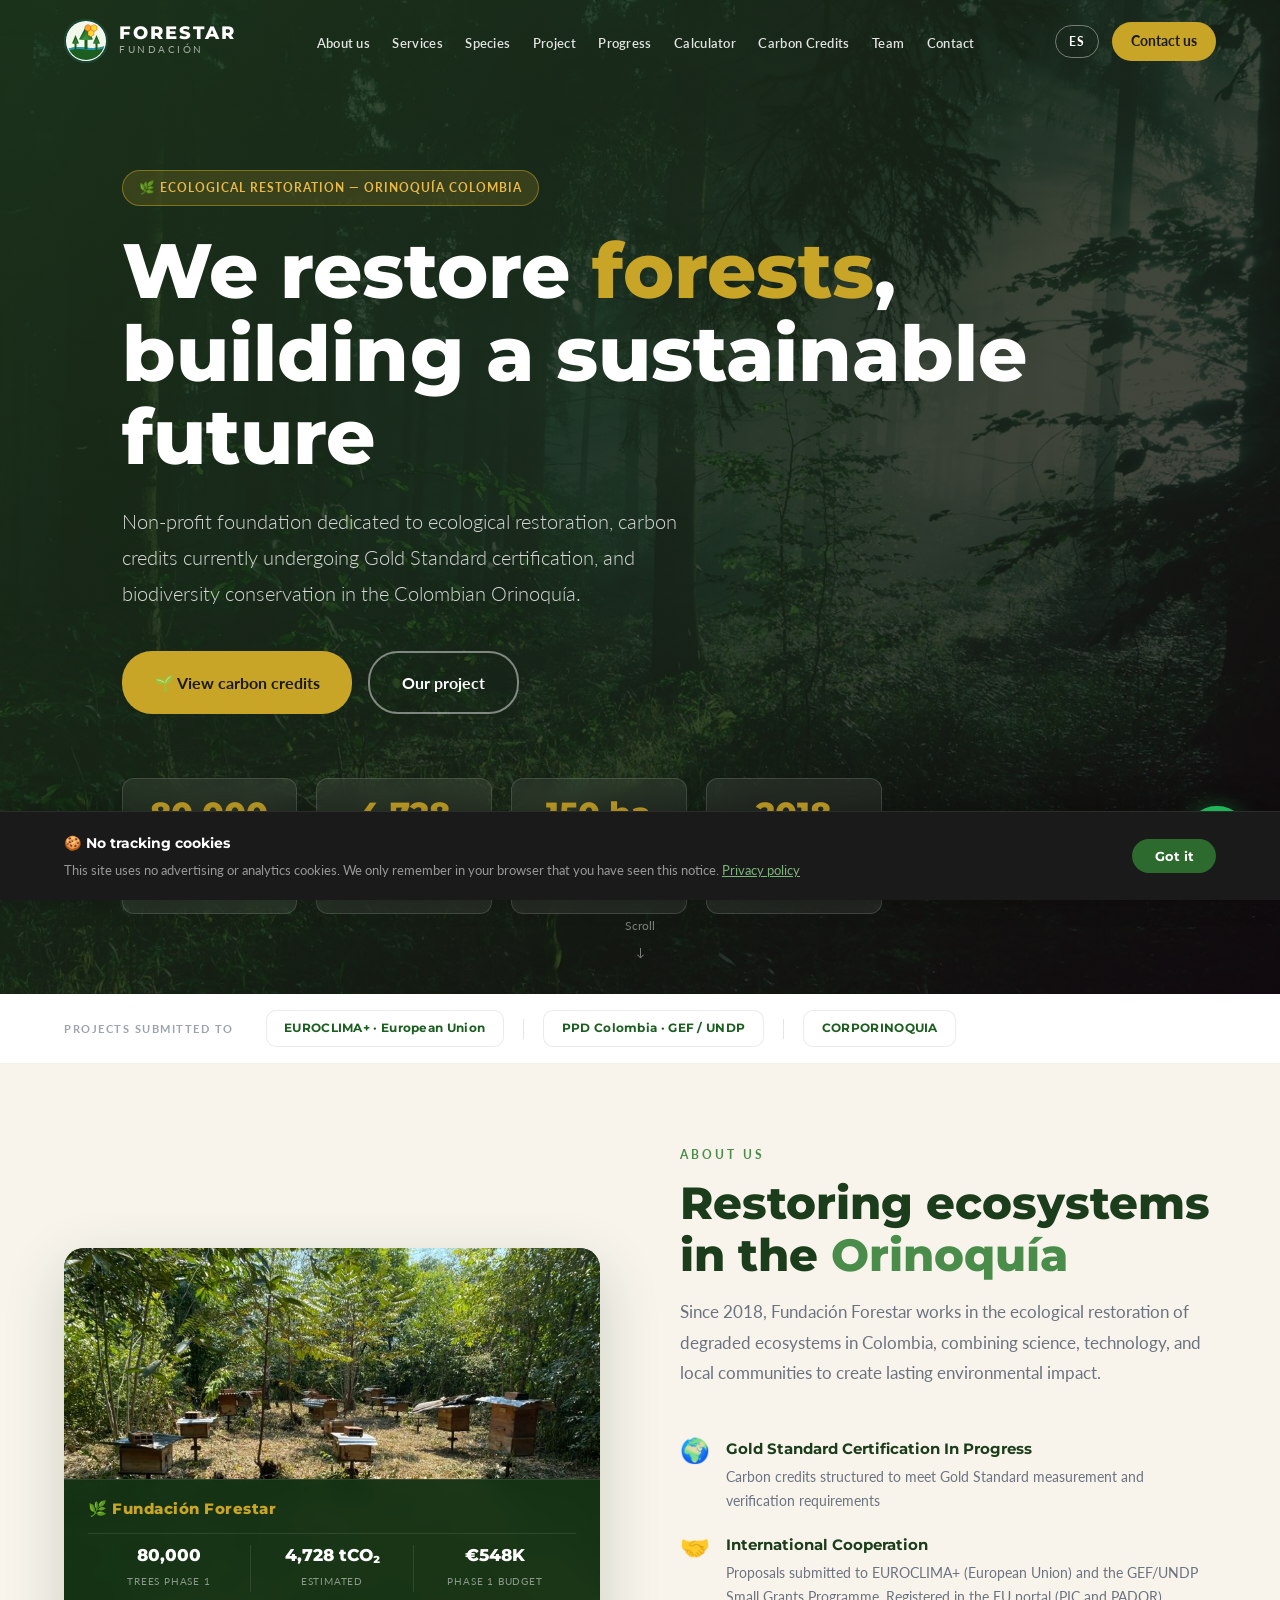
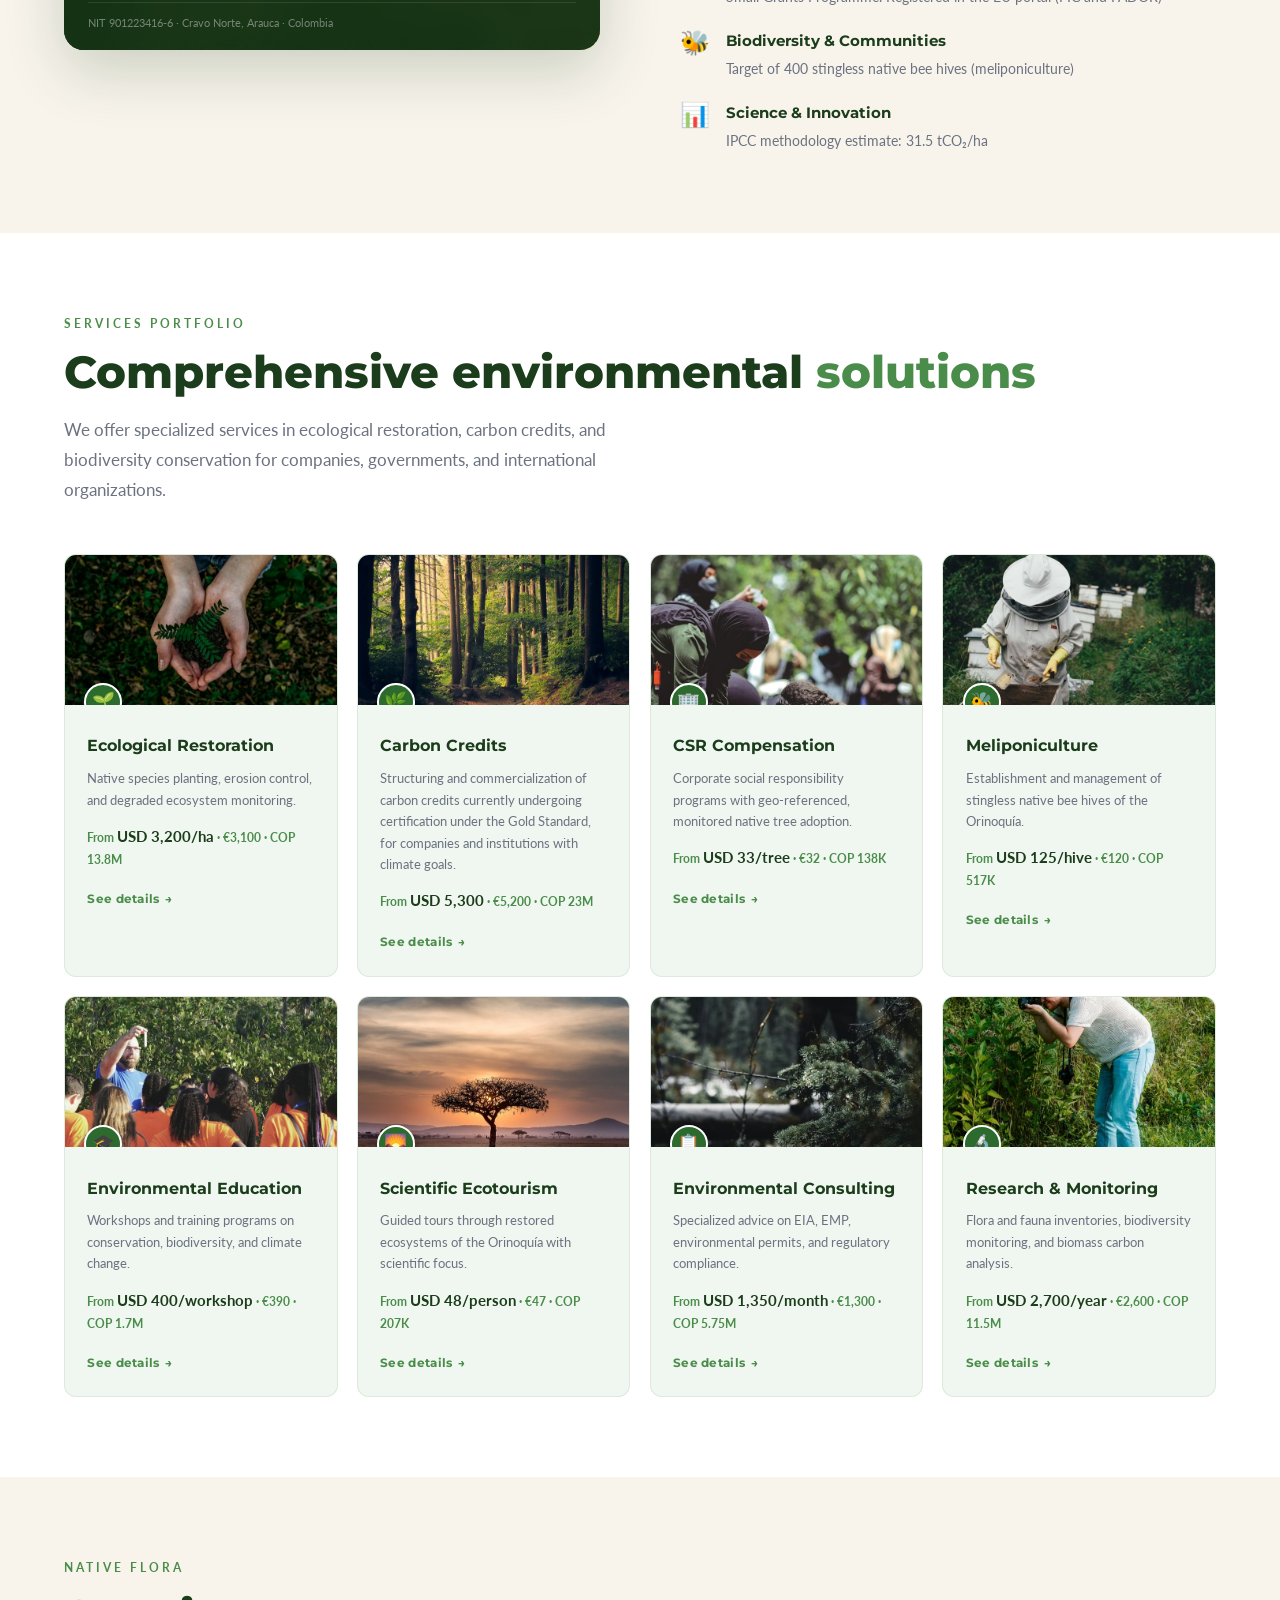
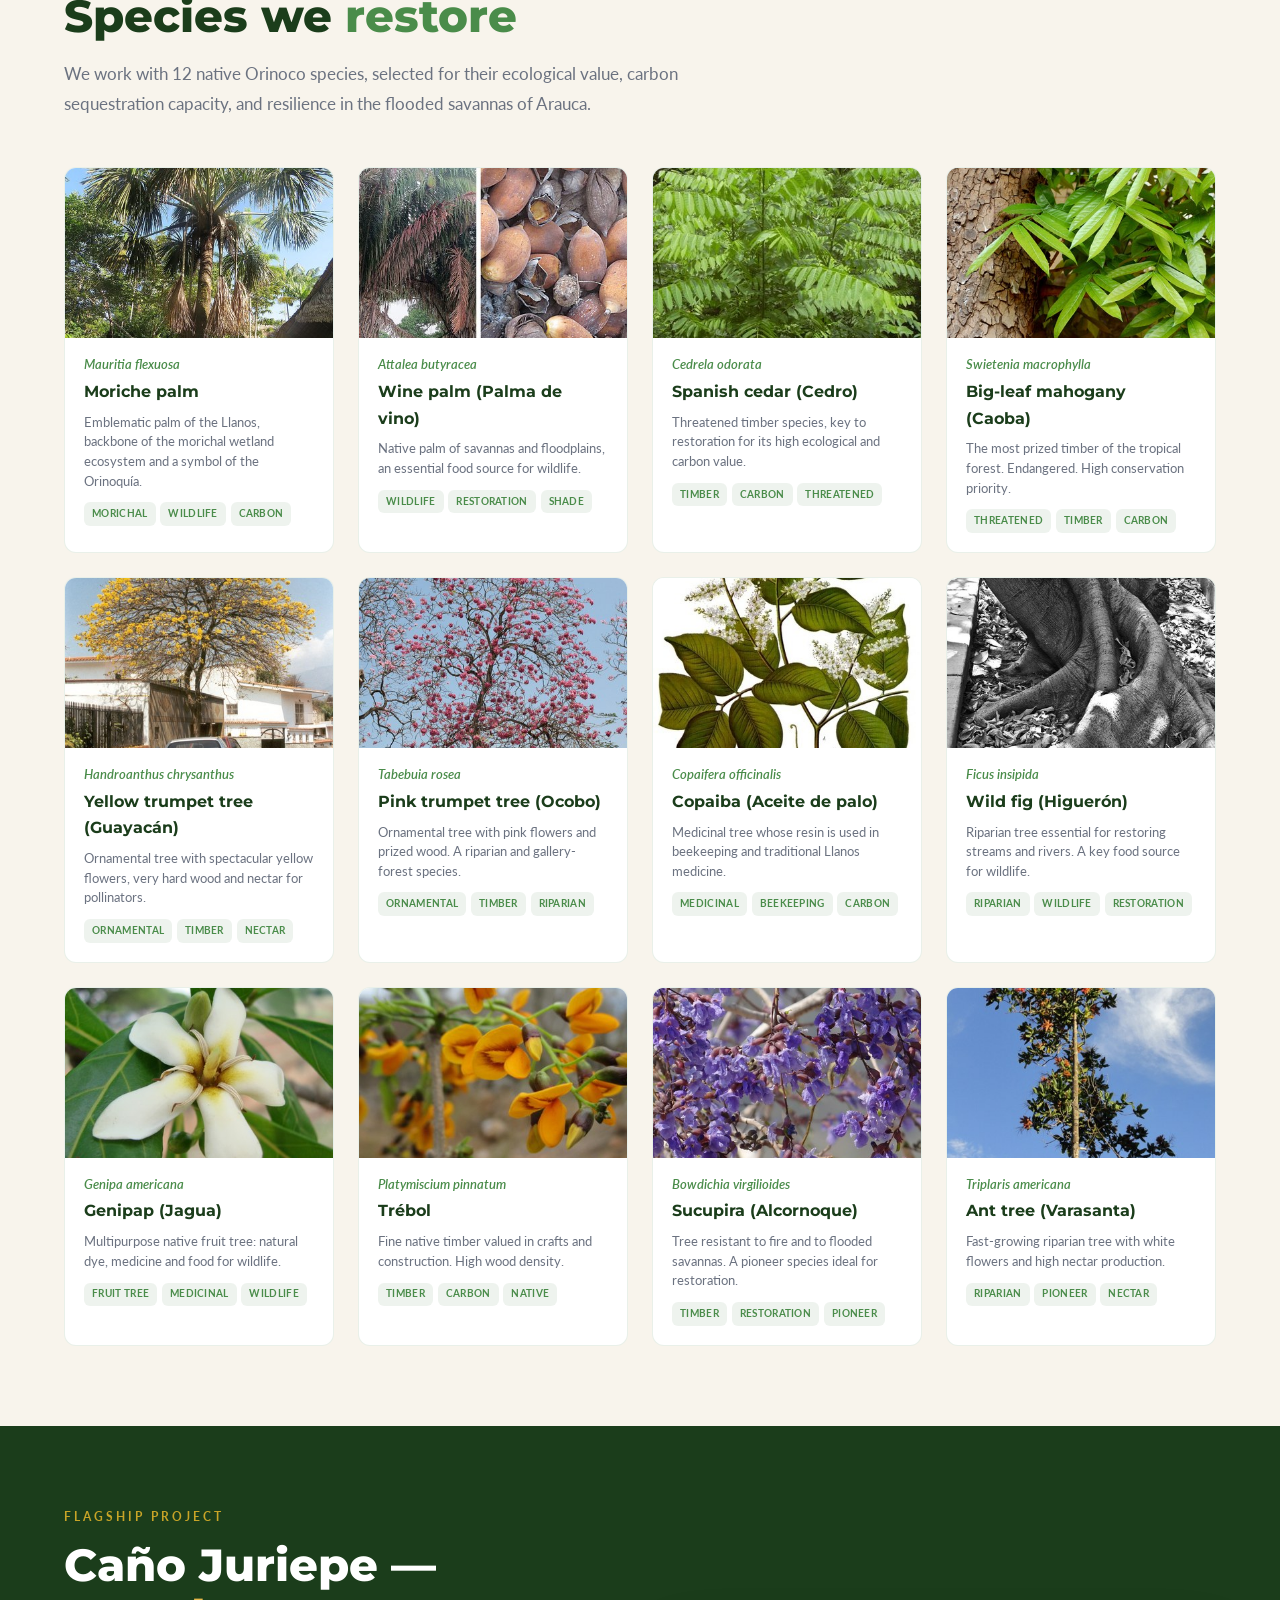
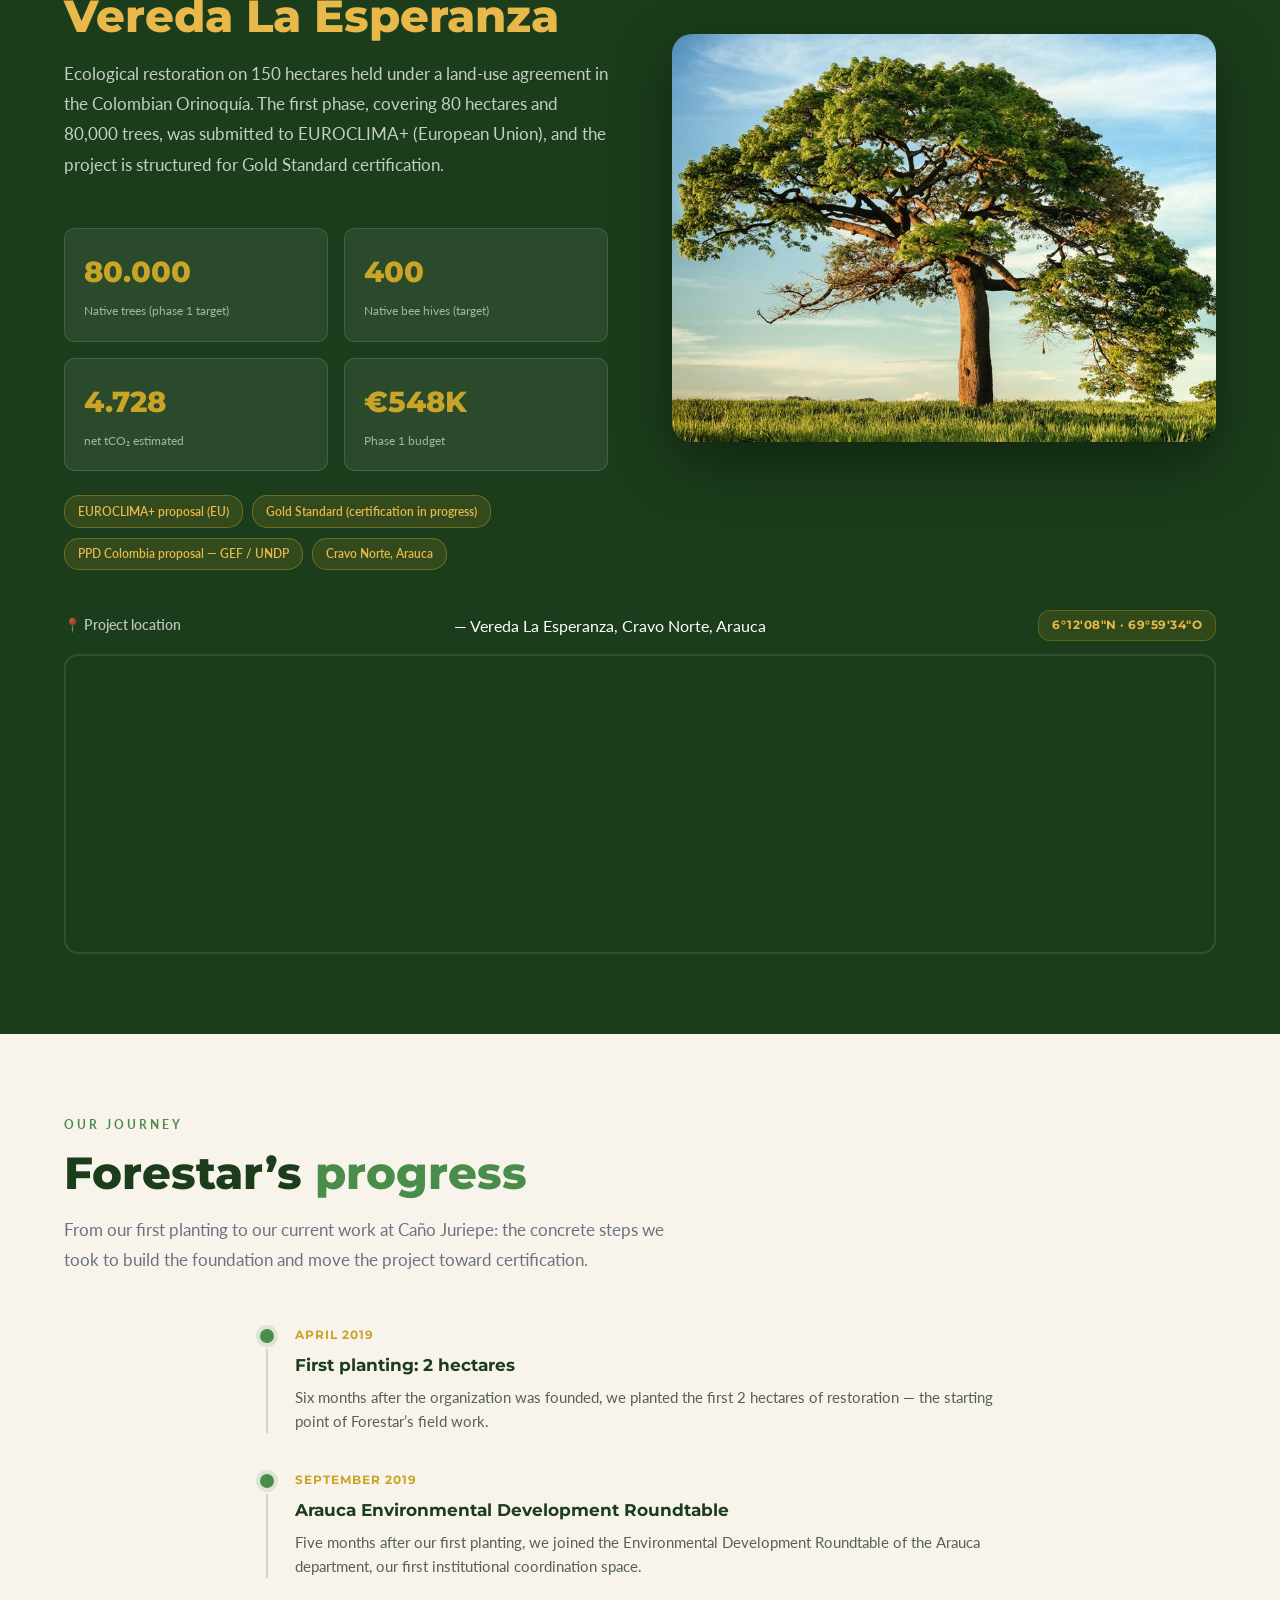
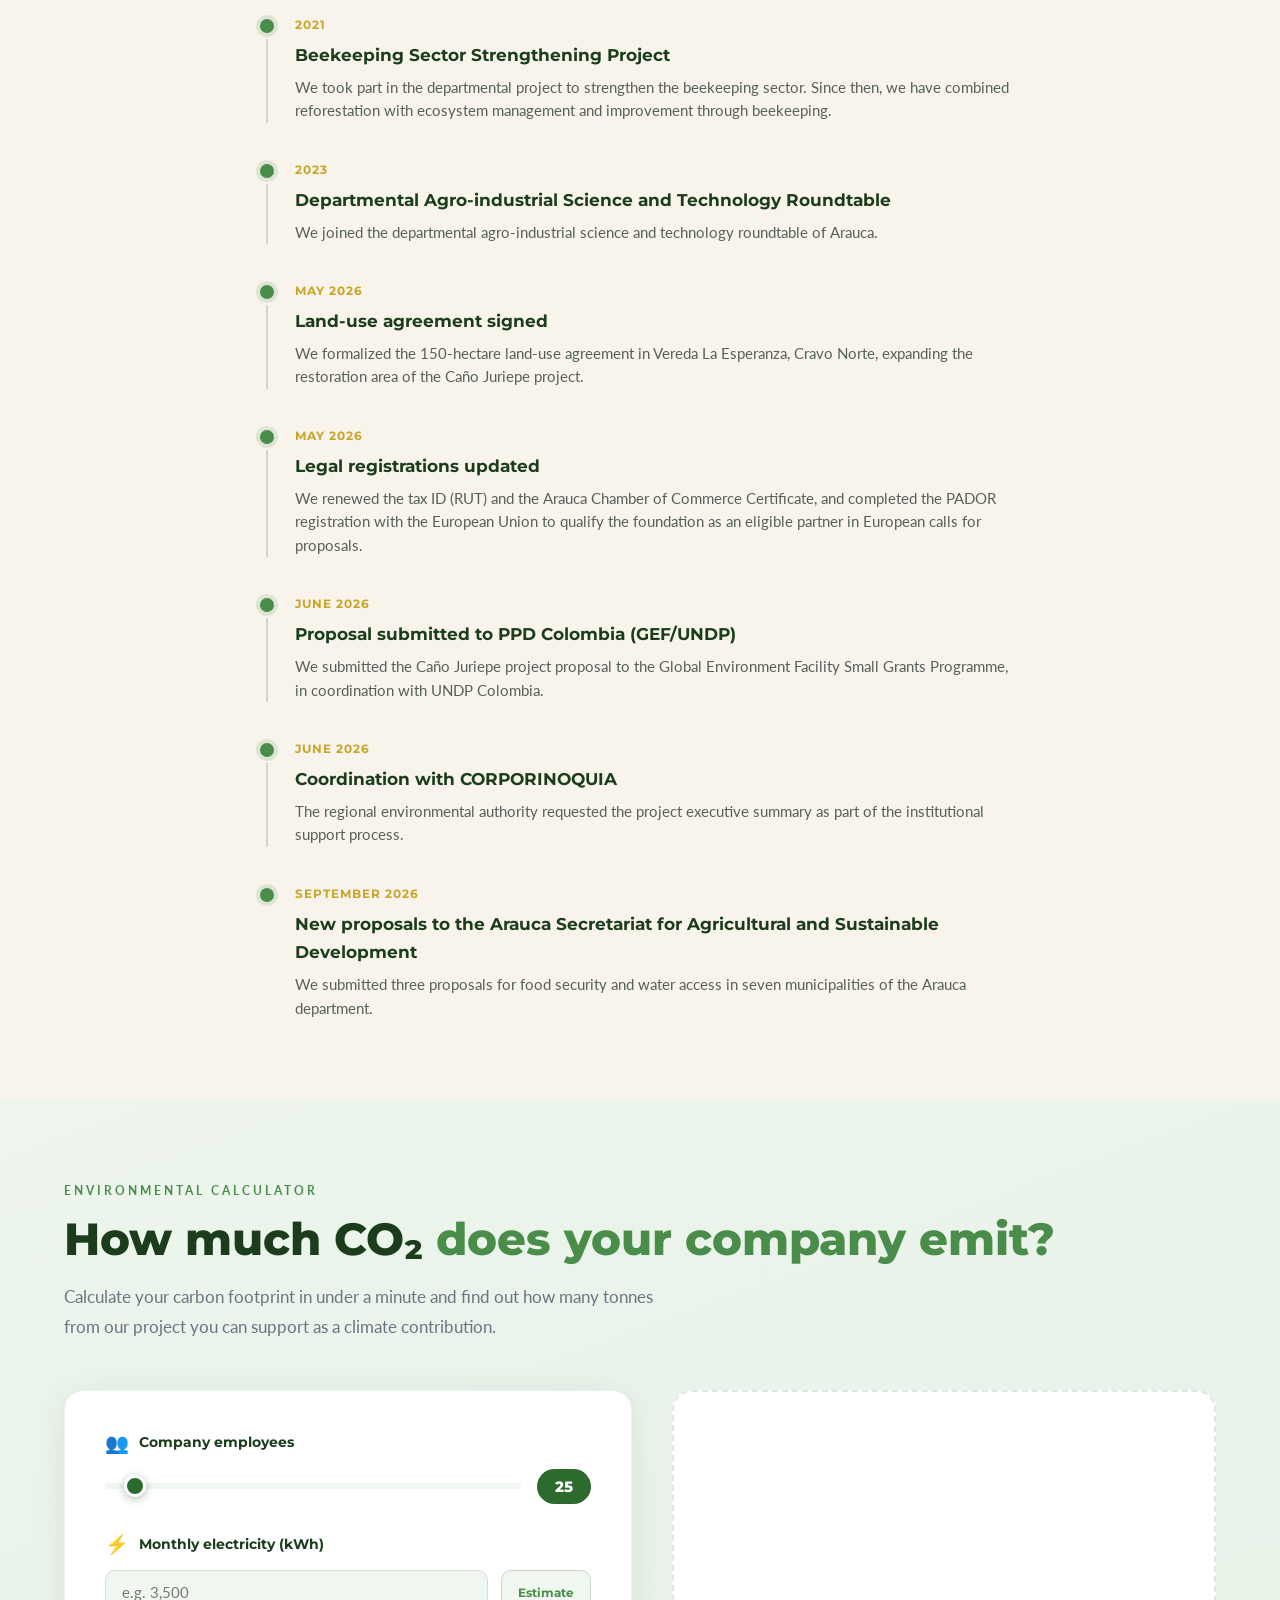
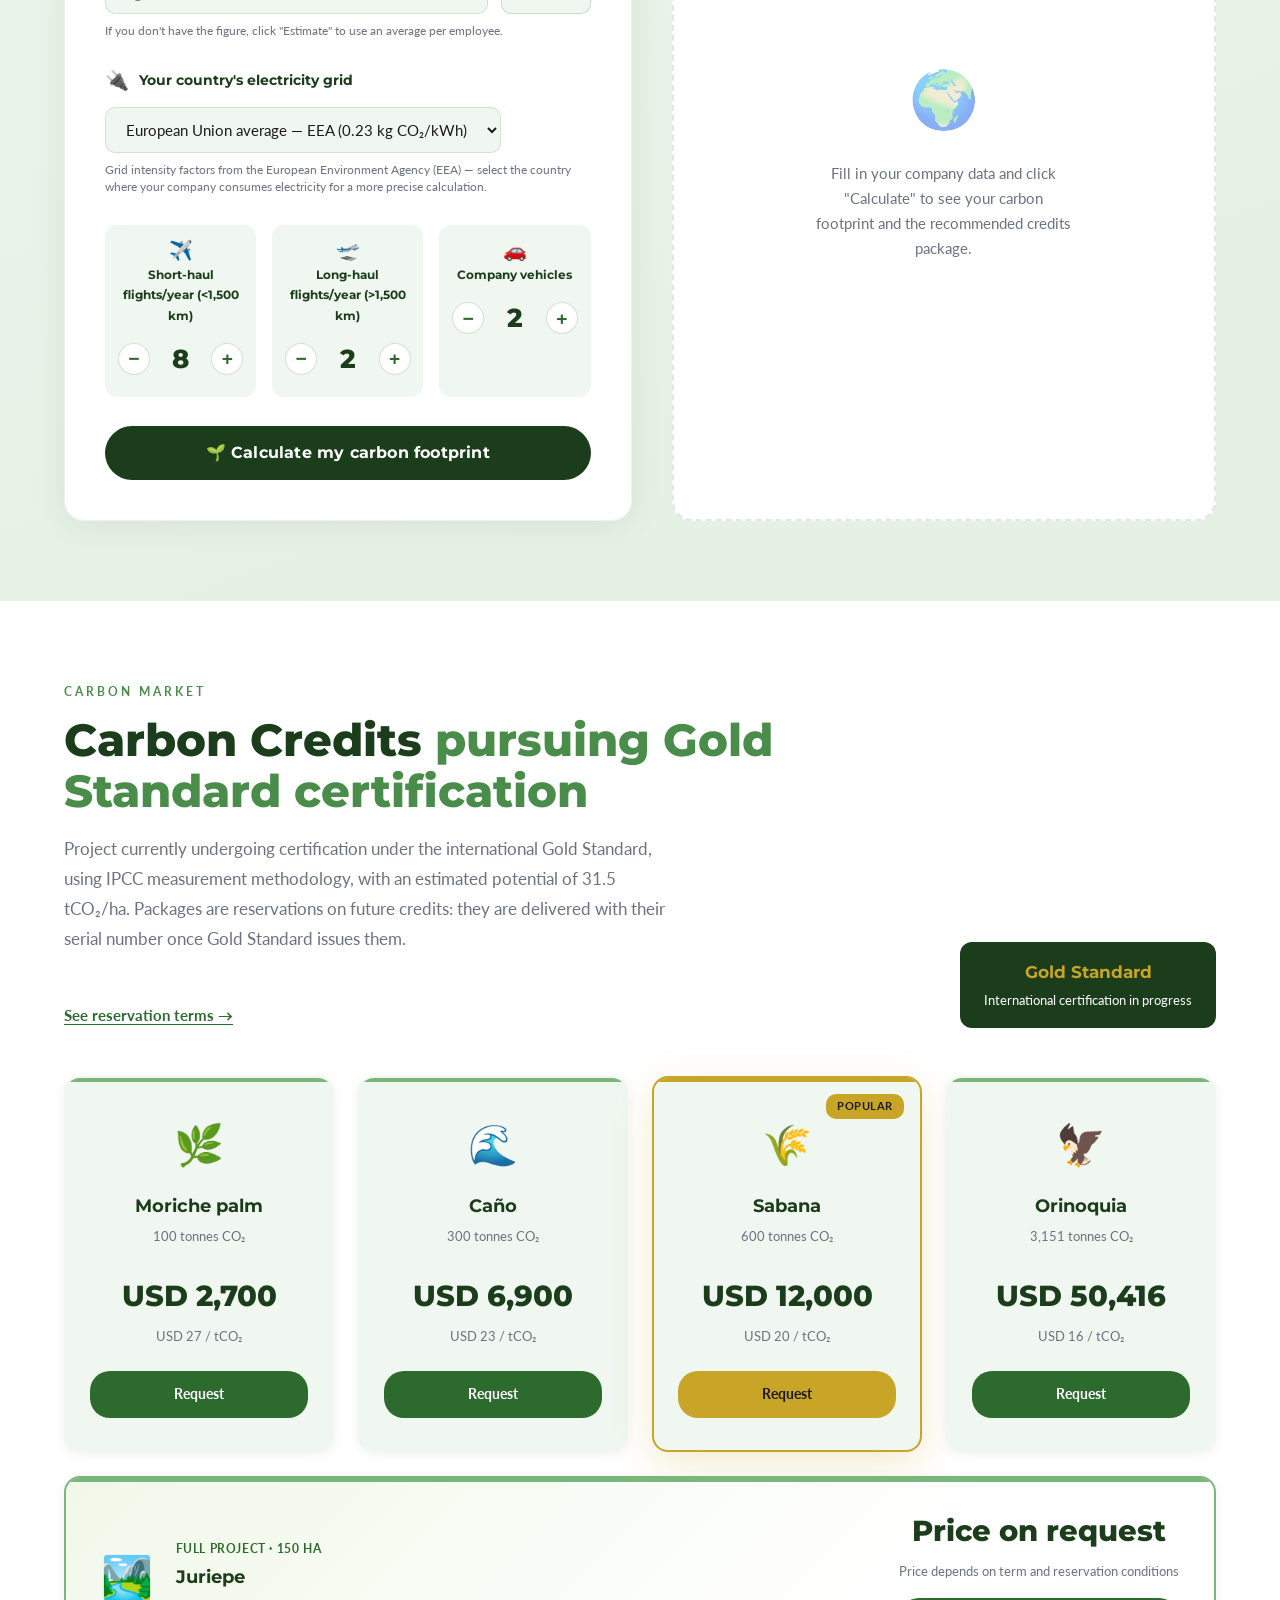
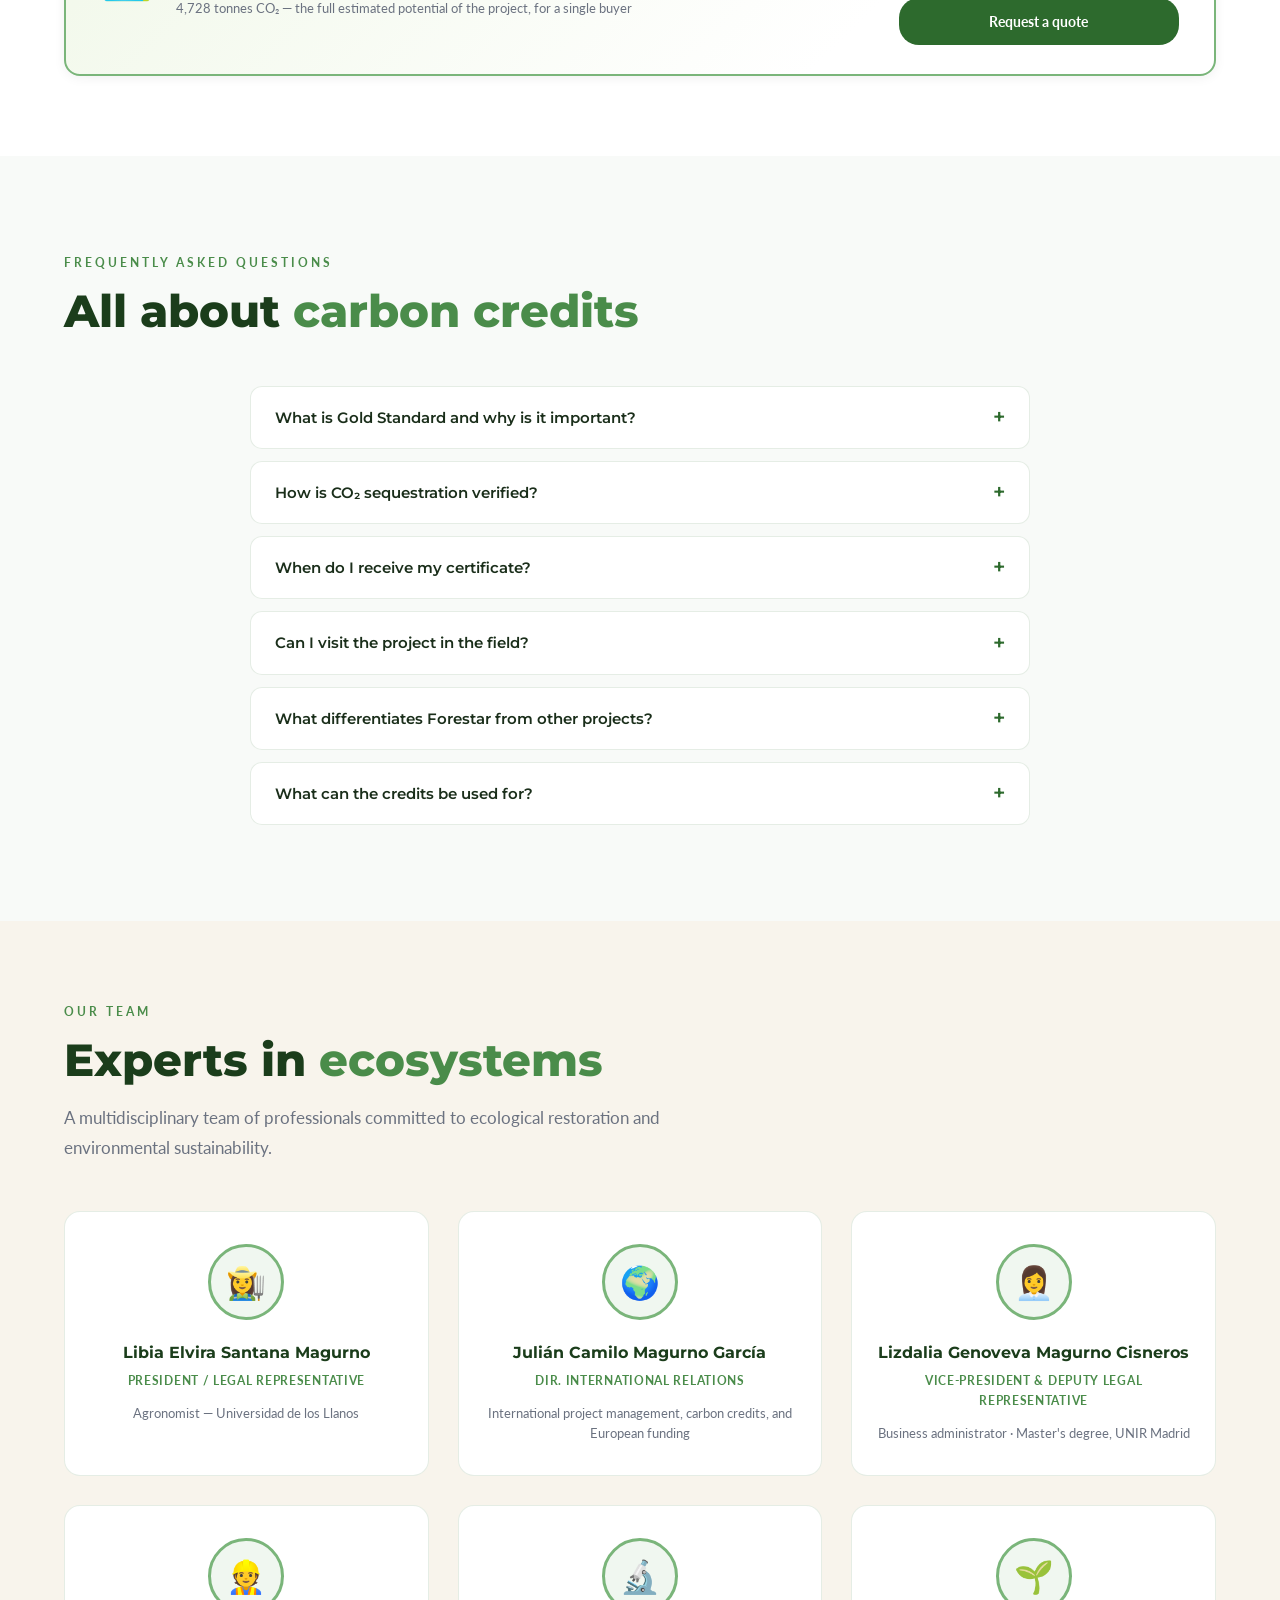
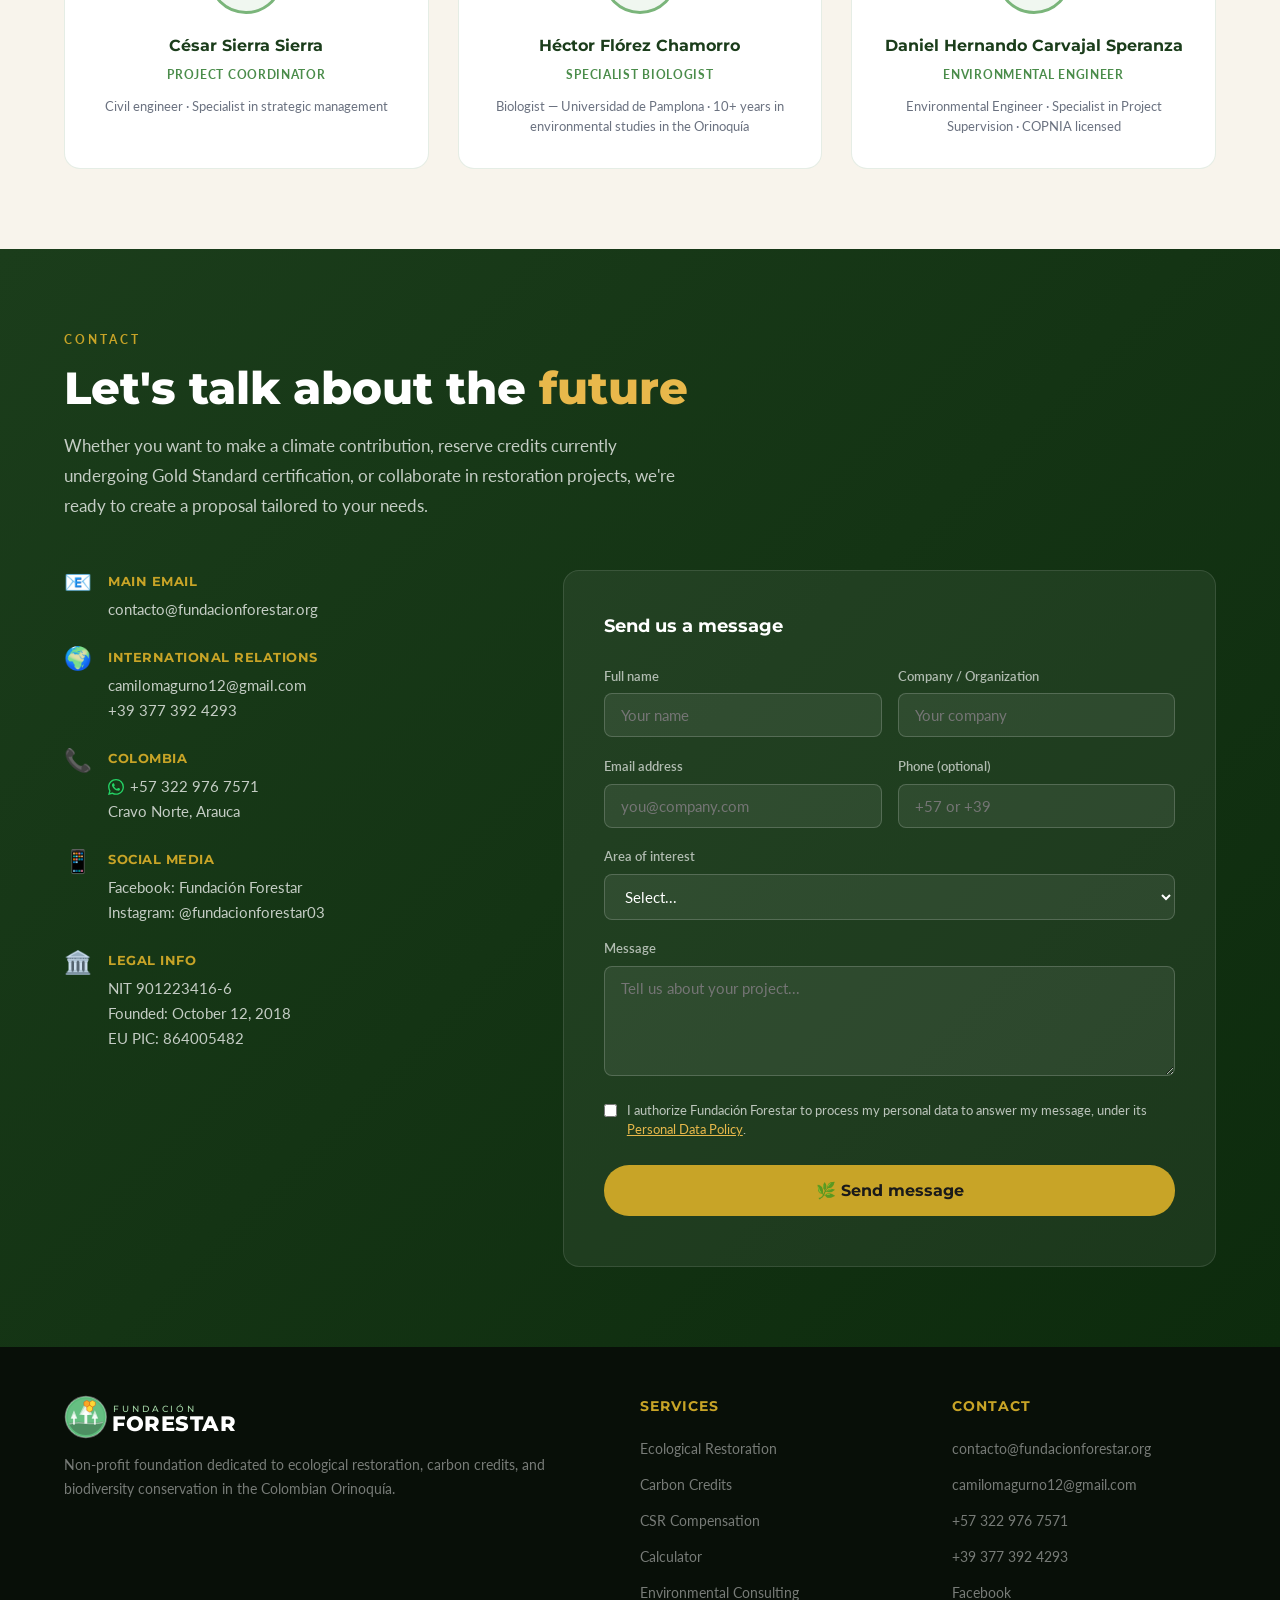
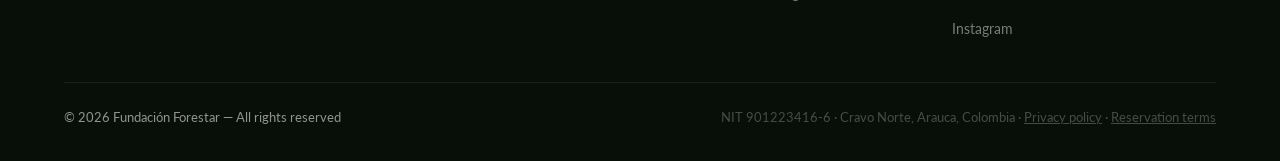
==== en/index.html @ fca59a65 "Versión en inglés indexable (/en/), condiciones de reserva, imágenes propias y asunto [BONOS] en el " ====
<!DOCTYPE html>
<html lang="en">
<head>
    <meta charset="UTF-8">
    <meta name="viewport" content="width=device-width, initial-scale=1.0">
    <title>Fundación Forestar — Ecological Restoration & Carbon Credits pursuing Gold Standard | Colombia</title>
    <meta name="description" content="Fundación Forestar: ecological restoration and carbon credits pursuing Gold Standard certification, biodiversity conservation in the Colombian Orinoquía. 150 hectares under a loan-for-use agreement for restoration and 4,728 tCO₂ estimated.">
    <meta name="keywords" content="carbon credits Colombia, ecological restoration Orinoquia, Gold Standard carbon credits, nature-based carbon removal, SBTi BVCM, biodiversity conservation Colombia">
    <meta name="robots" content="index, follow">
    <link rel="canonical" href="https://fundacionforestar.org/en/">
    <link rel="alternate" hreflang="es" href="https://fundacionforestar.org/">
    <link rel="alternate" hreflang="en" href="https://fundacionforestar.org/en/">
    <link rel="alternate" hreflang="x-default" href="https://fundacionforestar.org/">
    <!-- Open Graph -->
    <meta property="og:type" content="website">
    <meta property="og:url" content="https://fundacionforestar.org/en/">
    <meta property="og:title" content="Fundación Forestar — Ecological Restoration &amp; Carbon Credits | Colombia">
    <meta property="og:description" content="150 hectares under restoration and 4,728 tCO₂ estimated — project pursuing Gold Standard certification. Colombian Orinoquía. Climate action with real nature.">
    <meta property="og:image" content="https://fundacionforestar.org/img/og-forestar.jpg">
    <meta property="og:image:width" content="1200">
    <meta property="og:image:height" content="630">
    <meta property="og:image:alt" content="Fundación Forestar apiary in the Colombian Orinoquía">
    <meta property="og:locale" content="en_US">
    <meta property="og:locale:alternate" content="es_CO">
    <!-- Twitter Card -->
    <meta name="twitter:card" content="summary_large_image">
    <meta name="twitter:title" content="Fundación Forestar — Carbon Credits pursuing Gold Standard, Colombia">
    <meta name="twitter:description" content="150 ha under restoration · 4,728 tCO₂ estimated · Colombian Orinoquía">
    <meta name="twitter:image" content="https://fundacionforestar.org/img/og-forestar.jpg">
    <!-- Structured Data -->
    <script type="application/ld+json">
    {
      "@context": "https://schema.org",
      "@type": "NGO",
      "name": "Fundación Forestar",
      "alternateName": "Forestar Foundation",
      "url": "https://fundacionforestar.org/en/",
      "description": "Non-profit foundation dedicated to ecological restoration, carbon credits pursuing Gold Standard certification and biodiversity conservation in the Colombian Orinoquía since 2018.",
      "foundingDate": "2018-10-12",
      "taxID": "901223416-6",
      "address": {
        "@type": "PostalAddress",
        "addressLocality": "Cravo Norte",
        "addressRegion": "Arauca",
        "addressCountry": "CO"
      },
      "contactPoint": [
        {
          "@type": "ContactPoint",
          "telephone": "+57-322-976-7571",
          "contactType": "customer service",
          "email": "contacto@fundacionforestar.org",
          "areaServed": "CO"
        },
        {
          "@type": "ContactPoint",
          "telephone": "+39-377-392-4293",
          "contactType": "international relations",
          "email": "camilomagurno12@gmail.com",
          "areaServed": ["EU","IT","ES","DE","FR"]
        }
      ],
      "sameAs": ["https://www.facebook.com/148164515286642", "https://www.instagram.com/fundacionforestar03/"]
    }
    </script>
    <link rel="preconnect" href="https://fonts.googleapis.com">
    <link rel="preconnect" href="https://fonts.gstatic.com" crossorigin>
    <link href="https://fonts.googleapis.com/css2?family=Montserrat:wght@300;400;600;700;800&family=Lato:wght@300;400;700&display=swap" rel="stylesheet">
    <link rel="stylesheet" href="/css/style.css">
    <link rel="stylesheet" href="/css/extra.css">
    <link rel="icon" href="/favicon.svg" type="image/svg+xml">
</head>
<body>

<nav class="navbar" id="navbar">
    <a href="#inicio" class="navbar-brand">
    <svg xmlns="http://www.w3.org/2000/svg" viewBox="0 0 44 44" width="44" height="44" style="flex-shrink:0" aria-label="Fundación Forestar">
      <defs><clipPath id="ni"><circle cx="22" cy="22" r="19"/></clipPath></defs>
      <circle cx="22" cy="22" r="21.5" fill="#1A4731"/>
      <circle cx="22" cy="22" r="20" fill="white"/>
      <circle cx="22" cy="22" r="19" fill="#EEF7EE"/>
      <g clip-path="url(#ni)">
        <rect x="3" y="3" width="38" height="27" fill="#F1F8E9"/>
        <path d="M3,30 Q11,27 22,28.5 Q33,30 41,27 L41,44 L3,44Z" fill="#1B5E20"/>
        <path d="M3,31 Q11,28 22,29.5 Q33,31 41,28" stroke="#29B6F6" stroke-width="1.8" fill="none" opacity="0.65" stroke-linecap="round"/>
        <rect x="10.5" y="24" width="2" height="7" fill="#1B5E20"/>
        <polygon points="11.5,16 15,24.5 8,24.5" fill="#1B5E20"/>
        <polygon points="11.5,19.5 14,24.5 9,24.5" fill="#2E7D32"/>
        <rect x="20.5" y="20" width="3" height="10" fill="#1B5E20"/>
        <polygon points="22,7 29,20.5 15,20.5" fill="#1B5E20"/>
        <polygon points="22,11 28,20.5 16,20.5" fill="#2E7D32"/>
        <polygon points="22,15.5 26,20.5 18,20.5" fill="#388E3C"/>
        <polygon points="22,19.5 25,20.5 19,20.5" fill="#43A047"/>
        <rect x="31.5" y="24" width="2" height="7" fill="#1B5E20"/>
        <polygon points="32.5,16 36,24.5 29,24.5" fill="#1B5E20"/>
        <polygon points="32.5,19.5 35.5,24.5 29.5,24.5" fill="#2E7D32"/>
        <g transform="translate(24,9)">
          <polygon points="0,-3.5 3,-1.75 3,1.75 0,3.5 -3,1.75 -3,-1.75" fill="#F9A825" stroke="#E65100" stroke-width="0.5"/>
          <polygon points="6,-3.5 9,-1.75 9,1.75 6,3.5 3,1.75 3,-1.75" fill="#FDD835" stroke="#E65100" stroke-width="0.5"/>
          <polygon points="3,1.75 6,3.5 6,7 3,8.75 0,7 0,3.5" fill="#FDD835" stroke="#E65100" stroke-width="0.5"/>
        </g>
      </g>
      <circle cx="22" cy="22" r="21.5" fill="none" stroke="#1A4731" stroke-width="1.5"/>
    </svg>
    <div class="brand-text">
        <span class="brand-name">FORESTAR</span>
        <span class="brand-tagline">Fundación</span>
    </div>
</a>
    <ul class="nav-menu" id="navMenu">
        <li><a href="#nosotros" data-i18n="nav-about">About us</a></li>
        <li><a href="#servicios" data-i18n="nav-services">Services</a></li>
        <li><a href="#especies" data-i18n="nav-species">Species</a></li>
        <li><a href="#proyecto" data-i18n="nav-project">Project</a></li>
        <li><a href="#avances" data-i18n="nav-progress">Progress</a></li>
        <li><a href="#calculadora" data-i18n="nav-calc">Calculator</a></li>
        <li><a href="#carbono" data-i18n="nav-carbon">Carbon Credits</a></li>
        <li><a href="#equipo" data-i18n="nav-team">Team</a></li>
        <li><a href="#contacto" data-i18n="nav-contact">Contact</a></li>
    </ul>
    <div class="nav-actions">
        <a class="btn-lang" id="langBtn" href="/" hreflang="es" lang="es" title="Ver en español">ES</a>
        <a href="#contacto" class="btn-contact-nav" data-i18n="nav-cta">Contact us</a>
        <div class="hamburger" id="hamburger" role="button" tabindex="0" aria-label="Open menu" aria-controls="navMenu" aria-expanded="false"><span></span><span></span><span></span></div>
    </div>
</nav>

<section class="hero" id="inicio">
    <div class="hero-bg"></div>
    <div class="hero-overlay"></div>
    <div class="hero-content">
        <div class="hero-badge" data-i18n="hero-badge">🌿 Ecological Restoration — Orinoquía Colombia</div>
        <h1 class="hero-title">
            <span data-i18n="hero-title-1">We restore</span> <span class="highlight" data-i18n="hero-title-2">forests</span>,<br>
            <span data-i18n="hero-title-3">building a sustainable future</span>
        </h1>
        <p class="hero-subtitle" data-i18n="hero-subtitle">Non-profit foundation dedicated to ecological restoration, carbon credits currently undergoing Gold Standard certification, and biodiversity conservation in the Colombian Orinoquía.</p>
        <div class="hero-actions">
            <a href="#carbono" class="btn-primary" data-i18n="hero-btn1">🌱 View carbon credits</a>
            <a href="#proyecto" class="btn-secondary" data-i18n="hero-btn2">Our project</a>
        </div>
        <div class="hero-stats">
            <div class="stat-card"><div class="stat-number" data-i18n="stat1-num">80,000</div><div class="stat-label" data-i18n="stat1-label">Native trees (phase 1)</div></div>
            <div class="stat-card"><div class="stat-number" data-i18n="stat2-num">4,728</div><div class="stat-label" data-i18n="stat2-label">tCO₂ estimated</div></div>
            <div class="stat-card"><div class="stat-number" data-i18n="stat3-num">150 ha</div><div class="stat-label" data-i18n="stat3-label">Under land-use agreement for restoration</div></div>
            <div class="stat-card"><div class="stat-number" data-i18n="stat4-num">2018</div><div class="stat-label" data-i18n="stat4-label">Founded</div></div>
        </div>
    </div>
    <div class="scroll-indicator"><span>Scroll</span><span>↓</span></div>
</section>

<!-- FRANJA DE GESTIONES INSTITUCIONALES (sin logos: no hay aval formal) -->
<div class="partners-strip">
    <div class="partners-inner">
        <span class="partners-lbl" data-i18n="partners-lbl">Projects submitted to</span>
        <div class="partners-logos">
            <div class="partner-logo"><span class="partner-logo-txt">EUROCLIMA+ · European Union</span></div>
            <div class="partner-divider"></div>
            <div class="partner-logo"><span class="partner-logo-txt">PPD Colombia · GEF / UNDP</span></div>
            <div class="partner-divider"></div>
            <div class="partner-logo"><span class="partner-logo-txt">CORPORINOQUIA</span></div>
        </div>
    </div>
</div>

<section class="about-section" id="nosotros">
    <div class="section-inner">
        <div class="about-grid">
            <div class="about-image fade-in">
                <img src="/img/apiario-forestar.jpg" alt="Fundación Forestar apiary in the Colombian Orinoquía" width="800" height="600" loading="lazy">
                <div class="about-image-badge">
                    <div class="badge-org">🌿 Fundación Forestar</div>
                    <div class="badge-stats">
                        <div class="badge-stat"><strong data-i18n="bstat1-num">80,000</strong><span data-i18n="bstat1-label">Trees phase 1</span></div>
                        <div class="badge-stat"><strong data-i18n="bstat2-num">4,728 tCO₂</strong><span data-i18n="bstat2-label">Estimated</span></div>
                        <div class="badge-stat"><strong data-i18n="bstat3-num">€548K</strong><span data-i18n="bstat3-label">Phase 1 budget</span></div>
                    </div>
                    <div class="badge-nit">NIT 901223416-6 · Cravo Norte, Arauca · Colombia</div>
                </div>
            </div>
            <div class="fade-in">
                <div class="section-label" data-i18n="about-label">About us</div>
                <h2 class="section-title"><span data-i18n="about-title-1">Restoring ecosystems in the</span> <span class="section-title-accent" data-i18n="about-title-2">Orinoquía</span></h2>
                <p class="section-desc" data-i18n="about-desc">Since 2018, Fundación Forestar works in the ecological restoration of degraded ecosystems in Colombia, combining science, technology, and local communities to create lasting environmental impact.</p>
                <div class="about-features">
                    <div class="about-feature"><span class="feature-icon">🌍</span><div class="feature-text"><h4 data-i18n="feat1-title">Gold Standard Certification In Progress</h4><p data-i18n="feat1-desc">Carbon credits structured to meet Gold Standard measurement and verification requirements</p></div></div>
                    <div class="about-feature"><span class="feature-icon">🤝</span><div class="feature-text"><h4 data-i18n="feat2-title">International Cooperation</h4><p data-i18n="feat2-desc">Proposals submitted to EUROCLIMA+ (European Union) and the GEF/UNDP Small Grants Programme. Registered in the EU portal (PIC and PADOR)</p></div></div>
                    <div class="about-feature"><span class="feature-icon">🐝</span><div class="feature-text"><h4 data-i18n="feat3-title">Biodiversity &amp; Communities</h4><p data-i18n="feat3-desc">Target of 400 stingless native bee hives (meliponiculture)</p></div></div>
                    <div class="about-feature"><span class="feature-icon">📊</span><div class="feature-text"><h4 data-i18n="feat4-title">Science &amp; Innovation</h4><p data-i18n="feat4-desc">IPCC methodology estimate: 31.5 tCO₂/ha</p></div></div>
                </div>
            </div>
        </div>
    </div>
</section>

<section class="services-section" id="servicios">
    <div class="section-inner">
        <div class="section-label" data-i18n="services-label">Services Portfolio</div>
        <h2 class="section-title"><span data-i18n="services-title-1">Comprehensive environmental</span> <span class="section-title-accent" data-i18n="services-title-2">solutions</span></h2>
        <p class="section-desc" data-i18n="services-desc">We offer specialized services in ecological restoration, carbon credits, and biodiversity conservation for companies, governments, and international organizations.</p>
        <div class="services-grid">
            <div class="service-card fade-in"><div class="service-img"><img src="/img/fotos/servicio-restauracion.jpg" alt="Ecological restoration"><div class="service-icon">🌱</div></div><div class="service-body"><div class="service-name" data-i18n="svc1-name">Ecological Restoration</div><p class="service-desc" data-i18n="svc1-desc">Native species planting, erosion control, and degraded ecosystem monitoring.</p><div class="service-price">From <span class="price-usd">USD 3,200/ha</span> · €3,100 · COP 13.8M</div><button class="service-more-btn">See details <span class="arr">→</span></button></div></div>
            <div class="service-card fade-in"><div class="service-img"><img src="/img/fotos/servicio-bonos.jpg" alt="Carbon credits"><div class="service-icon">🌿</div></div><div class="service-body"><div class="service-name" data-i18n="svc2-name">Carbon Credits</div><p class="service-desc" data-i18n="svc2-desc">Structuring and commercialization of carbon credits currently undergoing certification under the Gold Standard, for companies and institutions with climate goals.</p><div class="service-price">From <span class="price-usd">USD 5,300</span> · €5,200 · COP 23M</div><button class="service-more-btn">See details <span class="arr">→</span></button></div></div>
            <div class="service-card fade-in"><div class="service-img"><img src="/img/fotos/servicio-rse.jpg" alt="CSR offsetting"><div class="service-icon">🏢</div></div><div class="service-body"><div class="service-name" data-i18n="svc3-name">CSR Compensation</div><p class="service-desc" data-i18n="svc3-desc">Corporate social responsibility programs with geo-referenced, monitored native tree adoption.</p><div class="service-price">From <span class="price-usd">USD 33/tree</span> · €32 · COP 138K</div><button class="service-more-btn">See details <span class="arr">→</span></button></div></div>
            <div class="service-card fade-in"><div class="service-img"><img src="/img/fotos/servicio-meliponicultura.jpg" alt="Meliponiculture"><div class="service-icon">🐝</div></div><div class="service-body"><div class="service-name" data-i18n="svc4-name">Meliponiculture</div><p class="service-desc" data-i18n="svc4-desc">Establishment and management of stingless native bee hives of the Orinoquía.</p><div class="service-price">From <span class="price-usd">USD 125/hive</span> · €120 · COP 517K</div><button class="service-more-btn">See details <span class="arr">→</span></button></div></div>
            <div class="service-card fade-in"><div class="service-img"><img src="/img/fotos/servicio-educacion.jpg" alt="Environmental education"><div class="service-icon">🎓</div></div><div class="service-body"><div class="service-name" data-i18n="svc5-name">Environmental Education</div><p class="service-desc" data-i18n="svc5-desc">Workshops and training programs on conservation, biodiversity, and climate change.</p><div class="service-price">From <span class="price-usd">USD 400/workshop</span> · €390 · COP 1.7M</div><button class="service-more-btn">See details <span class="arr">→</span></button></div></div>
            <div class="service-card fade-in"><div class="service-img"><img src="/img/fotos/servicio-ecoturismo.jpg" alt="Scientific ecotourism"><div class="service-icon">🌄</div></div><div class="service-body"><div class="service-name" data-i18n="svc6-name">Scientific Ecotourism</div><p class="service-desc" data-i18n="svc6-desc">Guided tours through restored ecosystems of the Orinoquía with scientific focus.</p><div class="service-price">From <span class="price-usd">USD 48/person</span> · €47 · COP 207K</div><button class="service-more-btn">See details <span class="arr">→</span></button></div></div>
            <div class="service-card fade-in"><div class="service-img"><img src="/img/fotos/servicio-consultoria.jpg" alt="Environmental consulting"><div class="service-icon">📋</div></div><div class="service-body"><div class="service-name" data-i18n="svc7-name">Environmental Consulting</div><p class="service-desc" data-i18n="svc7-desc">Specialized advice on EIA, EMP, environmental permits, and regulatory compliance.</p><div class="service-price">From <span class="price-usd">USD 1,350/month</span> · €1,300 · COP 5.75M</div><button class="service-more-btn">See details <span class="arr">→</span></button></div></div>
            <div class="service-card fade-in"><div class="service-img"><img src="/img/fotos/servicio-investigacion.jpg" alt="Research and monitoring"><div class="service-icon">🔬</div></div><div class="service-body"><div class="service-name" data-i18n="svc8-name">Research &amp; Monitoring</div><p class="service-desc" data-i18n="svc8-desc">Flora and fauna inventories, biodiversity monitoring, and biomass carbon analysis.</p><div class="service-price">From <span class="price-usd">USD 2,700/year</span> · €2,600 · COP 11.5M</div><button class="service-more-btn">See details <span class="arr">→</span></button></div></div>
        </div>
    </div>
</section>

<section class="especies-section" id="especies">
    <div class="section-inner">
        <div class="section-label" data-i18n="especies-label">Native Flora</div>
        <h2 class="section-title"><span data-i18n="especies-title-1">Species we</span> <span class="section-title-accent" data-i18n="especies-title-2">restore</span></h2>
        <p class="section-desc" data-i18n="especies-desc">We work with 12 native Orinoco species, selected for their ecological value, carbon sequestration capacity, and resilience in the flooded savannas of Arauca.</p>
        <div class="especies-grid">
            <div class="especie-card fade-in"><div class="especie-img"><img src="/img/especies/Mauritia_flexuosa.jpg" alt="Mauritia flexuosa — Moriche" loading="lazy"></div><div class="especie-info"><div class="especie-cientifico">Mauritia flexuosa</div><div class="especie-comun">Moriche palm</div><p class="especie-desc">Emblematic palm of the Llanos, backbone of the morichal wetland ecosystem and a symbol of the Orinoquía.</p><div class="especie-tags"><span class="etag">Morichal</span><span class="etag">Wildlife</span><span class="etag">Carbon</span></div></div></div>
            <div class="especie-card fade-in"><div class="especie-img"><img src="/img/especies/Attalea_butyracea.jpg" alt="Attalea butyracea — Palma de vino" loading="lazy"></div><div class="especie-info"><div class="especie-cientifico">Attalea butyracea</div><div class="especie-comun">Wine palm (Palma de vino)</div><p class="especie-desc">Native palm of savannas and floodplains, an essential food source for wildlife.</p><div class="especie-tags"><span class="etag">Wildlife</span><span class="etag">Restoration</span><span class="etag">Shade</span></div></div></div>
            <div class="especie-card fade-in"><div class="especie-img"><img src="/img/especies/Cedrela_odorata.jpg" alt="Cedrela odorata — Cedro rosado" loading="lazy"></div><div class="especie-info"><div class="especie-cientifico">Cedrela odorata</div><div class="especie-comun">Spanish cedar (Cedro)</div><p class="especie-desc">Threatened timber species, key to restoration for its high ecological and carbon value.</p><div class="especie-tags"><span class="etag">Timber</span><span class="etag">Carbon</span><span class="etag">Threatened</span></div></div></div>
            <div class="especie-card fade-in"><div class="especie-img"><img src="/img/especies/Swietenia_macrophylla.jpg" alt="Swietenia macrophylla — Caoba" loading="lazy"></div><div class="especie-info"><div class="especie-cientifico">Swietenia macrophylla</div><div class="especie-comun">Big-leaf mahogany (Caoba)</div><p class="especie-desc">The most prized timber of the tropical forest. Endangered. High conservation priority.</p><div class="especie-tags"><span class="etag">Threatened</span><span class="etag">Timber</span><span class="etag">Carbon</span></div></div></div>
            <div class="especie-card fade-in"><div class="especie-img"><img src="/img/especies/Handroanthus_chrysanthus.jpg" alt="Handroanthus chrysanthus — Guayacán amarillo" loading="lazy"></div><div class="especie-info"><div class="especie-cientifico">Handroanthus chrysanthus</div><div class="especie-comun">Yellow trumpet tree (Guayacán)</div><p class="especie-desc">Ornamental tree with spectacular yellow flowers, very hard wood and nectar for pollinators.</p><div class="especie-tags"><span class="etag">Ornamental</span><span class="etag">Timber</span><span class="etag">Nectar</span></div></div></div>
            <div class="especie-card fade-in"><div class="especie-img"><img src="/img/especies/Tabebuia_rosea.jpg" alt="Tabebuia rosea — Ocobo" loading="lazy"></div><div class="especie-info"><div class="especie-cientifico">Tabebuia rosea</div><div class="especie-comun">Pink trumpet tree (Ocobo)</div><p class="especie-desc">Ornamental tree with pink flowers and prized wood. A riparian and gallery-forest species.</p><div class="especie-tags"><span class="etag">Ornamental</span><span class="etag">Timber</span><span class="etag">Riparian</span></div></div></div>
            <div class="especie-card fade-in"><div class="especie-img"><img src="/img/especies/Copaifera_officinalis.jpg" alt="Copaifera officinalis — Copaíba" loading="lazy"></div><div class="especie-info"><div class="especie-cientifico">Copaifera officinalis</div><div class="especie-comun">Copaiba (Aceite de palo)</div><p class="especie-desc">Medicinal tree whose resin is used in beekeeping and traditional Llanos medicine.</p><div class="especie-tags"><span class="etag">Medicinal</span><span class="etag">Beekeeping</span><span class="etag">Carbon</span></div></div></div>
            <div class="especie-card fade-in"><div class="especie-img"><img src="/img/especies/Ficus_insipida.jpg" alt="Ficus insipida — Higuerón" loading="lazy"></div><div class="especie-info"><div class="especie-cientifico">Ficus insipida</div><div class="especie-comun">Wild fig (Higuerón)</div><p class="especie-desc">Riparian tree essential for restoring streams and rivers. A key food source for wildlife.</p><div class="especie-tags"><span class="etag">Riparian</span><span class="etag">Wildlife</span><span class="etag">Restoration</span></div></div></div>
            <div class="especie-card fade-in"><div class="especie-img"><img src="/img/especies/Genipa_americana.jpg" alt="Genipa americana — Jagua" loading="lazy"></div><div class="especie-info"><div class="especie-cientifico">Genipa americana</div><div class="especie-comun">Genipap (Jagua)</div><p class="especie-desc">Multipurpose native fruit tree: natural dye, medicine and food for wildlife.</p><div class="especie-tags"><span class="etag">Fruit tree</span><span class="etag">Medicinal</span><span class="etag">Wildlife</span></div></div></div>
            <div class="especie-card fade-in"><div class="especie-img"><img src="/img/especies/Platymiscium_pinnatum.jpg" alt="Platymiscium pinnatum — Trébol" loading="lazy"></div><div class="especie-info"><div class="especie-cientifico">Platymiscium pinnatum</div><div class="especie-comun">Trébol</div><p class="especie-desc">Fine native timber valued in crafts and construction. High wood density.</p><div class="especie-tags"><span class="etag">Timber</span><span class="etag">Carbon</span><span class="etag">Native</span></div></div></div>
            <div class="especie-card fade-in"><div class="especie-img"><img src="/img/especies/Bowdichia_virgilioides.jpg" alt="Bowdichia virgilioides — Alcornoque" loading="lazy"></div><div class="especie-info"><div class="especie-cientifico">Bowdichia virgilioides</div><div class="especie-comun">Sucupira (Alcornoque)</div><p class="especie-desc">Tree resistant to fire and to flooded savannas. A pioneer species ideal for restoration.</p><div class="especie-tags"><span class="etag">Timber</span><span class="etag">Restoration</span><span class="etag">Pioneer</span></div></div></div>
            <div class="especie-card fade-in"><div class="especie-img"><img src="/img/especies/Triplaris_americana.jpg" alt="Triplaris americana — Varasanta" loading="lazy"></div><div class="especie-info"><div class="especie-cientifico">Triplaris americana</div><div class="especie-comun">Ant tree (Varasanta)</div><p class="especie-desc">Fast-growing riparian tree with white flowers and high nectar production.</p><div class="especie-tags"><span class="etag">Riparian</span><span class="etag">Pioneer</span><span class="etag">Nectar</span></div></div></div>
        </div>
    </div>
</section>

<section class="project-section" id="proyecto">
    <div class="section-inner">
        <div class="project-grid">
            <div class="fade-in">
                <div class="section-label" data-i18n="project-label">Flagship Project</div>
                <h2 class="section-title" style="color:#fff"><span data-i18n="project-title-1">Caño Juriepe —</span> <span style="color:#e8b84b" data-i18n="project-title-2">Vereda La Esperanza</span></h2>
                <p class="section-desc" style="color:rgba(255,255,255,0.75)" data-i18n="project-desc">Ecological restoration on 150 hectares held under a land-use agreement in the Colombian Orinoquía. The first phase, covering 80 hectares and 80,000 trees, was submitted to EUROCLIMA+ (European Union), and the project is structured for Gold Standard certification.</p>
                <div class="project-stats">
                    <div class="project-stat"><div class="project-stat-num">80.000</div><div class="project-stat-label" data-i18n="pstat1">Native trees (phase 1 target)</div></div>
                    <div class="project-stat"><div class="project-stat-num">400</div><div class="project-stat-label" data-i18n="pstat2">Native bee hives (target)</div></div>
                    <div class="project-stat"><div class="project-stat-num">4.728</div><div class="project-stat-label" data-i18n="pstat3">net tCO₂ estimated</div></div>
                    <div class="project-stat"><div class="project-stat-num">€548K</div><div class="project-stat-label" data-i18n="pstat4">Phase 1 budget</div></div>
                </div>
                <div class="project-tags">
                    <span class="project-tag">EUROCLIMA+ proposal (EU)</span><span class="project-tag">Gold Standard (certification in progress)</span><span class="project-tag">PPD Colombia proposal — GEF / UNDP</span><span class="project-tag">Cravo Norte, Arauca</span>
                </div>
            </div>
            <div class="project-image fade-in">
                <img src="/img/fotos/proyecto-juriepe.jpg" alt="Caño Juriepe project" loading="lazy">
            </div>
        </div>
        <!-- MAPA DEL PROYECTO -->
        <div class="project-map fade-in">
            <div class="project-map-header">
                <span data-i18n="map-title">📍 Project location</span> — Vereda La Esperanza, Cravo Norte, Arauca
                <span class="project-map-coords">6°12'08"N · 69°59'34"O</span>
            </div>
            <iframe
                src="https://www.openstreetmap.org/export/embed.html?bbox=-70.03%2C6.17%2C-69.96%2C6.23&layer=mapnik&marker=6.20226%2C-69.99299"
                title="Proyecto Caño Juriepe — Cravo Norte, Arauca, Colombia"
                allowfullscreen
                loading="lazy">
            </iframe>
        </div>
    </div>
</section>

<section class="progress-section" id="avances">
    <div class="section-inner">
        <div class="section-label" data-i18n="progress-label">Our Journey</div>
        <h2 class="section-title"><span data-i18n="progress-title-1">Forestar’s</span> <span class="section-title-accent" data-i18n="progress-title-2">progress</span></h2>
        <p class="section-desc" data-i18n="progress-desc">From our first planting to our current work at Caño Juriepe: the concrete steps we took to build the foundation and move the project toward certification.</p>
        <div class="timeline">
            <div class="timeline-item fade-in">
                <div class="timeline-marker"><div class="timeline-dot"></div><div class="timeline-line"></div></div>
                <div class="timeline-content">
                    <span class="timeline-date" data-i18n="proga-date">April 2019</span>
                    <h4 data-i18n="proga-title">First planting: 2 hectares</h4>
                    <p data-i18n="proga-desc">Six months after the organization was founded, we planted the first 2 hectares of restoration — the starting point of Forestar’s field work.</p>
                </div>
            </div>
            <div class="timeline-item fade-in">
                <div class="timeline-marker"><div class="timeline-dot"></div><div class="timeline-line"></div></div>
                <div class="timeline-content">
                    <span class="timeline-date" data-i18n="progb-date">September 2019</span>
                    <h4 data-i18n="progb-title">Arauca Environmental Development Roundtable</h4>
                    <p data-i18n="progb-desc">Five months after our first planting, we joined the Environmental Development Roundtable of the Arauca department, our first institutional coordination space.</p>
                </div>
            </div>
            <div class="timeline-item fade-in">
                <div class="timeline-marker"><div class="timeline-dot"></div><div class="timeline-line"></div></div>
                <div class="timeline-content">
                    <span class="timeline-date" data-i18n="progc-date">2021</span>
                    <h4 data-i18n="progc-title">Beekeeping Sector Strengthening Project</h4>
                    <p data-i18n="progc-desc">We took part in the departmental project to strengthen the beekeeping sector. Since then, we have combined reforestation with ecosystem management and improvement through beekeeping.</p>
                </div>
            </div>
            <div class="timeline-item fade-in">
                <div class="timeline-marker"><div class="timeline-dot"></div><div class="timeline-line"></div></div>
                <div class="timeline-content">
                    <span class="timeline-date" data-i18n="progd-date">2023</span>
                    <h4 data-i18n="progd-title">Departmental Agro-industrial Science and Technology Roundtable</h4>
                    <p data-i18n="progd-desc">We joined the departmental agro-industrial science and technology roundtable of Arauca.</p>
                </div>
            </div>
            <div class="timeline-item fade-in">
                <div class="timeline-marker"><div class="timeline-dot"></div><div class="timeline-line"></div></div>
                <div class="timeline-content">
                    <span class="timeline-date" data-i18n="prog1-date">May 2026</span>
                    <h4 data-i18n="prog1-title">Land-use agreement signed</h4>
                    <p data-i18n="prog1-desc">We formalized the 150-hectare land-use agreement in Vereda La Esperanza, Cravo Norte, expanding the restoration area of the Caño Juriepe project.</p>
                </div>
            </div>
            <div class="timeline-item fade-in">
                <div class="timeline-marker"><div class="timeline-dot"></div><div class="timeline-line"></div></div>
                <div class="timeline-content">
                    <span class="timeline-date" data-i18n="prog2-date">May 2026</span>
                    <h4 data-i18n="prog2-title">Legal registrations updated</h4>
                    <p data-i18n="prog2-desc">We renewed the tax ID (RUT) and the Arauca Chamber of Commerce Certificate, and completed the PADOR registration with the European Union to qualify the foundation as an eligible partner in European calls for proposals.</p>
                </div>
            </div>
            <div class="timeline-item fade-in">
                <div class="timeline-marker"><div class="timeline-dot"></div><div class="timeline-line"></div></div>
                <div class="timeline-content">
                    <span class="timeline-date" data-i18n="prog3-date">June 2026</span>
                    <h4 data-i18n="prog3-title">Proposal submitted to PPD Colombia (GEF/UNDP)</h4>
                    <p data-i18n="prog3-desc">We submitted the Caño Juriepe project proposal to the Global Environment Facility Small Grants Programme, in coordination with UNDP Colombia.</p>
                </div>
            </div>
            <div class="timeline-item fade-in">
                <div class="timeline-marker"><div class="timeline-dot"></div><div class="timeline-line"></div></div>
                <div class="timeline-content">
                    <span class="timeline-date" data-i18n="prog4-date">June 2026</span>
                    <h4 data-i18n="prog4-title">Coordination with CORPORINOQUIA</h4>
                    <p data-i18n="prog4-desc">The regional environmental authority requested the project executive summary as part of the institutional support process.</p>
                </div>
            </div>
            <div class="timeline-item fade-in">
                <div class="timeline-marker"><div class="timeline-dot"></div><div class="timeline-line"></div></div>
                <div class="timeline-content">
                    <span class="timeline-date" data-i18n="prog5-date">September 2026</span>
                    <h4 data-i18n="prog5-title">New proposals to the Arauca Secretariat for Agricultural and Sustainable Development</h4>
                    <p data-i18n="prog5-desc">We submitted three proposals for food security and water access in seven municipalities of the Arauca department.</p>
                </div>
            </div>
        </div>
    </div>
</section>

<section class="calc-section" id="calculadora">
    <div class="section-inner">
        <div class="section-label" data-i18n="calc-label">Environmental Calculator</div>
        <h2 class="section-title"><span data-i18n="calc-title-1">How much CO₂</span> <span class="section-title-accent" data-i18n="calc-title-2">does your company emit?</span></h2>
        <p class="section-desc" data-i18n="calc-desc">Calculate your carbon footprint in under a minute and find out how many tonnes from our project you can support as a climate contribution.</p>
        <div class="calc-wrap">
            <div class="calc-form">
                <div class="calc-field">
                    <div class="calc-field-label"><span class="calc-ico">👥</span><span data-i18n="calc-emp-label">Company employees</span></div>
                    <div class="calc-slider-row">
                        <input type="range" id="cEmp" min="1" max="500" value="25" class="calc-slider">
                        <div class="calc-slider-val"><span id="cEmpVal">25</span></div>
                    </div>
                </div>
                <div class="calc-field">
                    <div class="calc-field-label"><span class="calc-ico">⚡</span><span data-i18n="calc-elec-label">Monthly electricity (kWh)</span></div>
                    <div class="calc-input-row">
                        <input type="number" id="cElec" placeholder="e.g. 3,500" min="0" class="calc-input">
                        <button class="calc-estimate-btn" id="cElecEstBtn" data-i18n="calc-estimate">Estimate</button>
                    </div>
                    <div class="calc-hint" data-i18n="calc-elec-hint">If you don't have the figure, click "Estimate" to use an average per employee.</div>
                </div>
                <div class="calc-field">
                    <div class="calc-field-label"><span class="calc-ico">🔌</span><span data-i18n="calc-grid-label">Your country's electricity grid</span></div>
                    <select id="cGrid" class="calc-input">
                        <option value="0.23" data-i18n="grid-eu" selected>European Union average — EEA (0.23 kg CO₂/kWh)</option>
                        <option value="0.164" data-i18n="grid-co">Colombia — SIN (0.164 kg CO₂/kWh)</option>
                        <option value="0.06" data-i18n="grid-fr">France (0.06 kg CO₂/kWh)</option>
                        <option value="0.17" data-i18n="grid-es">Spain (0.17 kg CO₂/kWh)</option>
                        <option value="0.23" data-i18n="grid-it">Italy (0.23 kg CO₂/kWh)</option>
                        <option value="0.38" data-i18n="grid-de">Germany (0.38 kg CO₂/kWh)</option>
                        <option value="0.64" data-i18n="grid-pl">Poland (0.64 kg CO₂/kWh)</option>
                    </select>
                    <div class="calc-hint" data-i18n="calc-grid-hint">Grid intensity factors from the European Environment Agency (EEA) — select the country where your company consumes electricity for a more precise calculation.</div>
                </div>
                <div class="calc-counters">
                    <div class="calc-counter-field">
                        <div class="calc-field-label"><span class="calc-ico">✈️</span><span data-i18n="calc-flights-short">Short-haul flights/year (&lt;1,500 km)</span></div>
                        <div class="calc-counter-row"><button class="cnt-btn" onclick="changeCount('cVShort',-1)">−</button><span id="cVShort" class="cnt-val">8</span><button class="cnt-btn" onclick="changeCount('cVShort',1)">+</button></div>
                    </div>
                    <div class="calc-counter-field">
                        <div class="calc-field-label"><span class="calc-ico">🛫</span><span data-i18n="calc-flights-long">Long-haul flights/year (&gt;1,500 km)</span></div>
                        <div class="calc-counter-row"><button class="cnt-btn" onclick="changeCount('cVLong',-1)">−</button><span id="cVLong" class="cnt-val">2</span><button class="cnt-btn" onclick="changeCount('cVLong',1)">+</button></div>
                    </div>
                    <div class="calc-counter-field">
                        <div class="calc-field-label"><span class="calc-ico">🚗</span><span data-i18n="calc-vehicles">Company vehicles</span></div>
                        <div class="calc-counter-row"><button class="cnt-btn" onclick="changeCount('cVehs',-1)">−</button><span id="cVehs" class="cnt-val">2</span><button class="cnt-btn" onclick="changeCount('cVehs',1)">+</button></div>
                    </div>
                </div>
                <button class="calc-cta-btn" onclick="calcularHuella()" data-i18n="calc-cta-btn">🌱 Calculate my carbon footprint</button>
            </div>
            <div id="calcResult" class="calc-result hidden">
                <div class="calc-result-total">
                    <div class="calc-result-lbl" data-i18n="calc-result-lbl">Your annual carbon footprint</div>
                    <div class="calc-result-num"><span id="rTotal">0</span> <span class="calc-result-unit">tCO₂/year</span></div>
                    <div class="calc-equiv" id="rEquiv"></div>
                </div>
                <div class="calc-breakdown">
                    <div class="calc-breakdown-title" data-i18n="calc-breakdown">Emissions breakdown</div>
                    <div class="calc-bar-item"><div class="calc-bar-label"><span>⚡</span><span data-i18n="calc-b-elec">Electricity</span><span id="rElec" class="calc-bar-num"></span></div><div class="calc-bar-track"><div class="calc-bar-fill b-elec" id="rElecBar"></div></div></div>
                    <div class="calc-bar-item"><div class="calc-bar-label"><span>✈️</span><span data-i18n="calc-b-vuelos">Flights</span><span id="rVuelos" class="calc-bar-num"></span></div><div class="calc-bar-track"><div class="calc-bar-fill b-vuelos" id="rVuelosBar"></div></div></div>
                    <div class="calc-bar-item"><div class="calc-bar-label"><span>🚗</span><span data-i18n="calc-b-vehs">Vehicles</span><span id="rVehs" class="calc-bar-num"></span></div><div class="calc-bar-track"><div class="calc-bar-fill b-vehs" id="rVehsBar"></div></div></div>
                    <div class="calc-bar-item"><div class="calc-bar-label"><span>🏢</span><span data-i18n="calc-b-oficina">Office</span><span id="rOficina" class="calc-bar-num"></span></div><div class="calc-bar-track"><div class="calc-bar-fill b-oficina" id="rOficinaBar"></div></div></div>
                    <div class="calc-hint" data-i18n="calc-source-note">Calculation based on emission factors from the European Environment Agency (EEA) and the GHG Protocol — a useful reference for CSRD/ESRS E1 reporting and SBTi commitments.</div>
                </div>
                <div class="calc-recommendation">
                    <div class="calc-rec-title" data-i18n="calc-rec-title">Suggested package for your footprint</div>
                    <div class="calc-rec-row"><div class="calc-rec-pkg"><span id="rPkgEmoji">🌿</span> <span id="rPkgName">Moriche palm</span></div><div class="calc-rec-price" id="rPkgPrice">USD 2,700</div></div>
                    <div class="calc-rec-sub" id="rPkgSub"></div>
                    <a href="#contacto" class="calc-rec-btn" data-i18n="calc-rec-btn">🌿 Request this package</a>
                </div>
            </div>
            <div id="calcPlaceholder" class="calc-placeholder">
                <div class="calc-placeholder-icon">🌍</div>
                <p class="calc-placeholder-text" data-i18n="calc-placeholder">Fill in your company data and click "Calculate" to see your carbon footprint and the recommended credits package.</p>
            </div>
        </div>
    </div>
</section>

<section class="carbon-section" id="carbono">
    <div class="section-inner">
        <div class="carbon-intro">
            <div>
                <div class="section-label" data-i18n="carbon-label">Carbon Market</div>
                <h2 class="section-title"><span data-i18n="carbon-title-1">Carbon Credits</span> <span class="section-title-accent" data-i18n="carbon-title-2">pursuing Gold Standard certification</span></h2>
                <p class="section-desc" data-i18n="carbon-desc">Project currently undergoing certification under the international Gold Standard, using IPCC measurement methodology, with an estimated potential of 31.5 tCO₂/ha. Packages are reservations on future credits: they are delivered with their serial number once Gold Standard issues them.</p>
                <p class="carbon-terms"><a href="/condiciones-reserva.html#en" data-i18n="carbon-terms">See reservation terms →</a></p>
            </div>
            <div class="carbon-badge"><strong>Gold Standard</strong><span data-i18n="carbon-badge-sub">International certification in progress</span></div>
        </div>
        <div class="carbon-packages">
            <div class="carbon-card fade-in"><div class="carbon-emoji">🌿</div><div class="carbon-name" data-i18n="pkg1-name">Moriche palm</div><div class="carbon-tons" data-i18n="pkg1-tons">100 tonnes CO₂</div><div class="carbon-price">USD 2,700</div><div class="carbon-price-per" data-i18n="pkg1-per">USD 27 / tCO₂</div><a href="#contacto" class="btn-carbon" data-i18n="pkg-cta">Request</a></div>
            <div class="carbon-card fade-in"><div class="carbon-emoji">🌊</div><div class="carbon-name" data-i18n="pkg2-name">Caño</div><div class="carbon-tons" data-i18n="pkg2-tons">300 tonnes CO₂</div><div class="carbon-price">USD 6,900</div><div class="carbon-price-per" data-i18n="pkg2-per">USD 23 / tCO₂</div><a href="#contacto" class="btn-carbon" data-i18n="pkg-cta">Request</a></div>
            <div class="carbon-card featured fade-in"><span class="featured-badge" data-i18n="pkg-popular">Popular</span><div class="carbon-emoji">🌾</div><div class="carbon-name" data-i18n="pkg3-name">Sabana</div><div class="carbon-tons" data-i18n="pkg3-tons">600 tonnes CO₂</div><div class="carbon-price">USD 12,000</div><div class="carbon-price-per" data-i18n="pkg3-per">USD 20 / tCO₂</div><a href="#contacto" class="btn-carbon" data-i18n="pkg-cta">Request</a></div>
            <div class="carbon-card fade-in"><div class="carbon-emoji">🦅</div><div class="carbon-name" data-i18n="pkg4-name">Orinoquia</div><div class="carbon-tons" data-i18n="pkg4-tons">3,151 tonnes CO₂</div><div class="carbon-price">USD 50,416</div><div class="carbon-price-per" data-i18n="pkg4-per">USD 16 / tCO₂</div><a href="#contacto" class="btn-carbon" data-i18n="pkg-cta">Request</a></div>
            <div class="carbon-card carbon-full fade-in"><div class="carbon-full-main"><div class="carbon-emoji">🏞️</div><div><span class="carbon-full-tag" data-i18n="pkg5-tag">Full project · 150 ha</span><div class="carbon-name" data-i18n="pkg5-name">Juriepe</div><div class="carbon-tons" data-i18n="pkg5-tons">4,728 tonnes CO₂ — the full estimated potential of the project, for a single buyer</div></div></div><div class="carbon-full-side"><div class="carbon-price" data-i18n="pkg5-price">Price on request</div><div class="carbon-price-per" data-i18n="pkg5-per">Price depends on term and reservation conditions</div><a href="#contacto" class="btn-carbon" data-i18n="pkg5-cta">Request a quote</a></div></div>
        </div>
    </div>
</section>

<!-- SECCIÓN FAQ -->
<section class="faq-section" id="faq">
    <div class="section-inner">
        <div class="section-label" data-i18n="faq-label">Frequently Asked Questions</div>
        <h2 class="section-title"><span data-i18n="faq-title-1">All about</span> <span class="section-title-accent" data-i18n="faq-title-2">carbon credits</span></h2>
        <div class="faq-grid">
            <div class="faq-item">
                <button class="faq-question"><span data-i18n="faq-q1">What is Gold Standard and why is it important?</span><span class="faq-icon">+</span></button>
                <div class="faq-answer"><p data-i18n="faq-a1">Gold Standard is an international carbon certification standard founded in 2003 by WWF and other environmental organizations. It requires every tonne of CO₂ to be verified by independent third parties and the project to deliver real benefits for local communities and biodiversity.</p></div>
            </div>
            <div class="faq-item">
                <button class="faq-question"><span data-i18n="faq-q2">How is CO₂ sequestration verified?</span><span class="faq-icon">+</span></button>
                <div class="faq-answer"><p data-i18n="faq-a2">We use IPCC methodology to measure forest biomass in the field. Before any credit is issued, an independent auditor accredited by Gold Standard must verify the calculations. Our current estimate is 31.5 tCO₂/ha.</p></div>
            </div>
            <div class="faq-item">
                <button class="faq-question"><span data-i18n="faq-q3">When do I receive my certificate?</span><span class="faq-icon">+</span></button>
                <div class="faq-answer"><p data-i18n="faq-a3">Once your reservation is confirmed, we immediately send you confirmation with your package details. The official Gold Standard certificate — including serial number, GPS coordinates of the area, and issue date — is issued once the project completes its registration and verification process with Gold Standard. We keep you informed of progress at every stage.</p></div>
            </div>
            <div class="faq-item">
                <button class="faq-question"><span data-i18n="faq-q4">Can I visit the project in the field?</span><span class="faq-icon">+</span></button>
                <div class="faq-answer"><p data-i18n="faq-a4">Yes. We offer guided visits to the Caño Juriepe project in Cravo Norte, Arauca, accompanied by our technical team. Contact us to coordinate dates and transfer logistics.</p></div>
            </div>
            <div class="faq-item">
                <button class="faq-question"><span data-i18n="faq-q5">What differentiates Forestar from other projects?</span><span class="faq-icon">+</span></button>
                <div class="faq-answer"><p data-i18n="faq-a5">We are a foundation from the Llanos working in Cravo Norte since 2018. The project combines 12 native Orinoco species, meliponiculture with stingless native bees, and a technical team with a biologist and a licensed environmental engineer. We have submitted it to EUROCLIMA+ (European Union) and the GEF/UNDP Small Grants Programme.</p></div>
            </div>
            <div class="faq-item">
                <button class="faq-question"><span data-i18n="faq-q6">What can the credits be used for?</span><span class="faq-icon">+</span></button>
                <div class="faq-answer"><p data-i18n="faq-a6">Gold Standard credits serve voluntary goals: ESG reporting, beyond value chain mitigation (SBTi BVCM) and neutralization of residual emissions in net-zero strategies. They do not replace reducing your own emissions, and in the European Union they cannot be used to market a product as "carbon neutral" (Directive 2024/825). For mandatory compensation before Colombian authorities, contact us and we will advise you on the applicable mechanisms.</p></div>
            </div>
        </div>
    </div>
</section>

<section class="team-section" id="equipo">
    <div class="section-inner">
        <div class="section-label" data-i18n="team-label">Our Team</div>
        <h2 class="section-title"><span data-i18n="team-title-1">Experts in</span> <span class="section-title-accent" data-i18n="team-title-2">ecosystems</span></h2>
        <p class="section-desc" data-i18n="team-desc">A multidisciplinary team of professionals committed to ecological restoration and environmental sustainability.</p>
        <div class="team-grid">
            <div class="team-card fade-in"><div class="team-avatar">👩‍🌾</div><div class="team-name">Libia Elvira Santana Magurno</div><div class="team-role" data-i18n="tm1-role">President / Legal Representative</div><div class="team-expertise">Agronomist — Universidad de los Llanos</div></div>
            <div class="team-card fade-in"><div class="team-avatar">🌍</div><div class="team-name">Julián Camilo Magurno García</div><div class="team-role" data-i18n="tm2-role">Dir. International Relations</div><div class="team-expertise" data-i18n="tm2-exp">International project management, carbon credits, and European funding</div></div>
            <div class="team-card fade-in"><div class="team-avatar">👩‍💼</div><div class="team-name">Lizdalia Genoveva Magurno Cisneros</div><div class="team-role" data-i18n="tm3-role">Vice-President &amp; Deputy Legal Representative</div><div class="team-expertise">Business administrator · Master's degree, UNIR Madrid</div></div>
            <div class="team-card fade-in"><div class="team-avatar">👷</div><div class="team-name">César Sierra Sierra</div><div class="team-role" data-i18n="tm4-role">Project Coordinator</div><div class="team-expertise">Civil engineer · Specialist in strategic management</div></div>
            <div class="team-card fade-in"><div class="team-avatar">🔬</div><div class="team-name">Héctor Flórez Chamorro</div><div class="team-role" data-i18n="tm5-role">Specialist Biologist</div><div class="team-expertise" data-i18n="tm5-exp">Biologist — Universidad de Pamplona · 10+ years in environmental studies in the Orinoquía</div></div>
            <div class="team-card fade-in"><div class="team-avatar">🌱</div><div class="team-name">Daniel Hernando Carvajal Speranza</div><div class="team-role" data-i18n="tm6-role">Environmental Engineer</div><div class="team-expertise" data-i18n="tm6-exp">Environmental Engineer · Specialist in Project Supervision · COPNIA licensed</div></div>
        </div>
    </div>
</section>

<section class="contact-section" id="contacto">
    <div class="section-inner">
        <div class="section-label" data-i18n="contact-label">Contact</div>
        <h2 class="section-title" style="color:#fff"><span data-i18n="contact-title-1">Let's talk about the</span> <span style="color:#e8b84b" data-i18n="contact-title-2">future</span></h2>
        <p class="section-desc" style="color:rgba(255,255,255,0.75)" data-i18n="contact-desc">Whether you want to make a climate contribution, reserve credits currently undergoing Gold Standard certification, or collaborate in restoration projects, we're ready to create a proposal tailored to your needs.</p>
        <div class="contact-grid">
            <div class="contact-info">
                <div class="contact-item"><span class="contact-icon">📧</span><div class="contact-detail"><h4 data-i18n="ci1-title">Main email</h4><a href="mailto:contacto@fundacionforestar.org">contacto@fundacionforestar.org</a></div></div>
                <div class="contact-item"><span class="contact-icon">🌍</span><div class="contact-detail"><h4 data-i18n="ci2-title">International Relations</h4><a href="mailto:camilomagurno12@gmail.com">camilomagurno12@gmail.com</a><p>+39 377 392 4293</p></div></div>
                <div class="contact-item"><span class="contact-icon">📞</span><div class="contact-detail"><h4 data-i18n="ci3-title">Colombia</h4><a href="https://wa.me/573229767571" target="_blank" rel="noopener" class="whatsapp-link"><svg viewBox="0 0 24 24" width="16" height="16" fill="#25D366" style="vertical-align:middle;margin-right:6px;flex-shrink:0"><path d="M17.472 14.382c-.297-.149-1.758-.867-2.03-.967-.273-.099-.471-.148-.67.15-.197.297-.767.966-.94 1.164-.173.199-.347.223-.644.075-.297-.15-1.255-.463-2.39-1.475-.883-.788-1.48-1.761-1.653-2.059-.173-.297-.018-.458.13-.606.134-.133.298-.347.446-.52.149-.174.198-.298.298-.497.099-.198.05-.371-.025-.52-.075-.149-.669-1.612-.916-2.207-.242-.579-.487-.5-.669-.51-.173-.008-.371-.01-.57-.01-.198 0-.52.074-.792.372-.272.297-1.04 1.016-1.04 2.479 0 1.462 1.065 2.875 1.213 3.074.149.198 2.096 3.2 5.077 4.487.709.306 1.262.489 1.694.625.712.227 1.36.195 1.871.118.571-.085 1.758-.719 2.006-1.413.248-.694.248-1.289.173-1.413-.074-.124-.272-.198-.57-.347m-5.421 7.403h-.004a9.87 9.87 0 01-5.031-1.378l-.361-.214-3.741.982.998-3.648-.235-.374a9.86 9.86 0 01-1.51-5.26c.001-5.45 4.436-9.884 9.888-9.884 2.64 0 5.122 1.03 6.988 2.898a9.825 9.825 0 012.893 6.994c-.003 5.45-4.437 9.884-9.885 9.884m8.413-18.297A11.815 11.815 0 0012.05 0C5.495 0 .16 5.335.157 11.892c0 2.096.547 4.142 1.588 5.945L.057 24l6.305-1.654a11.882 11.882 0 005.683 1.448h.005c6.554 0 11.89-5.335 11.893-11.893a11.821 11.821 0 00-3.48-8.413z"/></svg>+57 322 976 7571</a><p>Cravo Norte, Arauca</p></div></div>
                <div class="contact-item"><span class="contact-icon">📱</span><div class="contact-detail"><h4 data-i18n="ci4-title">Social media</h4><p><a href="https://www.facebook.com/148164515286642" target="_blank" rel="noopener">Facebook: Fundación Forestar</a></p><p><a href="https://www.instagram.com/fundacionforestar03/" target="_blank" rel="noopener">Instagram: @fundacionforestar03</a></p></div></div>
                <div class="contact-item"><span class="contact-icon">🏛️</span><div class="contact-detail"><h4 data-i18n="ci5-title">Legal info</h4><p>NIT 901223416-6</p><p data-i18n="ci5-founded">Founded: October 12, 2018</p><p>EU PIC: 864005482</p></div></div>
            </div>
            <form class="contact-form" id="contactForm" action="https://formsubmit.co/ajax/contacto@fundacionforestar.org" method="POST">
                <input type="hidden" name="_subject" value="Nuevo mensaje desde fundacionforestar.org">
                <input type="text" name="_honey" style="display:none" tabindex="-1" autocomplete="off">
                <div class="form-title" data-i18n="form-title">Send us a message</div>
                <div class="form-row">
                    <div class="form-group"><label data-i18n="form-name">Full name</label><input type="text" name="nombre" placeholder="Your name" required></div>
                    <div class="form-group"><label data-i18n="form-org">Company / Organization</label><input type="text" name="empresa" placeholder="Your company"></div>
                </div>
                <div class="form-row">
                    <div class="form-group"><label data-i18n="form-email">Email address</label><input type="email" name="email" placeholder="you@company.com" required></div>
                    <div class="form-group"><label data-i18n="form-phone">Phone (optional)</label><input type="tel" name="telefono" placeholder="+57 or +39"></div>
                </div>
                <div class="form-group"><label data-i18n="form-interest">Area of interest</label><select name="interes"><option value="" data-i18n="int-select">Select...</option><option value="carbon" data-i18n="int-carbon">Carbon credits</option><option value="restoration" data-i18n="int-restoration">Ecological restoration</option><option value="rse" data-i18n="int-rse">CSR compensation</option><option value="bees" data-i18n="int-bees">Meliponiculture</option><option value="consulting" data-i18n="int-consulting">Environmental consulting</option><option value="other" data-i18n="int-other">Other</option></select></div>
                <div class="form-group"><label data-i18n="form-message">Message</label><textarea name="mensaje" placeholder="Tell us about your project..." required></textarea></div>
                <div class="form-consent"><input type="checkbox" id="consentDatos" name="autorizacion_datos" value="Si" required><label for="consentDatos"><span data-i18n="form-consent">I authorize Fundación Forestar to process my personal data to answer my message, under its</span> <a href="/privacidad.html#en" target="_blank" rel="noopener" data-i18n="form-consent-link">Personal Data Policy</a>.</label></div>
                <button type="submit" class="btn-submit" data-i18n="form-submit">🌿 Send message</button>
                <div class="form-status" id="formStatus" style="margin-top:10px;font-size:14px"></div>
            </form>
        </div>
    </div>
</section>

<footer class="footer">
    <div class="footer-inner">
        <div class="footer-top">
            <div class="footer-brand">
                <svg xmlns="http://www.w3.org/2000/svg" viewBox="0 0 200 46" width="190" height="44" style="display:block;margin-bottom:14px" aria-label="Fundacion Forestar">
  <defs><clipPath id="fi"><circle cx="23" cy="23" r="19"/></clipPath></defs>
  <circle cx="23" cy="23" r="21.5" fill="#5CBB7A"/>
  <circle cx="23" cy="23" r="19" fill="rgba(255,255,255,0.06)"/>
  <g clip-path="url(#fi)">
    <path d="M3,30 Q11,27 23,28.5 Q35,30 43,27 L43,46 L3,46Z" fill="rgba(0,0,0,0.25)"/>
    <path d="M3,31 Q11,28 23,29.5 Q35,31 43,28" stroke="rgba(255,255,255,0.4)" stroke-width="1.5" fill="none" stroke-linecap="round"/>
    <rect x="9.5" y="24" width="2" height="7" fill="white" opacity="0.8"/>
    <polygon points="10.5,16 14,24.5 7,24.5" fill="white" opacity="0.65"/>
    <polygon points="10.5,19.5 13.5,24.5 7.5,24.5" fill="white" opacity="0.8"/>
    <rect x="21.5" y="20" width="3" height="10" fill="white" opacity="0.9"/>
    <polygon points="23,7 30,20.5 16,20.5" fill="white" opacity="0.52"/>
    <polygon points="23,11 29,20.5 17,20.5" fill="white" opacity="0.66"/>
    <polygon points="23,15.5 27,20.5 19,20.5" fill="white" opacity="0.80"/>
    <polygon points="23,19.5 26,20.5 20,20.5" fill="white" opacity="0.94"/>
    <rect x="31.5" y="24" width="2" height="7" fill="white" opacity="0.8"/>
    <polygon points="32.5,16 36,24.5 29,24.5" fill="white" opacity="0.65"/>
    <polygon points="32.5,19.5 35.5,24.5 29.5,24.5" fill="white" opacity="0.8"/>
    <g transform="translate(24,9)">
      <polygon points="0,-3.5 3,-1.75 3,1.75 0,3.5 -3,1.75 -3,-1.75" fill="#F9A825" stroke="#E65100" stroke-width="0.5"/>
      <polygon points="6,-3.5 9,-1.75 9,1.75 6,3.5 3,1.75 3,-1.75" fill="#FDD835" stroke="#E65100" stroke-width="0.5"/>
      <polygon points="3,1.75 6,3.5 6,7 3,8.75 0,7 0,3.5" fill="#FDD835" stroke="#E65100" stroke-width="0.5"/>
    </g>
  </g>
  <circle cx="23" cy="23" r="21.5" fill="none" stroke="rgba(255,255,255,0.35)" stroke-width="1.5"/>
  <text x="52" y="18" font-family="Montserrat,Arial,sans-serif" font-size="9" font-weight="500" fill="#A5D6A7" letter-spacing="3">FUNDACIÓN</text>
  <text x="51" y="38" font-family="Montserrat,Arial,sans-serif" font-size="22" font-weight="800" fill="white" letter-spacing="0.5">FORESTAR</text>
</svg>
                <div class="footer-desc" data-i18n="footer-desc">Non-profit foundation dedicated to ecological restoration, carbon credits, and biodiversity conservation in the Colombian Orinoquía.</div>
            </div>
            <div class="footer-col"><h4 data-i18n="footer-services">Services</h4><ul><li><a href="#servicios" data-i18n="svc1-name">Ecological Restoration</a></li><li><a href="#carbono" data-i18n="svc2-name">Carbon Credits</a></li><li><a href="#servicios" data-i18n="svc3-name">CSR Compensation</a></li><li><a href="#calculadora" data-i18n="nav-calc">Calculator</a></li><li><a href="#servicios" data-i18n="svc7-name">Environmental Consulting</a></li></ul></div>
            <div class="footer-col"><h4 data-i18n="footer-contact">Contact</h4><ul><li><a href="mailto:contacto@fundacionforestar.org">contacto@fundacionforestar.org</a></li><li><a href="mailto:camilomagurno12@gmail.com">camilomagurno12@gmail.com</a></li><li><a href="https://wa.me/573229767571" target="_blank" rel="noopener">+57 322 976 7571</a></li><li><a href="tel:+393773924293">+39 377 392 4293</a></li><li><a href="https://www.facebook.com/148164515286642" target="_blank" rel="noopener">Facebook</a></li><li><a href="https://www.instagram.com/fundacionforestar03/" target="_blank" rel="noopener">Instagram</a></li></ul></div>
        </div>
        <div class="footer-bottom">
            <span data-i18n="footer-copy">© 2026 Fundación Forestar — All rights reserved</span>
            <span class="footer-nit">NIT 901223416-6 · Cravo Norte, Arauca, Colombia · <a href="/privacidad.html#en" data-i18n="footer-privacy">Privacy policy</a> · <a href="/condiciones-reserva.html#en" data-i18n="footer-terms">Reservation terms</a></span>
        </div>
    </div>
</footer>

<!-- MODAL DE SERVICIOS -->
<div class="modal-overlay" id="svcModal" role="dialog" aria-modal="true" aria-labelledby="modalTitle">
    <div class="modal">
        <button class="modal-close" id="modalCloseBtn" aria-label="Close">✕</button>
        <div class="modal-hero"><img id="modalImg" src="" alt=""><div class="modal-hero-grad"></div><span class="modal-hero-label" id="modalHeroLabel"></span></div>
        <div class="modal-body">
            <h2 class="modal-title" id="modalTitle"></h2>
            <p class="modal-desc" id="modalDesc"></p>
            <div class="modal-grid">
                <div class="modal-block"><h4 data-i18n="modal-includes-title">What does it include?</h4><ul class="modal-includes" id="modalIncludes"></ul></div>
                <div class="modal-block"><h4 data-i18n="modal-audience-title">Aimed at</h4><p class="modal-audience-text" id="modalAudience"></p></div>
            </div>
            <div class="modal-price-bar"><div><div class="modal-price-lbl" data-i18n="modal-invest">Investment</div><div class="modal-price-val" id="modalPriceVal"></div><div class="modal-price-sub" id="modalPriceSub"></div></div></div>
            <a href="#contacto" class="modal-cta-btn" id="modalCtaBtn" data-i18n="modal-request">🌿 Request information</a>
        </div>
    </div>
</div>

<!-- BOTÓN FLOTANTE WHATSAPP -->
<a href="https://wa.me/573229767571?text=Hello%2C%20I%20would%20like%20to%20know%20more%20about%20Fundaci%C3%B3n%20Forestar%27s%20services.%20Could%20you%20send%20me%20information%3F" target="_blank" rel="noopener" class="wa-float" aria-label="Contact us on WhatsApp">
    <span class="wa-float-label">Write to us now!</span>
    <div class="wa-float-btn"><svg viewBox="0 0 24 24" width="30" height="30" fill="white"><path d="M17.472 14.382c-.297-.149-1.758-.867-2.03-.967-.273-.099-.471-.148-.67.15-.197.297-.767.966-.94 1.164-.173.199-.347.223-.644.075-.297-.15-1.255-.463-2.39-1.475-.883-.788-1.48-1.761-1.653-2.059-.173-.297-.018-.458.13-.606.134-.133.298-.347.446-.52.149-.174.198-.298.298-.497.099-.198.05-.371-.025-.52-.075-.149-.669-1.612-.916-2.207-.242-.579-.487-.5-.669-.51-.173-.008-.371-.01-.57-.01-.198 0-.52.074-.792.372-.272.297-1.04 1.016-1.04 2.479 0 1.462 1.065 2.875 1.213 3.074.149.198 2.096 3.2 5.077 4.487.709.306 1.262.489 1.694.625.712.227 1.36.195 1.871.118.571-.085 1.758-.719 2.006-1.413.248-.694.248-1.289.173-1.413-.074-.124-.272-.198-.57-.347m-5.421 7.403h-.004a9.87 9.87 0 01-5.031-1.378l-.361-.214-3.741.982.998-3.648-.235-.374a9.86 9.86 0 01-1.51-5.26c.001-5.45 4.436-9.884 9.888-9.884 2.64 0 5.122 1.03 6.988 2.898a9.825 9.825 0 012.893 6.994c-.003 5.45-4.437 9.884-9.885 9.884m8.413-18.297A11.815 11.815 0 0012.05 0C5.495 0 .16 5.335.157 11.892c0 2.096.547 4.142 1.588 5.945L.057 24l6.305-1.654a11.882 11.882 0 005.683 1.448h.005c6.554 0 11.89-5.335 11.893-11.893a11.821 11.821 0 00-3.48-8.413z"/></svg></div>
</a>

<!-- BANNER DE COOKIES GDPR -->
<div class="cookie-banner" id="cookieBanner" role="dialog" aria-label="Cookie notice">
    <div class="cookie-inner">
        <div class="cookie-text">
            <strong data-i18n="cookie-title">🍪 No tracking cookies</strong>
            <p><span data-i18n="cookie-text">This site uses no advertising or analytics cookies. We only remember in your browser that you have seen this notice.</span> <a href="/privacidad.html#en" data-i18n="cookie-link">Privacy policy</a></p>
        </div>
        <div class="cookie-actions">
            <button class="cookie-btn-acc" id="cookieAccept" data-i18n="cookie-acc">Got it</button>
        </div>
    </div>
</div>

<script src="/js/main.js"></script>
</body>
</html>
---- css/style.css ----
:root {
  --forest-dark: #1b3d1b;
  --forest-main: #2d6a2d;
  --forest-mid: #4a8c4a;
  --forest-light: #7ab57a;
  --carbon-gold: #c8a427;
  --carbon-amber: #e8b84b;
  --cream: #f8f4ec;
  --white: #ffffff;
  --dark: #1a1a1a;
  --gray: #6b7280;
  --light-bg: #f0f7f0;
  --shadow: 0 4px 24px rgba(0,0,0,0.10);
  --radius: 12px;
  --t: 0.3s ease;
}

* { margin: 0; padding: 0; box-sizing: border-box; }
html { scroll-behavior: smooth; }
body { font-family: 'Lato', system-ui, sans-serif; color: var(--dark); background: var(--white); line-height: 1.7; }

.navbar { position: fixed; top: 0; left: 0; right: 0; z-index: 1000; display: flex; align-items: center; justify-content: space-between; padding: 1.2rem 5%; transition: var(--t); }
.navbar.scrolled { background: rgba(27,61,27,0.97); backdrop-filter: blur(12px); box-shadow: 0 2px 20px rgba(0,0,0,0.2); padding: 0.8rem 5%; }
.navbar-brand { display: flex; align-items: center; gap: 0.7rem; text-decoration: none; }
.brand-icon { font-size: 1.8rem; line-height: 1; }
.brand-text { display: flex; flex-direction: column; }
.brand-name { font-family: 'Montserrat', sans-serif; font-weight: 800; font-size: 1.15rem; color: var(--white); letter-spacing: 2px; line-height: 1; }
.brand-tagline { font-size: 0.6rem; color: rgba(255,255,255,0.6); letter-spacing: 2.5px; text-transform: uppercase; }
.nav-menu { display: flex; gap: 1.4rem; list-style: none; }
.nav-menu a { color: rgba(255,255,255,0.88); text-decoration: none; font-size: 0.82rem; font-weight: 600; letter-spacing: 0.3px; transition: var(--t); position: relative; }
.nav-menu a::after { content: ''; position: absolute; bottom: -3px; left: 0; width: 0; height: 2px; background: var(--carbon-gold); transition: var(--t); }
.nav-menu a:hover::after { width: 100%; }
.nav-actions { display: flex; gap: 0.8rem; align-items: center; }
.btn-lang { background: transparent; border: 1.5px solid rgba(255,255,255,0.4); color: var(--white); padding: 0.3rem 0.8rem; border-radius: 20px; font-size: 0.78rem; font-weight: 700; cursor: pointer; transition: var(--t); letter-spacing: 1px; }
.btn-lang:hover { background: var(--carbon-gold); border-color: var(--carbon-gold); color: var(--dark); }
.btn-contact-nav { background: var(--carbon-gold); color: var(--dark); padding: 0.5rem 1.2rem; border-radius: 25px; text-decoration: none; font-weight: 700; font-size: 0.85rem; transition: var(--t); }
.btn-contact-nav:hover { background: var(--carbon-amber); transform: translateY(-1px); }
.hamburger { display: none; flex-direction: column; gap: 5px; cursor: pointer; padding: 0.3rem; }
.hamburger span { width: 24px; height: 2px; background: var(--white); transition: var(--t); display: block; }

.hero { min-height: 100vh; position: relative; display: flex; align-items: center; overflow: hidden; }
.hero-bg { position: absolute; inset: 0; background: linear-gradient(135deg, #1b3d1b 0%, #2d6a2d 50%, #0d2b0d 100%); background-image: url('../img/fotos/hero-bosque.jpg'); background-size: cover; background-position: center; filter: brightness(0.45); }
.hero-overlay { position: absolute; inset: 0; background: linear-gradient(135deg, rgba(27,61,27,0.75) 0%, rgba(0,0,0,0.35) 100%); }
.hero-content { position: relative; z-index: 2; max-width: 1200px; margin: 0 auto; padding: 0 5%; padding-top: 90px; }
.hero-badge { display: inline-flex; align-items: center; gap: 0.5rem; background: rgba(200,164,39,0.18); border: 1px solid rgba(200,164,39,0.5); color: var(--carbon-amber); padding: 0.4rem 1rem; border-radius: 20px; font-size: 0.78rem; font-weight: 700; letter-spacing: 1px; text-transform: uppercase; margin-bottom: 1.5rem; }
.hero-title { font-family: 'Montserrat', sans-serif; font-weight: 800; font-size: clamp(2.4rem, 6vw, 4.8rem); color: var(--white); line-height: 1.08; margin-bottom: 1.5rem; }
.hero-title .highlight { color: var(--carbon-gold); }
.hero-subtitle { font-size: clamp(1rem, 2vw, 1.25rem); color: rgba(255,255,255,0.82); max-width: 600px; margin-bottom: 2.5rem; font-weight: 300; line-height: 1.8; }
.hero-actions { display: flex; gap: 1rem; flex-wrap: wrap; margin-bottom: 4rem; }
.btn-primary { background: var(--carbon-gold); color: var(--dark); padding: 1rem 2rem; border-radius: 30px; text-decoration: none; font-weight: 700; font-size: 1rem; transition: var(--t); display: inline-flex; align-items: center; gap: 0.5rem; }
.btn-primary:hover { background: var(--carbon-amber); transform: translateY(-2px); box-shadow: 0 8px 25px rgba(200,164,39,0.4); }
.btn-secondary { background: transparent; color: var(--white); padding: 1rem 2rem; border-radius: 30px; text-decoration: none; font-weight: 700; font-size: 1rem; border: 2px solid rgba(255,255,255,0.45); transition: var(--t); display: inline-flex; align-items: center; gap: 0.5rem; }
.btn-secondary:hover { border-color: var(--white); background: rgba(255,255,255,0.1); }
.hero-stats { display: grid; grid-template-columns: repeat(4,1fr); gap: 1.2rem; max-width: 760px; }
.stat-card { text-align: center; padding: 1.2rem; background: rgba(255,255,255,0.07); backdrop-filter: blur(10px); border: 1px solid rgba(255,255,255,0.14); border-radius: var(--radius); }
.stat-number { font-family: 'Montserrat', sans-serif; font-weight: 800; font-size: clamp(1.4rem, 2.5vw, 2rem); color: var(--carbon-gold); line-height: 1; margin-bottom: 0.3rem; }
.stat-label { font-size: 0.72rem; color: rgba(255,255,255,0.65); text-transform: uppercase; letter-spacing: 0.8px; }
.scroll-indicator { position: absolute; bottom: 2rem; left: 50%; transform: translateX(-50%); display: flex; flex-direction: column; align-items: center; gap: 0.4rem; color: rgba(255,255,255,0.45); font-size: 0.72rem; animation: bounce 2s infinite; }
@keyframes bounce { 0%,100% { transform: translateX(-50%) translateY(0); } 50% { transform: translateX(-50%) translateY(8px); } }

section { padding: 5rem 5%; }
.section-inner { max-width: 1200px; margin: 0 auto; }
.section-label { font-size: 0.78rem; font-weight: 700; letter-spacing: 3px; text-transform: uppercase; color: var(--forest-mid); margin-bottom: 0.8rem; }
.section-title { font-family: 'Montserrat', sans-serif; font-weight: 800; font-size: clamp(1.8rem, 4vw, 2.8rem); color: var(--forest-dark); line-height: 1.15; margin-bottom: 1rem; }
.section-title-accent { color: var(--forest-mid); }
.section-desc { font-size: 1.05rem; color: var(--gray); max-width: 620px; margin-bottom: 3rem; line-height: 1.8; }

.about-section { background: var(--cream); }
.about-grid { display: grid; grid-template-columns: 1fr 1fr; gap: 5rem; align-items: center; }
.about-image { position: relative; border-radius: 20px; overflow: hidden; aspect-ratio: 4/3; box-shadow: 0 20px 60px rgba(27,61,27,0.2); background: linear-gradient(160deg, #3a7a3a 0%, #1b3d1b 60%, #0d2b0d 100%); }
.about-image img { width: 100%; height: 100%; object-fit: cover; display: block; }
.about-image-badge { position: absolute; bottom: 0; left: 0; right: 0; background: rgba(20,50,20,0.96); backdrop-filter: blur(10px); color: var(--white); padding: 1rem 1.5rem 1.1rem; border-top: 1px solid rgba(255,255,255,0.1); }
.badge-org { font-family: 'Montserrat', sans-serif; font-weight: 800; font-size: 0.95rem; color: var(--carbon-gold); margin-bottom: 0.7rem; letter-spacing: 0.5px; }
.badge-stats { display: flex; border-top: 1px solid rgba(255,255,255,0.1); border-bottom: 1px solid rgba(255,255,255,0.1); padding: 0.65rem 0; margin-bottom: 0.65rem; }
.badge-stat { flex: 1; text-align: center; border-right: 1px solid rgba(255,255,255,0.1); }
.badge-stat:last-child { border-right: none; }
.badge-stat strong { display: block; font-family: 'Montserrat', sans-serif; font-weight: 800; font-size: 1.05rem; color: var(--white); line-height: 1.2; }
.badge-stat span { font-size: 0.65rem; color: rgba(255,255,255,0.5); text-transform: uppercase; letter-spacing: 0.8px; }
.badge-nit { font-size: 0.68rem; color: rgba(255,255,255,0.4); }
.about-features { margin-top: 2rem; display: flex; flex-direction: column; gap: 1.2rem; }
.about-feature { display: flex; gap: 1rem; align-items: flex-start; }
.feature-icon { font-size: 1.5rem; line-height: 1; flex-shrink: 0; margin-top: 0.1rem; }
.feature-text h4 { font-family: 'Montserrat', sans-serif; font-weight: 700; font-size: 0.95rem; color: var(--forest-dark); margin-bottom: 0.2rem; }
.feature-text p { font-size: 0.88rem; color: var(--gray); }

.services-section { background: var(--white); }
.services-grid { display: grid; grid-template-columns: repeat(4,1fr); gap: 1.2rem; }
.service-card { background: var(--light-bg); border: 1px solid rgba(45,106,45,0.1); border-radius: var(--radius); padding: 0; overflow: hidden; transition: var(--t); cursor: pointer; }
.service-card:hover { transform: translateY(-5px); box-shadow: var(--shadow); border-color: var(--forest-light); }
.service-img { position: relative; height: 150px; overflow: hidden; background: linear-gradient(160deg, var(--forest-mid) 0%, var(--forest-dark) 100%); }
.service-img img { width: 100%; height: 100%; object-fit: cover; transition: transform 0.4s ease; }
.service-card:hover .service-img img { transform: scale(1.06); }
.service-icon { position: absolute; bottom: -16px; left: 1.2rem; width: 38px; height: 38px; border-radius: 50%; background: var(--forest-main); display: flex; align-items: center; justify-content: center; font-size: 1.15rem; box-shadow: 0 3px 12px rgba(0,0,0,0.25); border: 2px solid var(--white); z-index: 2; }
.service-body { padding: 1.8rem 1.4rem 1.4rem; }
.service-name { font-family: 'Montserrat', sans-serif; font-weight: 700; font-size: 0.98rem; color: var(--forest-dark); margin-bottom: 0.5rem; }
.service-desc { font-size: 0.84rem; color: var(--gray); margin-bottom: 0.8rem; line-height: 1.6; }
.service-price { font-size: 0.78rem; font-weight: 700; color: var(--forest-mid); margin-bottom: 0.8rem; }
.price-usd { font-size: 0.92rem; color: var(--forest-dark); }
.service-more-btn { display: inline-flex; align-items: center; gap: 0.35rem; font-size: 0.78rem; font-weight: 700; color: var(--forest-mid); background: none; border: none; cursor: pointer; padding: 0; transition: var(--t); font-family: 'Montserrat',sans-serif; letter-spacing: 0.3px; }
.service-more-btn .arr { display: inline-block; transition: transform var(--t); }
.service-card:hover .service-more-btn { color: var(--forest-dark); }
.service-card:hover .service-more-btn .arr { transform: translateX(4px); }

.especies-section { background: var(--cream); }
.especies-grid { display: grid; grid-template-columns: repeat(4,1fr); gap: 1.5rem; }
.especie-card { background: var(--white); border: 1px solid rgba(45,106,45,0.1); border-radius: var(--radius); overflow: hidden; transition: var(--t); }
.especie-card:hover { transform: translateY(-5px); box-shadow: var(--shadow); border-color: var(--forest-light); }
.especie-img { height: 170px; overflow: hidden; background: var(--forest-mid); }
.especie-img img { width: 100%; height: 100%; object-fit: cover; transition: transform 0.4s ease; }
.especie-card:hover .especie-img img { transform: scale(1.06); }
.especie-info { padding: 1rem 1.2rem 1.2rem; }
.especie-cientifico { font-style: italic; font-size: 0.79rem; color: var(--forest-mid); font-weight: 600; margin-bottom: 0.2rem; }
.especie-comun { font-family: 'Montserrat', sans-serif; font-weight: 700; font-size: 0.98rem; color: var(--forest-dark); margin-bottom: 0.45rem; }
.especie-desc { font-size: 0.79rem; color: var(--gray); line-height: 1.55; margin-bottom: 0.7rem; }
.especie-tags { display: flex; flex-wrap: wrap; gap: 0.3rem; }
.etag { background: rgba(45,106,45,0.08); color: var(--forest-mid); font-size: 0.65rem; font-weight: 700; padding: 0.18rem 0.5rem; border-radius: 6px; text-transform: uppercase; letter-spacing: 0.3px; }

.project-section { background: var(--forest-dark); color: var(--white); }
.project-section .section-label { color: var(--carbon-gold); }
.project-grid { display: grid; grid-template-columns: 1fr 1fr; gap: 4rem; align-items: center; }
.project-image { border-radius: 20px; overflow: hidden; aspect-ratio: 4/3; box-shadow: 0 20px 60px rgba(0,0,0,0.4); background: linear-gradient(160deg, #2d6a2d 0%, #1b3d1b 100%); }
.project-image img { width: 100%; height: 100%; object-fit: cover; }
.project-stats { display: grid; grid-template-columns: 1fr 1fr; gap: 1rem; margin-top: 2rem; }
.project-stat { background: rgba(255,255,255,0.07); border: 1px solid rgba(255,255,255,0.12); border-radius: 10px; padding: 1.2rem; }
.project-stat-num { font-family: 'Montserrat', sans-serif; font-weight: 800; font-size: 1.8rem; color: var(--carbon-gold); }
.project-stat-label { font-size: 0.78rem; color: rgba(255,255,255,0.58); margin-top: 0.2rem; }
.project-tags { display: flex; flex-wrap: wrap; gap: 0.6rem; margin-top: 1.5rem; }
.project-tag { background: rgba(200,164,39,0.14); border: 1px solid rgba(200,164,39,0.4); color: var(--carbon-amber); padding: 0.3rem 0.8rem; border-radius: 15px; font-size: 0.78rem; font-weight: 600; }

/* ===== CALCULADORA DE HUELLA DE CARBONO ===== */
.calc-section { background: linear-gradient(160deg, #edf5ed 0%, #e4f0e4 100%); }
.calc-wrap { display: grid; grid-template-columns: 1fr 1fr; gap: 2.5rem; align-items: start; }
.calc-form { background: var(--white); border-radius: 20px; padding: 2.5rem; box-shadow: 0 4px 30px rgba(45,106,45,0.1); border: 1px solid rgba(45,106,45,0.08); }
.calc-field { margin-bottom: 1.8rem; }
.calc-field-label { display: flex; align-items: center; gap: 0.6rem; font-family: 'Montserrat',sans-serif; font-weight: 700; font-size: 0.88rem; color: var(--forest-dark); margin-bottom: 0.85rem; }
.calc-ico { font-size: 1.2rem; line-height: 1; }
.calc-slider { width: 100%; -webkit-appearance: none; height: 6px; border-radius: 3px; background: var(--light-bg); outline: none; cursor: pointer; }
.calc-slider::-webkit-slider-thumb { -webkit-appearance: none; width: 22px; height: 22px; border-radius: 50%; background: var(--forest-main); cursor: pointer; box-shadow: 0 2px 8px rgba(45,106,45,0.4); border: 3px solid var(--white); }
.calc-slider::-moz-range-thumb { width: 22px; height: 22px; border-radius: 50%; background: var(--forest-main); cursor: pointer; border: 3px solid var(--white); }
.calc-slider-row { display: flex; align-items: center; gap: 1rem; }
.calc-slider-val { background: var(--forest-main); color: var(--white); font-family: 'Montserrat',sans-serif; font-weight: 800; font-size: 0.95rem; padding: 0.3rem 0.9rem; border-radius: 20px; min-width: 54px; text-align: center; flex-shrink: 0; }
.calc-input-row { display: flex; gap: 0.8rem; }
.calc-input { flex: 1; background: var(--light-bg); border: 1.5px solid rgba(45,106,45,0.15); border-radius: 10px; padding: 0.75rem 1rem; font-family: 'Lato',sans-serif; font-size: 0.95rem; color: var(--dark); outline: none; transition: var(--t); }
.calc-input:focus { border-color: var(--forest-main); background: var(--white); box-shadow: 0 0 0 3px rgba(45,106,45,0.08); }
.calc-estimate-btn { background: var(--light-bg); border: 1.5px solid rgba(45,106,45,0.2); color: var(--forest-mid); font-family: 'Montserrat',sans-serif; font-weight: 700; font-size: 0.78rem; padding: 0.75rem 1rem; border-radius: 10px; cursor: pointer; transition: var(--t); white-space: nowrap; }
.calc-estimate-btn:hover { background: var(--forest-main); color: var(--white); border-color: var(--forest-main); }
.calc-hint { font-size: 0.74rem; color: var(--gray); margin-top: 0.5rem; line-height: 1.5; }
.calc-counters { display: grid; grid-template-columns: 1fr 1fr 1fr; gap: 1rem; margin-bottom: 1.8rem; }
.calc-counter-field { background: var(--light-bg); border-radius: 12px; padding: 1rem 0.8rem; text-align: center; }
.calc-counter-field .calc-field-label { justify-content: center; font-size: 0.75rem; margin-bottom: 0.7rem; flex-direction: column; gap: 0.3rem; }
.calc-counter-row { display: flex; align-items: center; justify-content: center; gap: 0.8rem; }
.cnt-btn { width: 32px; height: 32px; border-radius: 50%; background: var(--white); border: 1.5px solid rgba(45,106,45,0.2); color: var(--forest-main); font-size: 1.2rem; font-weight: 700; cursor: pointer; display: flex; align-items: center; justify-content: center; transition: var(--t); line-height: 1; flex-shrink: 0; }
.cnt-btn:hover { background: var(--forest-main); color: var(--white); border-color: var(--forest-main); }
.cnt-val { font-family: 'Montserrat',sans-serif; font-weight: 800; font-size: 1.6rem; color: var(--forest-dark); min-width: 36px; text-align: center; }
.calc-cta-btn { width: 100%; background: var(--forest-dark); color: var(--white); border: none; padding: 1.1rem 1.5rem; border-radius: 28px; font-family: 'Montserrat',sans-serif; font-weight: 700; font-size: 1rem; cursor: pointer; transition: var(--t); letter-spacing: 0.2px; }
.calc-cta-btn:hover { background: var(--forest-main); transform: translateY(-2px); box-shadow: 0 6px 20px rgba(27,61,27,0.3); }

.calc-result { background: var(--white); border-radius: 20px; padding: 2.5rem; box-shadow: 0 4px 30px rgba(45,106,45,0.1); border: 1px solid rgba(45,106,45,0.08); }
.calc-result.hidden { display: none; }
.calc-result.visible { display: block; animation: fadeUp 0.5s ease; }
@keyframes fadeUp { from { opacity: 0; transform: translateY(20px); } to { opacity: 1; transform: translateY(0); } }
.calc-placeholder { display: flex; flex-direction: column; align-items: center; justify-content: center; height: 100%; min-height: 340px; text-align: center; padding: 2rem; background: var(--white); border-radius: 20px; border: 2px dashed rgba(45,106,45,0.15); }
.calc-placeholder-icon { font-size: 3.5rem; margin-bottom: 1rem; opacity: 0.5; }
.calc-placeholder-text { font-size: 0.92rem; color: var(--gray); line-height: 1.7; max-width: 260px; }
.calc-result-total { text-align: center; margin-bottom: 2rem; padding-bottom: 1.5rem; border-bottom: 1px solid rgba(45,106,45,0.1); }
.calc-result-lbl { font-size: 0.72rem; font-weight: 700; color: var(--gray); text-transform: uppercase; letter-spacing: 1.2px; margin-bottom: 0.6rem; }
.calc-result-num { font-family: 'Montserrat',sans-serif; font-weight: 800; font-size: 4rem; color: var(--forest-dark); line-height: 1; }
.calc-result-unit { font-family: 'Lato',sans-serif; font-size: 1rem; color: var(--gray); font-weight: 400; }
.calc-equiv { font-size: 0.8rem; color: var(--forest-mid); margin-top: 0.5rem; font-style: italic; }
.calc-breakdown { margin-bottom: 2rem; }
.calc-breakdown-title { font-family: 'Montserrat',sans-serif; font-weight: 700; font-size: 0.72rem; color: var(--gray); text-transform: uppercase; letter-spacing: 1.2px; margin-bottom: 1rem; }
.calc-bar-item { margin-bottom: 0.9rem; }
.calc-bar-label { display: flex; align-items: center; gap: 0.5rem; font-size: 0.83rem; color: var(--dark); margin-bottom: 0.35rem; }
.calc-bar-num { margin-left: auto; font-family: 'Montserrat',sans-serif; font-weight: 700; font-size: 0.78rem; color: var(--gray); }
.calc-bar-track { background: var(--light-bg); border-radius: 5px; height: 9px; overflow: hidden; }
.calc-bar-fill { height: 100%; border-radius: 5px; width: 0; transition: width 0.9s cubic-bezier(0.34,1.2,0.64,1); }
.calc-bar-fill.b-elec { background: linear-gradient(90deg,#3b82f6,#60a5fa); }
.calc-bar-fill.b-vuelos { background: linear-gradient(90deg,#8b5cf6,#a78bfa); }
.calc-bar-fill.b-vehs { background: linear-gradient(90deg,#f59e0b,#fbbf24); }
.calc-bar-fill.b-oficina { background: linear-gradient(90deg,var(--forest-mid),var(--forest-light)); }
.calc-recommendation { background: var(--light-bg); border-radius: 16px; padding: 1.5rem; border: 1px solid rgba(45,106,45,0.1); }
.calc-rec-title { font-family: 'Montserrat',sans-serif; font-weight: 700; font-size: 0.72rem; color: var(--forest-mid); text-transform: uppercase; letter-spacing: 1.2px; margin-bottom: 1rem; }
.calc-rec-row { display: flex; justify-content: space-between; align-items: center; margin-bottom: 0.4rem; }
.calc-rec-pkg { font-family: 'Montserrat',sans-serif; font-weight: 800; font-size: 1.25rem; color: var(--forest-dark); }
.calc-rec-price { font-family: 'Montserrat',sans-serif; font-weight: 800; font-size: 1.3rem; color: var(--carbon-gold); }
.calc-rec-sub { font-size: 0.78rem; color: var(--gray); margin-bottom: 1.2rem; }
.calc-rec-btn { display: block; background: var(--carbon-gold); color: var(--dark); text-decoration: none; padding: 0.9rem 1.5rem; border-radius: 25px; font-family: 'Montserrat',sans-serif; font-weight: 700; font-size: 0.92rem; text-align: center; transition: var(--t); }
.calc-rec-btn:hover { background: var(--carbon-amber); transform: translateY(-1px); box-shadow: 0 5px 18px rgba(200,164,39,0.35); }

.carbon-section { background: var(--white); }
.carbon-intro { display: flex; justify-content: space-between; align-items: flex-end; margin-bottom: 3rem; gap: 2rem; }
.carbon-badge { flex-shrink: 0; background: var(--forest-dark); color: var(--white); padding: 1rem 1.5rem; border-radius: 12px; font-size: 0.82rem; text-align: center; min-width: 160px; }
.carbon-badge strong { display: block; color: var(--carbon-gold); font-size: 1.05rem; font-family: 'Montserrat',sans-serif; margin-bottom: 0.2rem; }
.carbon-packages { display: grid; grid-template-columns: repeat(4,1fr); gap: 1.5rem; }
.carbon-card { background: var(--light-bg); border: 2px solid transparent; border-radius: 16px; padding: 2rem 1.5rem; text-align: center; transition: var(--t); position: relative; overflow: hidden; box-shadow: 0 2px 12px rgba(0,0,0,0.06); }
.carbon-card::before { content: ''; position: absolute; top: 0; left: 0; right: 0; height: 4px; background: var(--forest-light); }
.carbon-card.featured { border-color: var(--carbon-gold); transform: scale(1.04); box-shadow: 0 12px 40px rgba(200,164,39,0.22); }
.carbon-card.featured::before { background: var(--carbon-gold); }
.carbon-card:hover { transform: translateY(-4px); box-shadow: var(--shadow); }
.carbon-card.featured:hover { transform: scale(1.04) translateY(-4px); }
.featured-badge { position: absolute; top: 1rem; right: 1rem; background: var(--carbon-gold); color: var(--dark); padding: 0.2rem 0.7rem; border-radius: 10px; font-size: 0.68rem; font-weight: 700; text-transform: uppercase; letter-spacing: 0.5px; }
.carbon-emoji { font-size: 2.5rem; margin-bottom: 0.8rem; }
.carbon-name { font-family: 'Montserrat', sans-serif; font-weight: 700; font-size: 1.1rem; color: var(--forest-dark); margin-bottom: 0.3rem; }
.carbon-tons { font-size: 0.83rem; color: var(--gray); margin-bottom: 1.5rem; }
.carbon-price { font-family: 'Montserrat', sans-serif; font-weight: 800; font-size: 1.8rem; color: var(--forest-dark); margin-bottom: 0.3rem; }
.carbon-price-per { font-size: 0.8rem; color: var(--gray); margin-bottom: 1.5rem; }
.btn-carbon { display: block; background: var(--forest-main); color: var(--white); padding: 0.7rem; border-radius: 20px; text-decoration: none; font-weight: 700; font-size: 0.9rem; transition: var(--t); }
.btn-carbon:hover { background: var(--forest-dark); }
.carbon-card.featured .btn-carbon { background: var(--carbon-gold); color: var(--dark); }
.carbon-card.featured .btn-carbon:hover { background: var(--carbon-amber); }

.team-section { background: var(--cream); }
.team-grid { display: grid; grid-template-columns: repeat(3,1fr); gap: 1.8rem; }
.team-card { border: 1px solid rgba(45,106,45,0.12); border-radius: 16px; padding: 2rem 1.5rem; text-align: center; transition: var(--t); background: var(--white); }
.team-card:hover { box-shadow: var(--shadow); border-color: var(--forest-light); transform: translateY(-3px); }
.team-avatar { width: 76px; height: 76px; border-radius: 50%; background: var(--light-bg); display: flex; align-items: center; justify-content: center; font-size: 2rem; margin: 0 auto 1.2rem; border: 3px solid var(--forest-light); }
.team-name { font-family: 'Montserrat', sans-serif; font-weight: 700; font-size: 0.98rem; color: var(--forest-dark); margin-bottom: 0.3rem; }
.team-role { font-size: 0.75rem; color: var(--forest-mid); font-weight: 700; text-transform: uppercase; letter-spacing: 0.7px; margin-bottom: 0.7rem; }
.team-expertise { font-size: 0.84rem; color: var(--gray); line-height: 1.5; }

.contact-section { background: linear-gradient(135deg, var(--forest-dark) 0%, #0d2b0d 100%); color: var(--white); }
.contact-section .section-label { color: var(--carbon-gold); }
.contact-grid { display: grid; grid-template-columns: 1fr 1.5fr; gap: 4rem; align-items: start; }
.contact-info { display: flex; flex-direction: column; gap: 1.5rem; }
.contact-item { display: flex; gap: 1rem; align-items: flex-start; }
.contact-icon { font-size: 1.4rem; line-height: 1; flex-shrink: 0; margin-top: 0.1rem; }
.contact-detail h4 { font-family: 'Montserrat', sans-serif; font-weight: 700; font-size: 0.82rem; color: var(--carbon-gold); margin-bottom: 0.3rem; text-transform: uppercase; letter-spacing: 0.5px; }
.contact-detail p, .contact-detail a { font-size: 0.92rem; color: rgba(255,255,255,0.75); text-decoration: none; display: block; }
.contact-detail a:hover { color: var(--white); }
.contact-form { background: rgba(255,255,255,0.06); border: 1px solid rgba(255,255,255,0.11); border-radius: 16px; padding: 2.5rem; }
.form-title { font-family: 'Montserrat', sans-serif; font-weight: 700; font-size: 1.1rem; color: var(--white); margin-bottom: 1.5rem; }
.form-group { margin-bottom: 1.1rem; }
.form-group label { display: block; font-size: 0.82rem; color: rgba(255,255,255,0.65); margin-bottom: 0.4rem; font-weight: 600; }
.form-group input, .form-group select, .form-group textarea { width: 100%; background: rgba(255,255,255,0.07); border: 1px solid rgba(255,255,255,0.18); border-radius: 8px; padding: 0.75rem 1rem; color: var(--white); font-family: 'Lato', sans-serif; font-size: 0.93rem; transition: var(--t); }
.form-group input:focus, .form-group select:focus, .form-group textarea:focus { outline: none; border-color: var(--carbon-gold); background: rgba(255,255,255,0.11); }
.form-group select option { background: var(--forest-dark); color: var(--white); }
.form-group textarea { height: 110px; resize: vertical; }
.form-row { display: grid; grid-template-columns: 1fr 1fr; gap: 1rem; }
.btn-submit { width: 100%; background: var(--carbon-gold); color: var(--dark); border: none; padding: 1rem; border-radius: 25px; font-family: 'Montserrat', sans-serif; font-weight: 700; font-size: 1rem; cursor: pointer; transition: var(--t); margin-top: 0.5rem; }
.btn-submit:hover { background: var(--carbon-amber); transform: translateY(-2px); box-shadow: 0 6px 20px rgba(200,164,39,0.35); }

.footer { background: #080f08; padding: 3rem 5% 2rem; color: rgba(255,255,255,0.55); }
.footer-inner { max-width: 1200px; margin: 0 auto; }
.footer-top { display: grid; grid-template-columns: 2fr 1fr 1fr; gap: 3rem; padding-bottom: 2rem; border-bottom: 1px solid rgba(255,255,255,0.08); margin-bottom: 1.5rem; }
.footer-desc { font-size: 0.88rem; line-height: 1.7; margin-top: 0.8rem; color: rgba(255,255,255,0.45); }
.footer-col h4 { font-family: 'Montserrat', sans-serif; font-weight: 700; font-size: 0.85rem; color: var(--carbon-gold); text-transform: uppercase; letter-spacing: 1px; margin-bottom: 1rem; }
.footer-col ul { list-style: none; }
.footer-col ul li { margin-bottom: 0.55rem; }
.footer-col ul li a { color: rgba(255,255,255,0.45); text-decoration: none; font-size: 0.88rem; transition: var(--t); }
.footer-col ul li a:hover { color: var(--carbon-gold); }
.footer-bottom { display: flex; justify-content: space-between; align-items: center; flex-wrap: wrap; gap: 0.5rem; font-size: 0.8rem; }
.footer-nit { opacity: 0.45; }
.whatsapp-link { display: flex !important; align-items: center; }

.fade-in { opacity: 0; transform: translateY(24px); transition: opacity 0.6s ease, transform 0.6s ease; }
.fade-in.visible { opacity: 1; transform: translateY(0); }

/* ===== MODAL DE SERVICIOS ===== */
.modal-overlay { position: fixed; inset: 0; background: rgba(0,0,0,0.68); backdrop-filter: blur(5px); z-index: 2000; display: flex; align-items: center; justify-content: center; padding: 1rem; opacity: 0; visibility: hidden; transition: opacity 0.3s ease, visibility 0.3s ease; }
.modal-overlay.open { opacity: 1; visibility: visible; }
.modal { background: var(--white); border-radius: 20px; max-width: 760px; width: 100%; max-height: 92vh; overflow-y: auto; position: relative; transform: translateY(30px) scale(0.97); transition: transform 0.35s cubic-bezier(0.34,1.4,0.64,1); scrollbar-width: thin; scrollbar-color: var(--forest-light) transparent; }
.modal-overlay.open .modal { transform: translateY(0) scale(1); }
.modal-hero { position: relative; height: 230px; overflow: hidden; border-radius: 20px 20px 0 0; background: var(--forest-dark); }
.modal-hero img { width: 100%; height: 100%; object-fit: cover; display: block; }
.modal-hero-grad { position: absolute; inset: 0; background: linear-gradient(to top, rgba(27,61,27,0.88) 0%, transparent 55%); }
.modal-hero-label { position: absolute; top: 1.2rem; left: 1.5rem; background: rgba(200,164,39,0.18); border: 1px solid rgba(200,164,39,0.5); color: var(--carbon-amber); padding: 0.3rem 1rem; border-radius: 20px; font-size: 0.7rem; font-weight: 700; letter-spacing: 1.2px; text-transform: uppercase; }
.modal-close { position: absolute; top: 1rem; right: 1rem; width: 38px; height: 38px; border-radius: 50%; background: rgba(0,0,0,0.35); backdrop-filter: blur(8px); border: 1px solid rgba(255,255,255,0.25); color: var(--white); font-size: 1rem; cursor: pointer; display: flex; align-items: center; justify-content: center; transition: var(--t); z-index: 10; font-family: inherit; line-height: 1; }
.modal-close:hover { background: rgba(0,0,0,0.6); transform: scale(1.1); }
.modal-body { padding: 2rem 2.5rem 2.5rem; }
.modal-title { font-family: 'Montserrat',sans-serif; font-weight: 800; font-size: 1.6rem; color: var(--forest-dark); margin-bottom: 0.8rem; line-height: 1.2; }
.modal-desc { font-size: 0.97rem; color: var(--gray); line-height: 1.85; margin-bottom: 2rem; padding-left: 1.1rem; border-left: 3px solid var(--forest-light); }
.modal-grid { display: grid; grid-template-columns: 1.1fr 0.9fr; gap: 2rem; margin-bottom: 2rem; }
.modal-block h4 { font-family: 'Montserrat',sans-serif; font-weight: 700; font-size: 0.72rem; color: var(--forest-mid); text-transform: uppercase; letter-spacing: 1.2px; margin-bottom: 0.85rem; padding-bottom: 0.5rem; border-bottom: 1px solid rgba(45,106,45,0.15); }
.modal-includes { list-style: none; display: flex; flex-direction: column; gap: 0.5rem; }
.modal-includes li { font-size: 0.87rem; color: var(--dark); display: flex; align-items: flex-start; gap: 0.6rem; line-height: 1.5; }
.modal-includes li::before { content: '✓'; color: var(--forest-mid); font-weight: 700; flex-shrink: 0; font-size: 0.82rem; margin-top: 0.1rem; }
.modal-audience-text { font-size: 0.88rem; color: var(--gray); line-height: 1.75; }
.modal-price-bar { background: var(--light-bg); border: 1px solid rgba(45,106,45,0.12); border-radius: 14px; padding: 1.2rem 1.8rem; display: flex; justify-content: space-between; align-items: center; gap: 1rem; margin-bottom: 1.5rem; flex-wrap: wrap; }
.modal-price-lbl { font-size: 0.7rem; font-weight: 700; color: var(--gray); text-transform: uppercase; letter-spacing: 0.8px; margin-bottom: 0.2rem; }
.modal-price-val { font-family: 'Montserrat',sans-serif; font-weight: 800; font-size: 1.25rem; color: var(--forest-dark); }
.modal-price-sub { font-size: 0.82rem; color: var(--gray); margin-top: 0.15rem; }
.modal-cta-btn { display: block; width: 100%; background: var(--carbon-gold); color: var(--dark); border: none; padding: 1rem 1.5rem; border-radius: 28px; font-family: 'Montserrat',sans-serif; font-weight: 700; font-size: 0.97rem; cursor: pointer; text-align: center; text-decoration: none; transition: var(--t); letter-spacing: 0.2px; }
.modal-cta-btn:hover { background: var(--carbon-amber); transform: translateY(-2px); box-shadow: 0 8px 24px rgba(200,164,39,0.38); }

/* ===== BOTÓN WHATSAPP FLOTANTE ===== */
.wa-float { position: fixed; bottom: 2rem; right: 2rem; z-index: 1500; display: flex; align-items: center; text-decoration: none; }
.wa-float-label { background: var(--white); color: var(--dark); font-family: 'Montserrat',sans-serif; font-weight: 700; font-size: 0.8rem; padding: 0.55rem 1.1rem; border-radius: 24px 0 0 24px; box-shadow: 0 3px 16px rgba(0,0,0,0.13); white-space: nowrap; opacity: 0; transform: translateX(12px); transition: opacity 0.3s ease, transform 0.3s ease; pointer-events: none; margin-right: -6px; }
.wa-float:hover .wa-float-label { opacity: 1; transform: translateX(0); }
.wa-float-btn { width: 62px; height: 62px; border-radius: 50%; background: #25D366; display: flex; align-items: center; justify-content: center; box-shadow: 0 4px 22px rgba(37,211,102,0.5); transition: transform 0.3s ease, box-shadow 0.3s ease; position: relative; flex-shrink: 0; }
.wa-float-btn::before { content: ''; position: absolute; inset: 0; border-radius: 50%; background: #25D366; opacity: 0.35; animation: wa-pulse 2.2s ease-out infinite; }
.wa-float:hover .wa-float-btn { transform: scale(1.1); box-shadow: 0 6px 30px rgba(37,211,102,0.65); }
.wa-float-btn svg { position: relative; z-index: 1; }
@keyframes wa-pulse { 0% { transform: scale(1); opacity: 0.35; } 70% { transform: scale(1.7); opacity: 0; } 100% { transform: scale(1.7); opacity: 0; } }

@media (max-width: 1200px) { .nav-menu { gap: 1rem; } .nav-menu a { font-size: 0.78rem; } }
@media (max-width: 1024px) {
  .services-grid { grid-template-columns: repeat(2,1fr); }
  .especies-grid { grid-template-columns: repeat(2,1fr); }
  .carbon-packages { grid-template-columns: repeat(2,1fr); }
  .carbon-card.featured { transform: none; }
  .carbon-card.featured:hover { transform: translateY(-4px); }
  .team-grid { grid-template-columns: repeat(2,1fr); }
  .footer-top { grid-template-columns: 1fr 1fr; }
  .footer-top > div:first-child { grid-column: 1 / -1; }
  .calc-wrap { grid-template-columns: 1fr; }
}
@media (max-width: 768px) {
  .nav-menu { display: none; }
  .btn-contact-nav { display: none; }
  .hamburger { display: flex; }
  .nav-menu.open { display: flex; flex-direction: column; position: fixed; top: 0; left: 0; right: 0; bottom: 0; background: rgba(18,42,18,0.98); padding: 5rem 2rem 2rem; gap: 2rem; z-index: 999; align-items: center; justify-content: center; }
  .nav-menu.open a { font-size: 1.3rem; }
  .hero-stats { grid-template-columns: repeat(2,1fr); }
  .about-grid { grid-template-columns: 1fr; }
  .project-grid { grid-template-columns: 1fr; }
  .contact-grid { grid-template-columns: 1fr; }
  .team-grid { grid-template-columns: 1fr; }
  .footer-top { grid-template-columns: 1fr; }
  .form-row { grid-template-columns: 1fr; }
  section { padding: 3.5rem 5%; }
  .carbon-intro { flex-direction: column; align-items: flex-start; }
  .modal-body { padding: 1.5rem 1.3rem 2rem; }
  .modal-grid { grid-template-columns: 1fr; gap: 1.5rem; }
  .modal-hero { height: 190px; }
  .modal-title { font-size: 1.3rem; }
  .modal-price-bar { flex-direction: column; align-items: flex-start; }
  .wa-float { bottom: 1.2rem; right: 1.2rem; }
  .wa-float-btn { width: 54px; height: 54px; }
  .wa-float-label { display: none; }
  .calc-counters { grid-template-columns: 1fr; gap: 0.8rem; }
  .calc-result-num { font-size: 3rem; }
}
@media (max-width: 480px) {
  .services-grid { grid-template-columns: 1fr; }
  .especies-grid { grid-template-columns: repeat(2,1fr); }
  .carbon-packages { grid-template-columns: 1fr; }
  .badge-stat strong { font-size: 0.9rem; }
}
---- css/extra.css ----
/* ===== FRANJA DE LOGOS INSTITUCIONALES ===== */
.partners-strip { background: #fff; border-bottom: 1px solid rgba(45,106,45,0.08); padding: 1rem 5%; }
.partners-inner { max-width: 1200px; margin: 0 auto; display: flex; align-items: center; gap: 2rem; flex-wrap: wrap; }
.partners-lbl { font-size: 0.7rem; font-weight: 700; color: #9ca3af; text-transform: uppercase; letter-spacing: 1.5px; white-space: nowrap; flex-shrink: 0; }
.partners-logos { display: flex; align-items: center; gap: 1.2rem; flex-wrap: wrap; }
.partner-logo { display: flex; align-items: center; justify-content: center; gap: 0.6rem; padding: 0.5rem 1.1rem; border-radius: 10px; background: #fff; border: 1px solid rgba(0,0,0,0.08); white-space: nowrap; transition: transform 0.2s ease, box-shadow 0.2s ease; cursor: default; }
.partner-logo:hover { transform: translateY(-2px); box-shadow: 0 4px 12px rgba(0,0,0,0.08); }
.partner-logo img { height: 30px; width: auto; max-width: 130px; object-fit: contain; display: block; }
.partner-logo-txt { font-family: 'Montserrat',sans-serif; font-weight: 700; font-size: 0.72rem; letter-spacing: 0.3px; color: #1b5e20; }
.partner-divider { width: 1px; height: 20px; background: rgba(0,0,0,0.1); flex-shrink: 0; }
@media (max-width: 768px) {
  .partners-inner { gap: 1rem; }
  .partners-lbl { width: 100%; }
  .partner-logo { padding: 0.4rem 0.8rem; }
  .partner-logo img { height: 24px; }
}

/* ===== MAPA DEL PROYECTO ===== */
.project-map { margin-top: 2.5rem; }
.project-map-header { display: flex; justify-content: space-between; align-items: center; margin-bottom: 0.8rem; flex-wrap: wrap; gap: 0.5rem; }
.project-map-header span:first-child { font-size: 0.85rem; color: rgba(255,255,255,0.7); font-weight: 600; }
.project-map-coords { font-family: 'Montserrat',sans-serif; font-weight: 700; font-size: 0.75rem; color: #e8b84b; letter-spacing: 0.5px; background: rgba(200,164,39,0.12); border: 1px solid rgba(200,164,39,0.3); padding: 0.25rem 0.8rem; border-radius: 12px; }
.project-map iframe { border-radius: 14px; display: block; width: 100%; height: 300px; border: 2px solid rgba(255,255,255,0.1); }
@media (max-width: 768px) { .project-map iframe { height: 220px; } }

/* ===== BANNER DE COOKIES GDPR ===== */
.cookie-banner { position: fixed; bottom: 0; left: 0; right: 0; z-index: 3000; background: #1a1a1a; border-top: 1px solid rgba(255,255,255,0.08); padding: 1.2rem 5%; transform: translateY(110%); transition: transform 0.4s cubic-bezier(0.34,1.2,0.64,1); box-shadow: 0 -4px 30px rgba(0,0,0,0.25); }
.cookie-banner.show { transform: translateY(0); }
.cookie-inner { max-width: 1200px; margin: 0 auto; display: flex; align-items: center; gap: 2rem; flex-wrap: wrap; }
.cookie-text { flex: 1; min-width: 280px; }
.cookie-text strong { display: block; color: #fff; font-family: 'Montserrat',sans-serif; font-weight: 700; font-size: 0.88rem; margin-bottom: 0.3rem; }
.cookie-text p { font-size: 0.8rem; color: rgba(255,255,255,0.55); line-height: 1.6; margin: 0; }
.cookie-text a { color: #7ab57a; text-decoration: underline; }
.cookie-actions { display: flex; gap: 0.8rem; flex-shrink: 0; flex-wrap: wrap; }
.cookie-btn-ess { background: transparent; border: 1.5px solid rgba(255,255,255,0.25); color: rgba(255,255,255,0.65); font-family: 'Montserrat',sans-serif; font-weight: 600; font-size: 0.8rem; padding: 0.6rem 1.2rem; border-radius: 20px; cursor: pointer; transition: all 0.2s ease; white-space: nowrap; }
.cookie-btn-ess:hover { border-color: rgba(255,255,255,0.5); color: #fff; }
.cookie-btn-acc { background: #2d6a2d; border: none; color: #fff; font-family: 'Montserrat',sans-serif; font-weight: 700; font-size: 0.8rem; padding: 0.6rem 1.4rem; border-radius: 20px; cursor: pointer; transition: all 0.2s ease; white-space: nowrap; }
.form-consent { display: flex; align-items: flex-start; gap: 0.6rem; margin: 0.2rem 0 1.1rem; font-size: 0.8rem; line-height: 1.5; color: rgba(255,255,255,0.7); }
.form-consent input { width: auto; margin-top: 0.2rem; accent-color: #c8a427; flex-shrink: 0; }
.form-consent a { color: #e8b84b; }
.footer-nit a { color: inherit; text-decoration: underline; }
.cookie-btn-acc:hover { background: #4a8c4a; transform: translateY(-1px); }
@media (max-width: 600px) {
  .cookie-inner { flex-direction: column; gap: 1rem; }
  .cookie-actions { width: 100%; }
  .cookie-btn-ess, .cookie-btn-acc { flex: 1; text-align: center; }
}

/* ===== FAQ ACCORDION ===== */
.faq-section { background: #f8faf8; padding: 6rem 5%; }
.faq-grid { max-width: 780px; margin: 3rem auto 0; display: flex; flex-direction: column; gap: 0.75rem; }
.faq-item { background: #fff; border-radius: 12px; border: 1px solid rgba(45,106,45,0.12); overflow: hidden; transition: box-shadow 0.2s ease; }
.faq-item:hover { box-shadow: 0 4px 16px rgba(45,106,45,0.08); }
.faq-question { width: 100%; background: none; border: none; padding: 1.25rem 1.5rem; display: flex; justify-content: space-between; align-items: center; gap: 1rem; cursor: pointer; text-align: left; font-family: 'Montserrat',sans-serif; font-weight: 600; font-size: 0.95rem; color: #1a2e1a; line-height: 1.4; }
.faq-icon { font-size: 1.3rem; color: #2d6a2d; flex-shrink: 0; transition: transform 0.3s ease; line-height: 1; }
.faq-item.open .faq-icon { transform: rotate(45deg); }
.faq-answer { max-height: 0; overflow: hidden; transition: max-height 0.38s ease; }
.faq-answer p { font-size: 0.9rem; color: #4a5568; line-height: 1.8; padding: 0 1.5rem 1.25rem; margin: 0; }
.faq-item.open .faq-answer { max-height: 400px; }
@media (max-width: 600px) {
  .faq-question { font-size: 0.88rem; padding: 1rem 1.2rem; }
  .faq-answer p { padding: 0 1.2rem 1rem; font-size: 0.85rem; }
}

/* ===== SECCIÓN DE AVANCES / TIMELINE ===== */
.progress-section { background: var(--cream); }
.timeline { max-width: 760px; margin: 3rem auto 0; }
.timeline-item { display: flex; gap: 1.3rem; padding-bottom: 2.2rem; }
.timeline-item:last-child { padding-bottom: 0; }
.timeline-marker { display: flex; flex-direction: column; align-items: center; flex: none; }
.timeline-dot { width: 14px; height: 14px; border-radius: 50%; background: var(--forest-mid); flex: none; margin-top: 0.35rem; box-shadow: 0 0 0 4px rgba(74,140,74,0.15); }
.timeline-line { width: 2px; flex: 1; background: rgba(74,140,74,0.25); margin-top: 6px; }
.timeline-item:last-child .timeline-line { display: none; }
.timeline-content { flex: 1; padding-top: 0.1rem; }
.timeline-date { display: block; font-family: 'Montserrat', sans-serif; font-weight: 700; font-size: 0.75rem; color: var(--carbon-gold); text-transform: uppercase; letter-spacing: 1px; margin-bottom: 0.35rem; }
.timeline-content h4 { font-family: 'Montserrat', sans-serif; font-weight: 700; font-size: 1.05rem; color: var(--forest-dark); margin: 0 0 0.4rem; }
.timeline-content p { font-size: 0.92rem; color: #55605a; line-height: 1.6; margin: 0; }
@media (max-width: 600px) {
  .timeline { margin-top: 2rem; }
  .timeline-content h4 { font-size: 0.98rem; }
  .timeline-content p { font-size: 0.88rem; }
}

/* Paquete Juriepe: proyecto completo, tarjeta ancha */
.carbon-card.carbon-full { grid-column: 1 / -1; display: flex; align-items: center; justify-content: space-between; gap: 2rem; text-align: left; padding: 1.8rem 2.2rem; background: linear-gradient(135deg, #F1F8E9 0%, #fff 70%); border-color: var(--forest-light); }
.carbon-full-main { display: flex; align-items: center; gap: 1.4rem; }
.carbon-full-main .carbon-emoji { margin: 0; font-size: 2.6rem; }
.carbon-full-main .carbon-tons { margin-bottom: 0; max-width: 520px; }
.carbon-full-tag { display: inline-block; font-size: 0.72rem; font-weight: 700; text-transform: uppercase; letter-spacing: 0.6px; color: var(--forest-main); margin-bottom: 0.2rem; }
.carbon-full-side { min-width: 230px; text-align: center; }
.carbon-full-side .carbon-price-per { margin-bottom: 1rem; }
@media (max-width: 768px) {
  .carbon-card.carbon-full { flex-direction: column; text-align: center; padding: 2rem 1.5rem; gap: 1.2rem; }
  .carbon-full-main { flex-direction: column; gap: 0.6rem; }
  .carbon-full-side { min-width: 0; width: 100%; }
}

/* Enlace a condiciones de reserva */
.carbon-terms { margin-top: 0.8rem; font-size: 0.92rem; }
.carbon-terms a { color: var(--forest-main); font-weight: 700; text-decoration: none; border-bottom: 1px solid currentColor; }
.carbon-terms a:hover { color: var(--forest-dark); }
a.btn-lang { text-decoration: none; display: inline-flex; align-items: center; justify-content: center; }
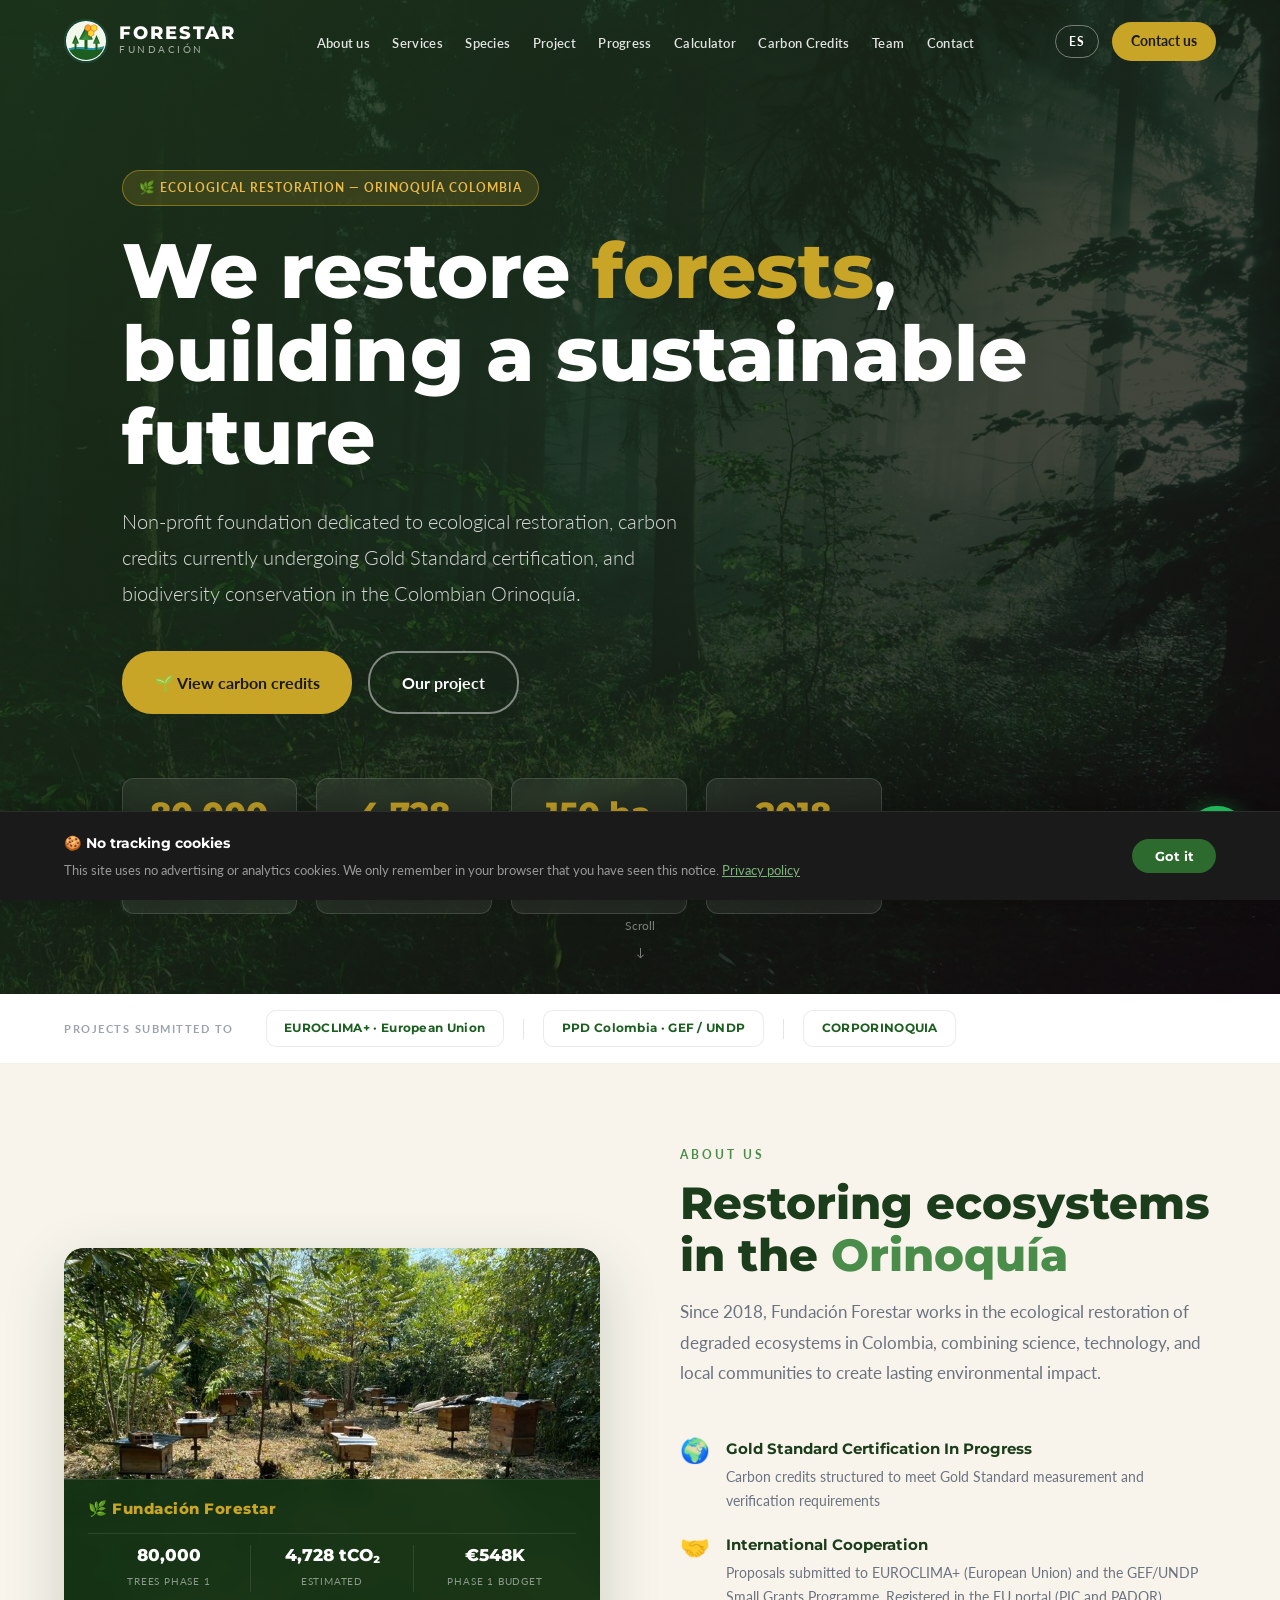
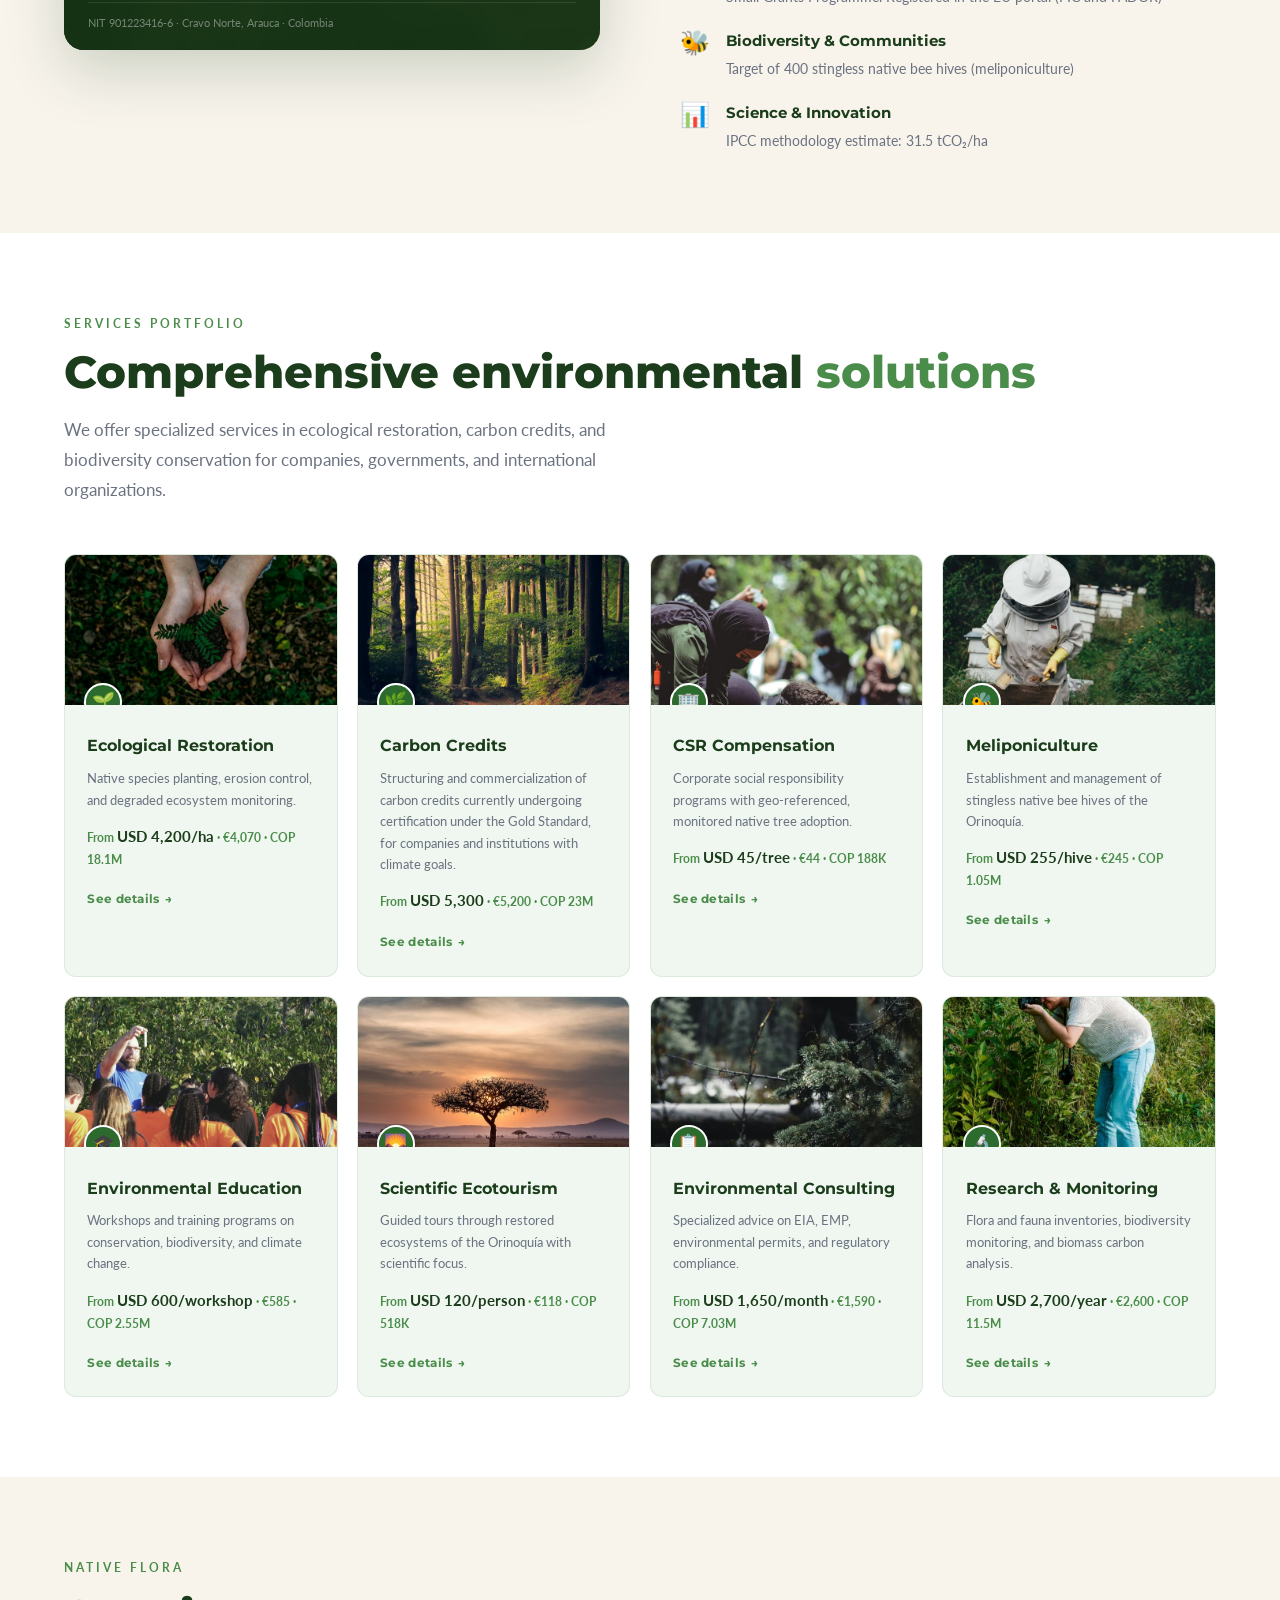
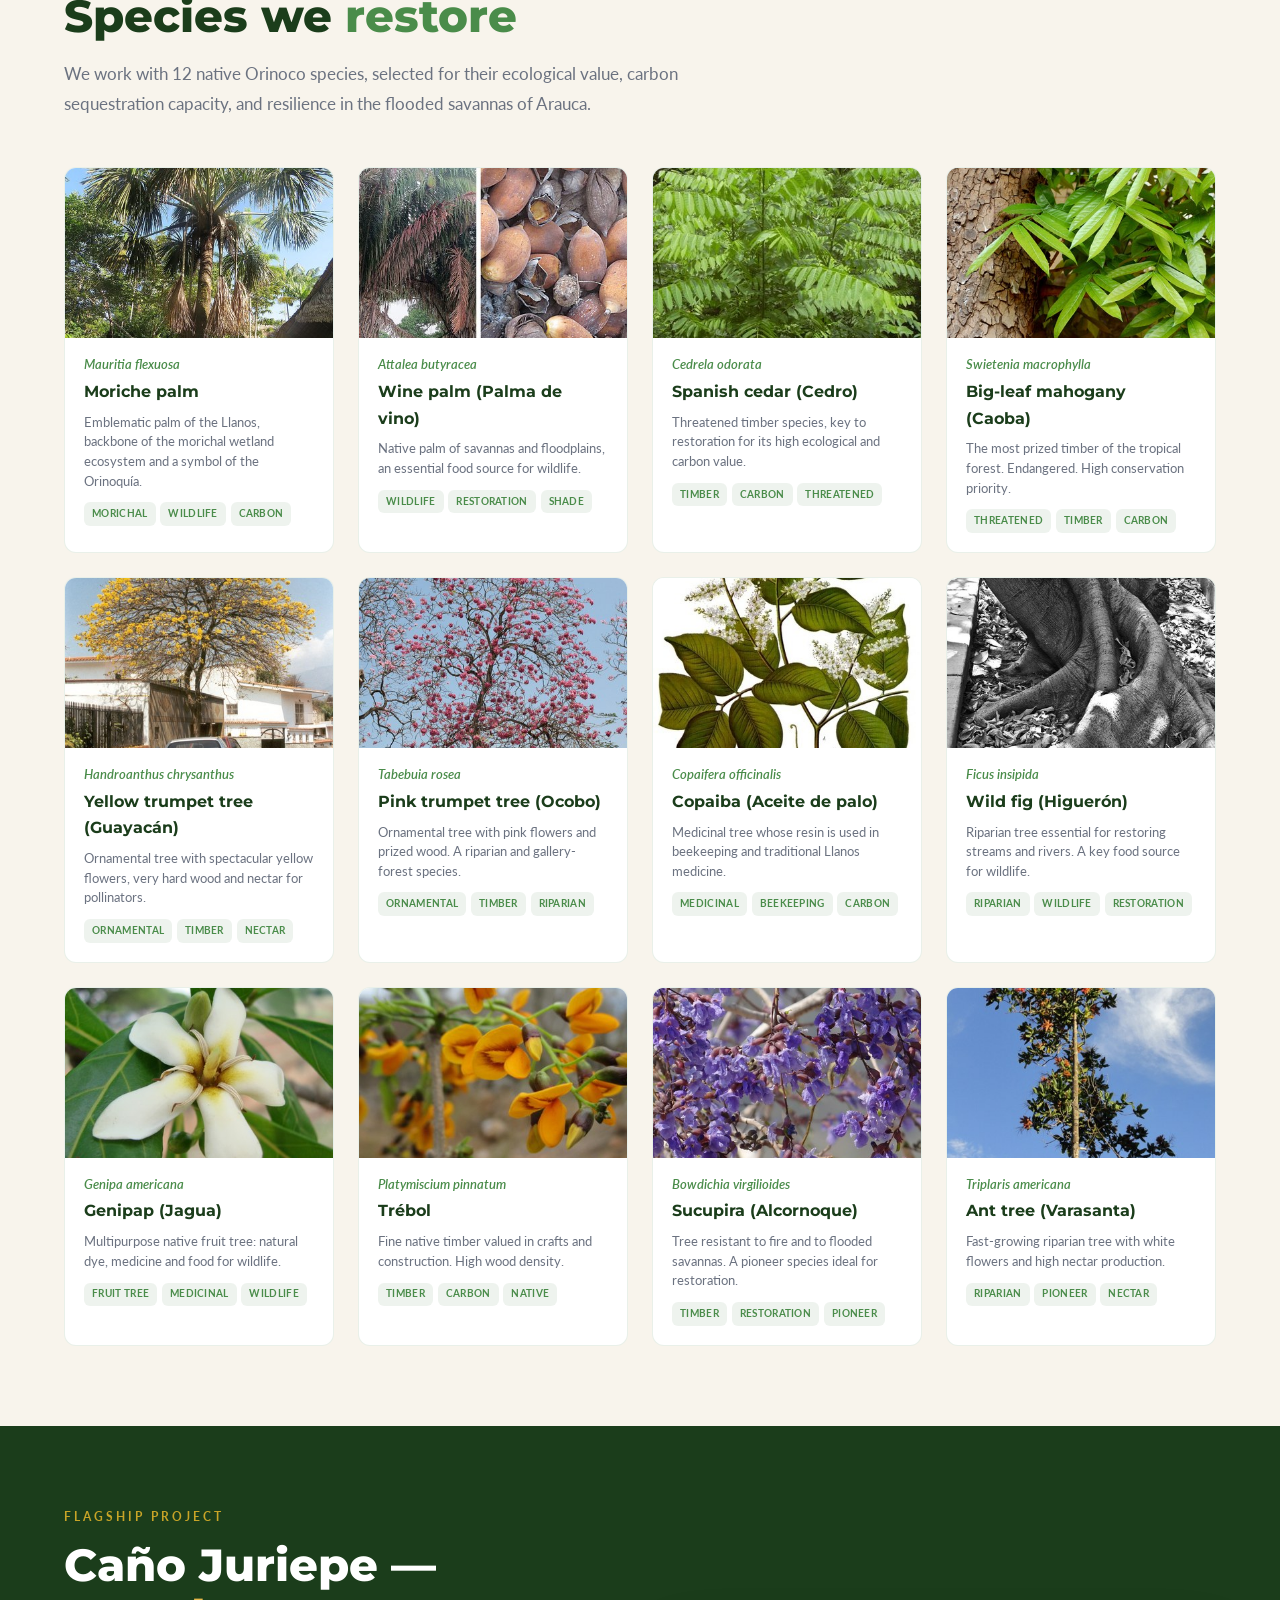
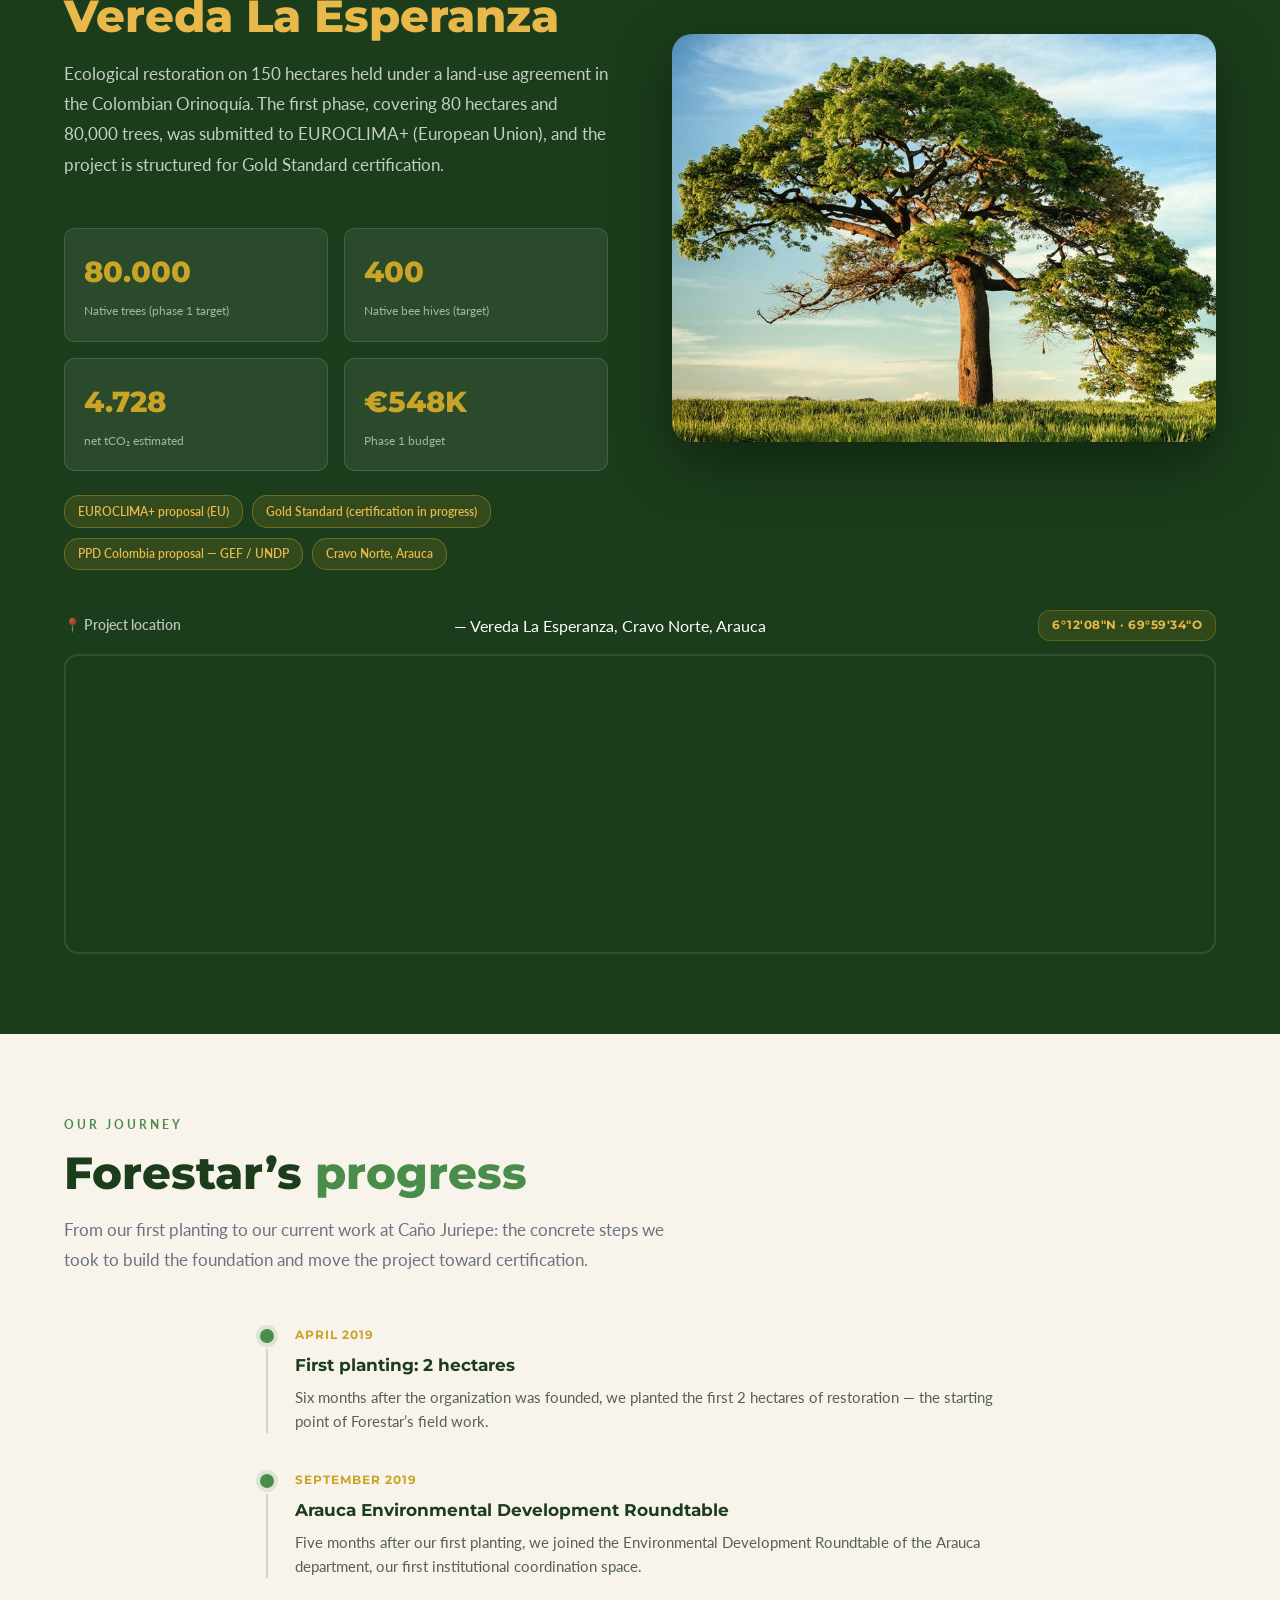
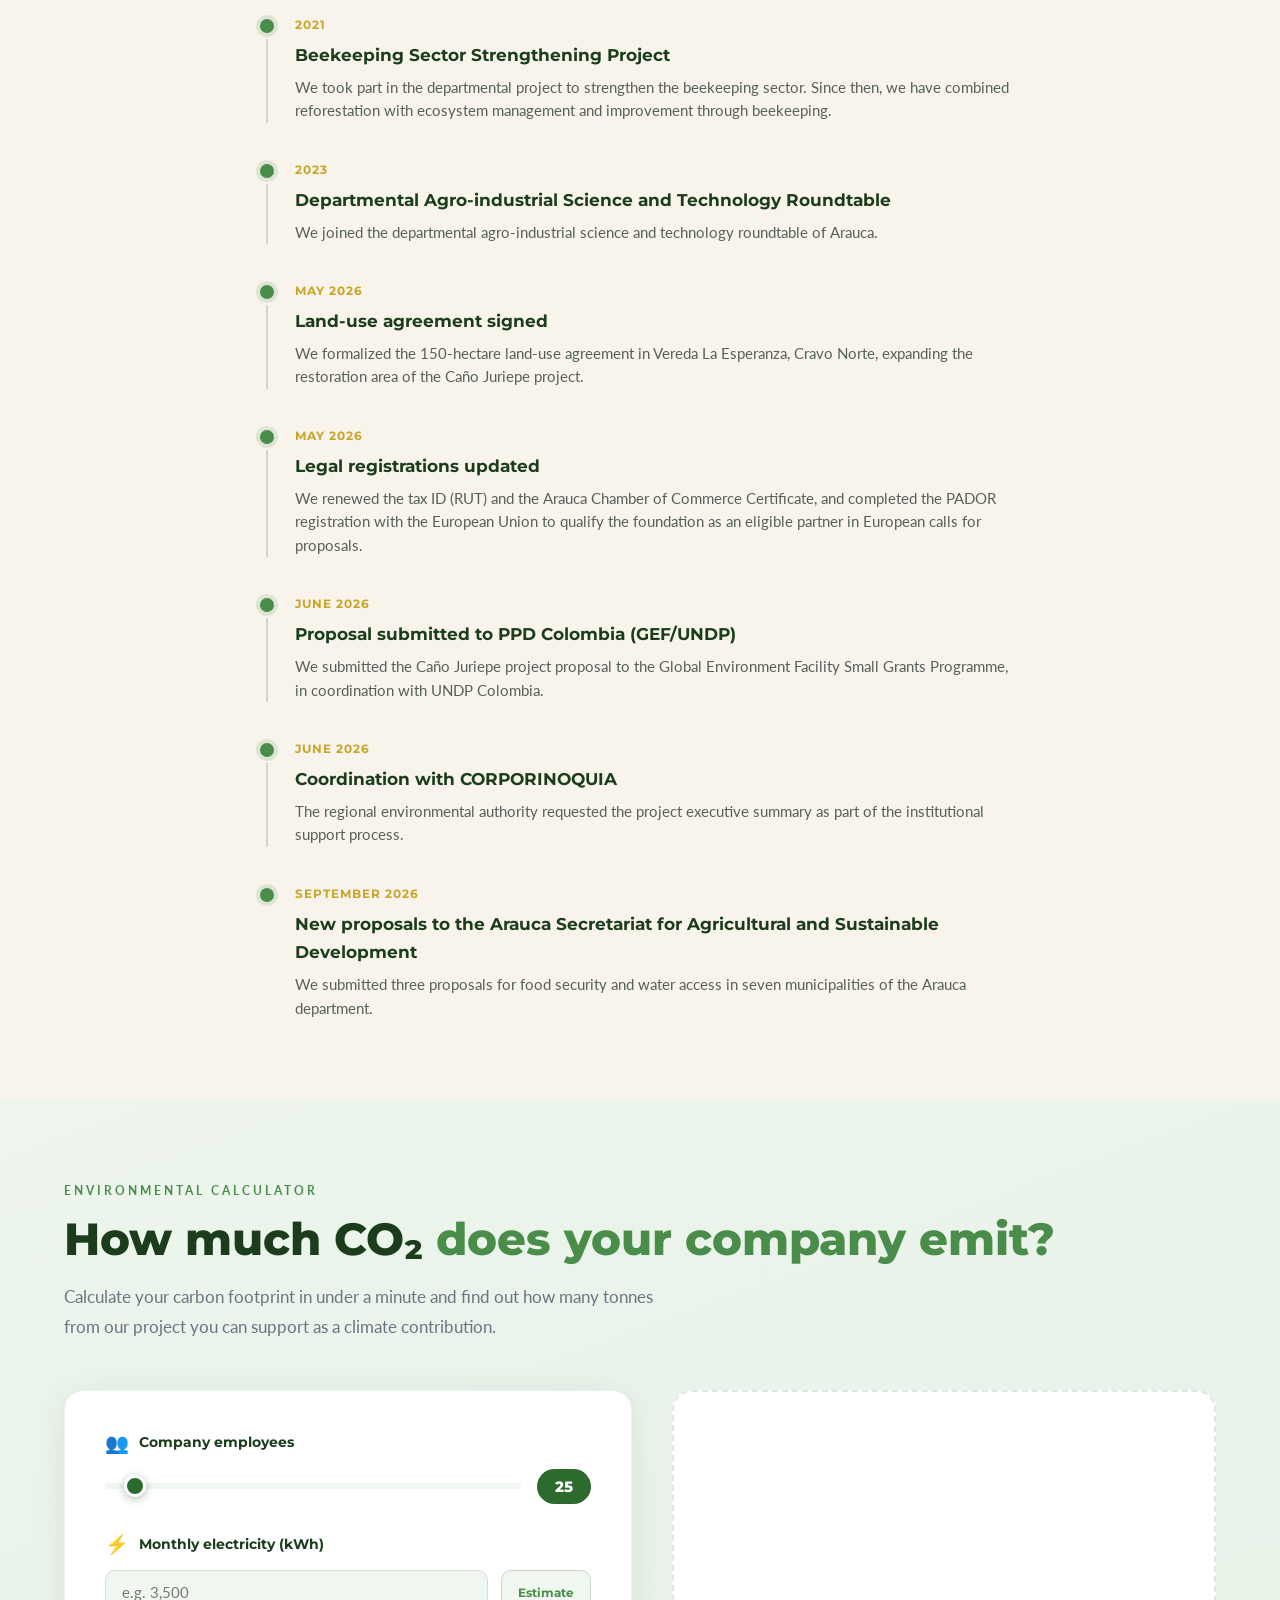
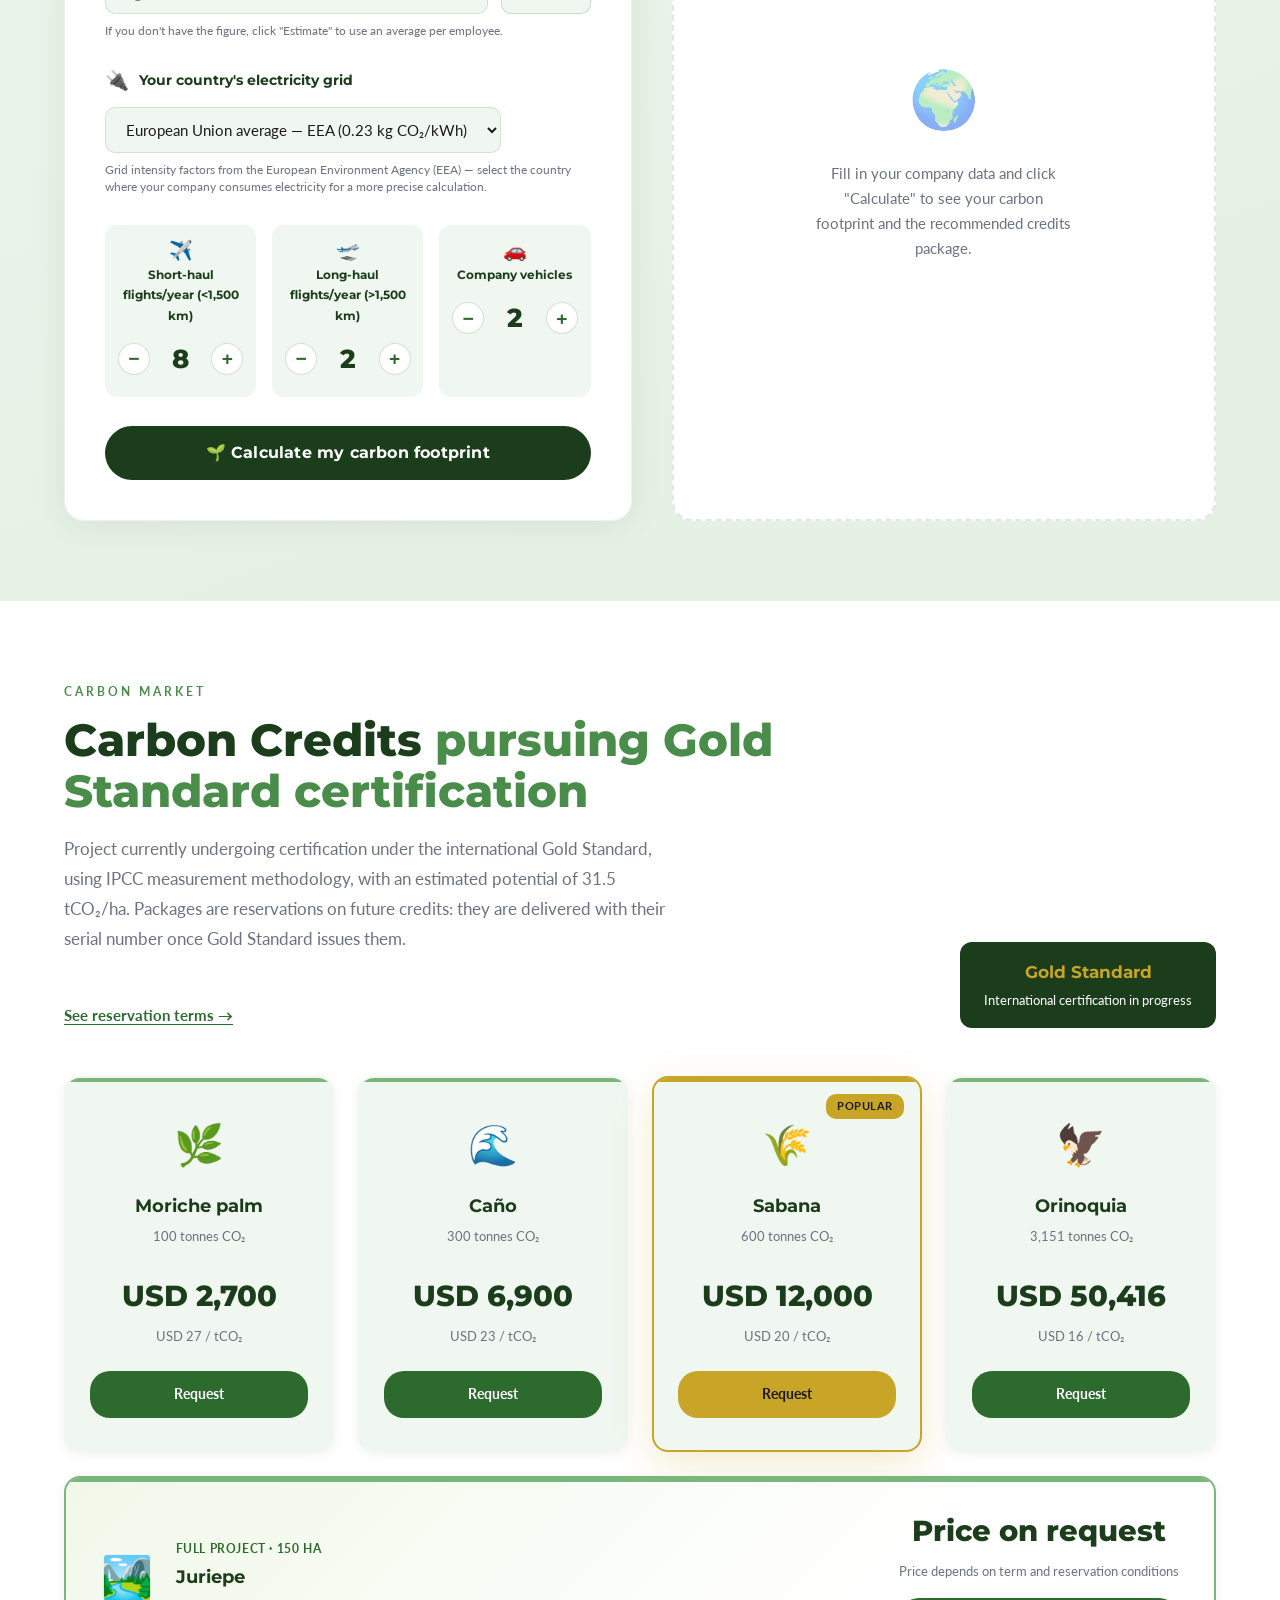
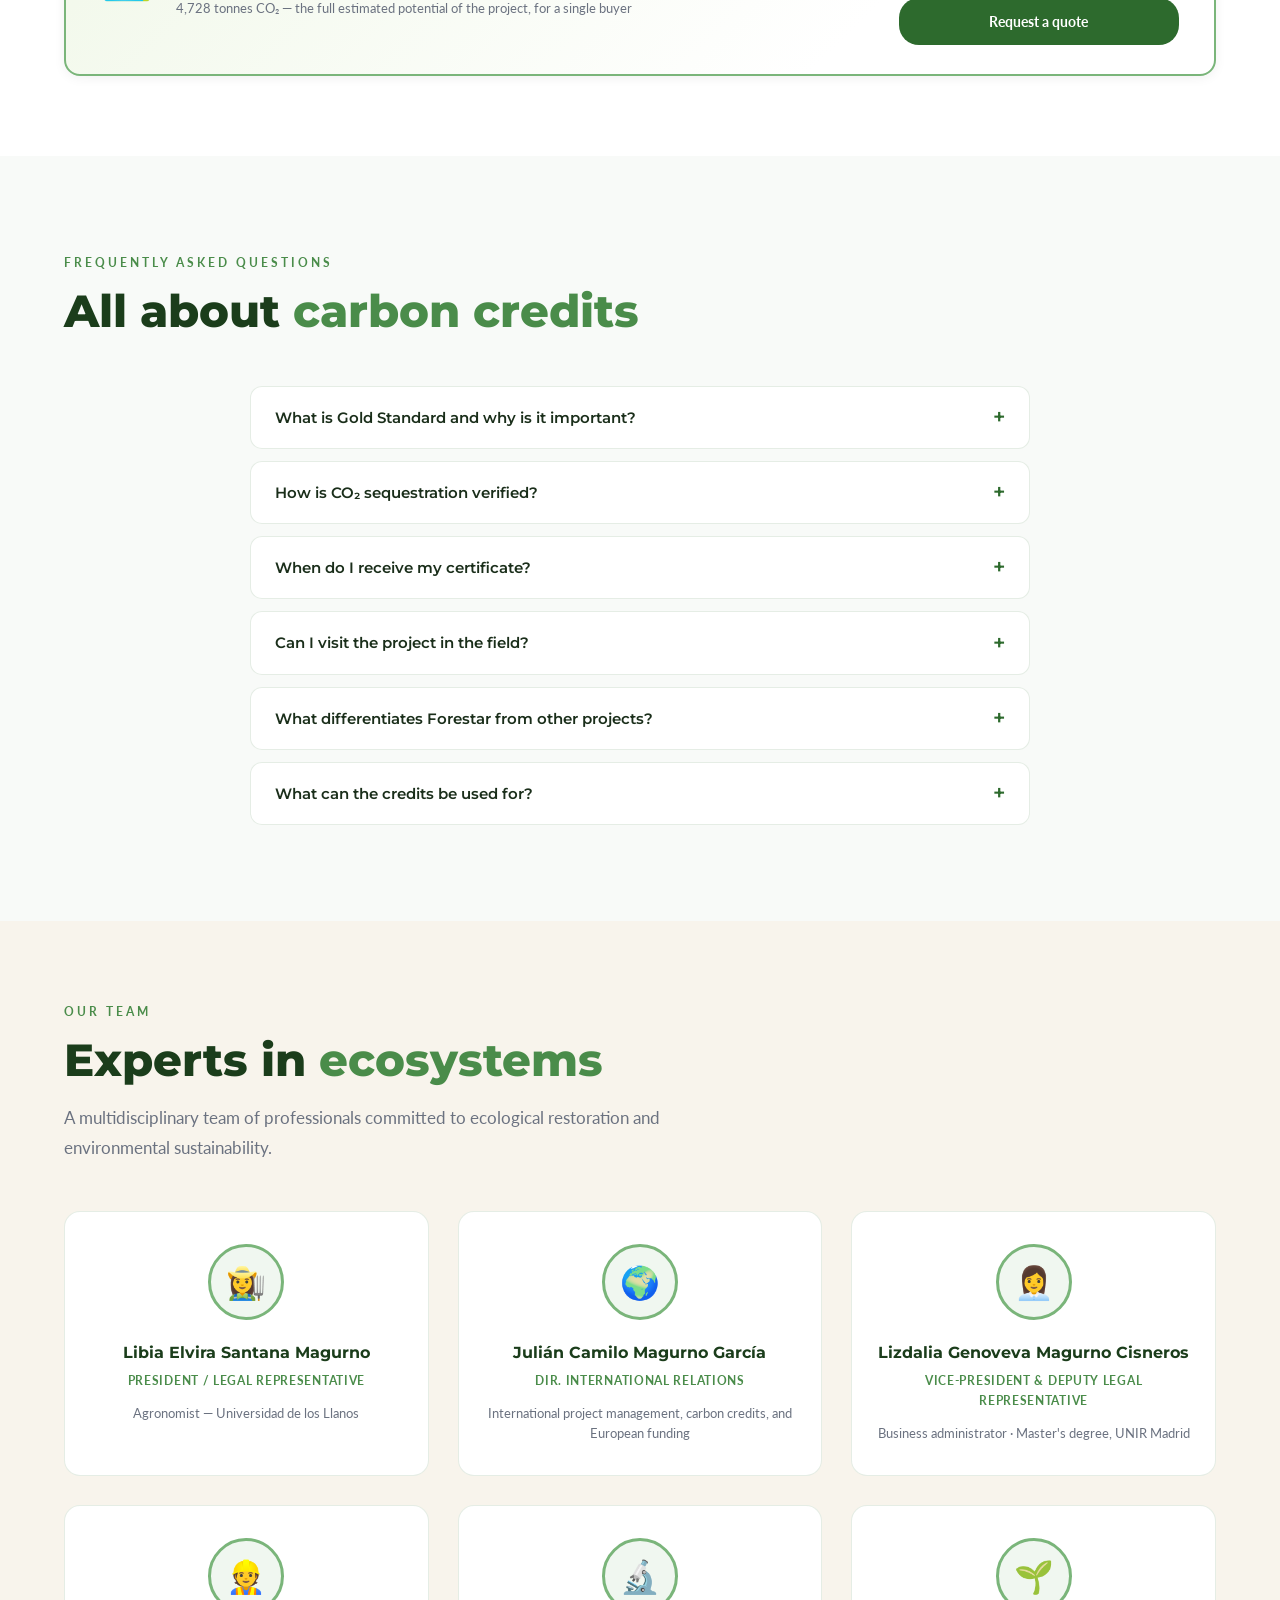
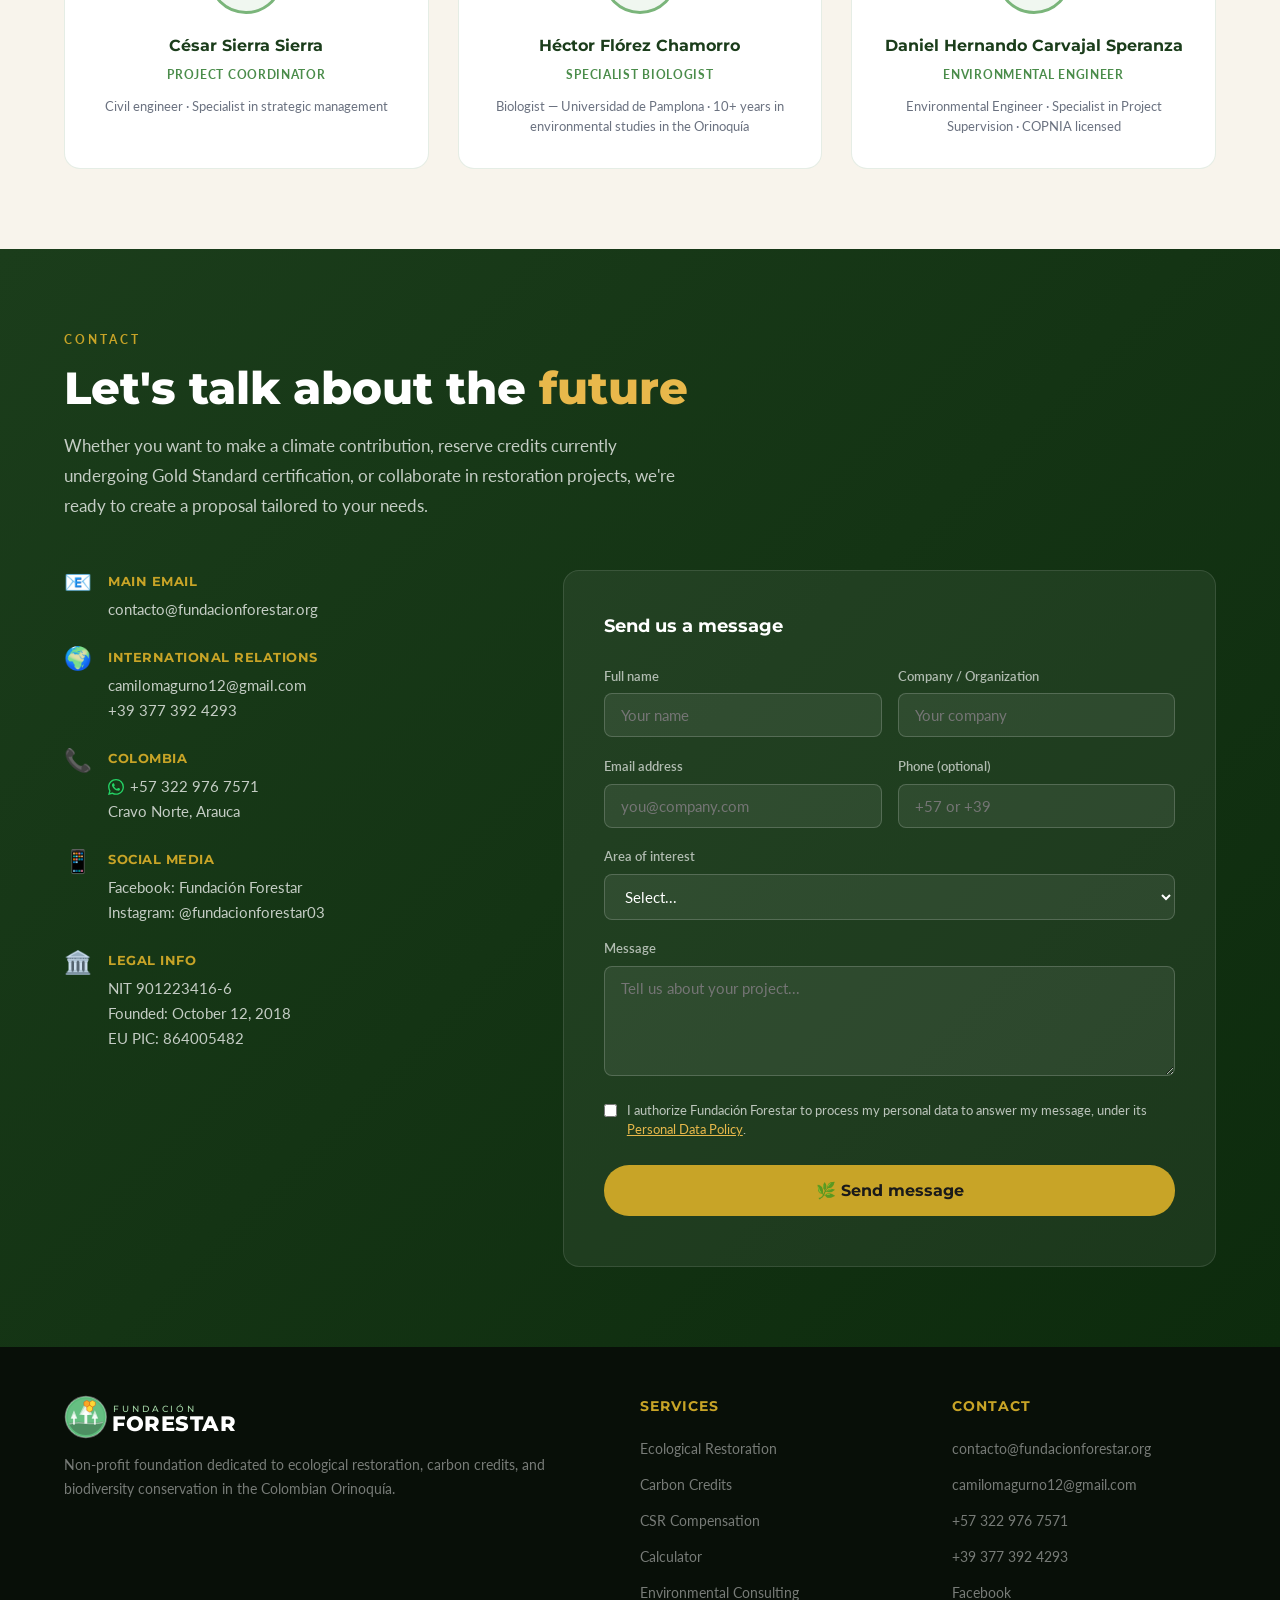
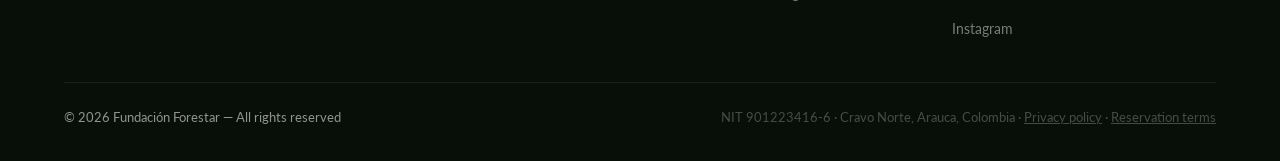
==== commit 44866a09: "Nuevos precios: restauración, RSE, meliponicultura, educación, ecoturismo y consultoría Co-Authored-" ====
--- a/en/index.html
+++ b/en/index.html
@@ -199,13 +199,13 @@
         <h2 class="section-title"><span data-i18n="services-title-1">Comprehensive environmental</span> <span class="section-title-accent" data-i18n="services-title-2">solutions</span></h2>
         <p class="section-desc" data-i18n="services-desc">We offer specialized services in ecological restoration, carbon credits, and biodiversity conservation for companies, governments, and international organizations.</p>
         <div class="services-grid">
-            <div class="service-card fade-in"><div class="service-img"><img src="/img/fotos/servicio-restauracion.jpg" alt="Ecological restoration"><div class="service-icon">🌱</div></div><div class="service-body"><div class="service-name" data-i18n="svc1-name">Ecological Restoration</div><p class="service-desc" data-i18n="svc1-desc">Native species planting, erosion control, and degraded ecosystem monitoring.</p><div class="service-price">From <span class="price-usd">USD 3,200/ha</span> · €3,100 · COP 13.8M</div><button class="service-more-btn">See details <span class="arr">→</span></button></div></div>
+            <div class="service-card fade-in"><div class="service-img"><img src="/img/fotos/servicio-restauracion.jpg" alt="Ecological restoration"><div class="service-icon">🌱</div></div><div class="service-body"><div class="service-name" data-i18n="svc1-name">Ecological Restoration</div><p class="service-desc" data-i18n="svc1-desc">Native species planting, erosion control, and degraded ecosystem monitoring.</p><div class="service-price">From <span class="price-usd">USD 4,200/ha</span> · €4,070 · COP 18.1M</div><button class="service-more-btn">See details <span class="arr">→</span></button></div></div>
             <div class="service-card fade-in"><div class="service-img"><img src="/img/fotos/servicio-bonos.jpg" alt="Carbon credits"><div class="service-icon">🌿</div></div><div class="service-body"><div class="service-name" data-i18n="svc2-name">Carbon Credits</div><p class="service-desc" data-i18n="svc2-desc">Structuring and commercialization of carbon credits currently undergoing certification under the Gold Standard, for companies and institutions with climate goals.</p><div class="service-price">From <span class="price-usd">USD 5,300</span> · €5,200 · COP 23M</div><button class="service-more-btn">See details <span class="arr">→</span></button></div></div>
-            <div class="service-card fade-in"><div class="service-img"><img src="/img/fotos/servicio-rse.jpg" alt="CSR offsetting"><div class="service-icon">🏢</div></div><div class="service-body"><div class="service-name" data-i18n="svc3-name">CSR Compensation</div><p class="service-desc" data-i18n="svc3-desc">Corporate social responsibility programs with geo-referenced, monitored native tree adoption.</p><div class="service-price">From <span class="price-usd">USD 33/tree</span> · €32 · COP 138K</div><button class="service-more-btn">See details <span class="arr">→</span></button></div></div>
-            <div class="service-card fade-in"><div class="service-img"><img src="/img/fotos/servicio-meliponicultura.jpg" alt="Meliponiculture"><div class="service-icon">🐝</div></div><div class="service-body"><div class="service-name" data-i18n="svc4-name">Meliponiculture</div><p class="service-desc" data-i18n="svc4-desc">Establishment and management of stingless native bee hives of the Orinoquía.</p><div class="service-price">From <span class="price-usd">USD 125/hive</span> · €120 · COP 517K</div><button class="service-more-btn">See details <span class="arr">→</span></button></div></div>
-            <div class="service-card fade-in"><div class="service-img"><img src="/img/fotos/servicio-educacion.jpg" alt="Environmental education"><div class="service-icon">🎓</div></div><div class="service-body"><div class="service-name" data-i18n="svc5-name">Environmental Education</div><p class="service-desc" data-i18n="svc5-desc">Workshops and training programs on conservation, biodiversity, and climate change.</p><div class="service-price">From <span class="price-usd">USD 400/workshop</span> · €390 · COP 1.7M</div><button class="service-more-btn">See details <span class="arr">→</span></button></div></div>
-            <div class="service-card fade-in"><div class="service-img"><img src="/img/fotos/servicio-ecoturismo.jpg" alt="Scientific ecotourism"><div class="service-icon">🌄</div></div><div class="service-body"><div class="service-name" data-i18n="svc6-name">Scientific Ecotourism</div><p class="service-desc" data-i18n="svc6-desc">Guided tours through restored ecosystems of the Orinoquía with scientific focus.</p><div class="service-price">From <span class="price-usd">USD 48/person</span> · €47 · COP 207K</div><button class="service-more-btn">See details <span class="arr">→</span></button></div></div>
-            <div class="service-card fade-in"><div class="service-img"><img src="/img/fotos/servicio-consultoria.jpg" alt="Environmental consulting"><div class="service-icon">📋</div></div><div class="service-body"><div class="service-name" data-i18n="svc7-name">Environmental Consulting</div><p class="service-desc" data-i18n="svc7-desc">Specialized advice on EIA, EMP, environmental permits, and regulatory compliance.</p><div class="service-price">From <span class="price-usd">USD 1,350/month</span> · €1,300 · COP 5.75M</div><button class="service-more-btn">See details <span class="arr">→</span></button></div></div>
+            <div class="service-card fade-in"><div class="service-img"><img src="/img/fotos/servicio-rse.jpg" alt="CSR offsetting"><div class="service-icon">🏢</div></div><div class="service-body"><div class="service-name" data-i18n="svc3-name">CSR Compensation</div><p class="service-desc" data-i18n="svc3-desc">Corporate social responsibility programs with geo-referenced, monitored native tree adoption.</p><div class="service-price">From <span class="price-usd">USD 45/tree</span> · €44 · COP 188K</div><button class="service-more-btn">See details <span class="arr">→</span></button></div></div>
+            <div class="service-card fade-in"><div class="service-img"><img src="/img/fotos/servicio-meliponicultura.jpg" alt="Meliponiculture"><div class="service-icon">🐝</div></div><div class="service-body"><div class="service-name" data-i18n="svc4-name">Meliponiculture</div><p class="service-desc" data-i18n="svc4-desc">Establishment and management of stingless native bee hives of the Orinoquía.</p><div class="service-price">From <span class="price-usd">USD 255/hive</span> · €245 · COP 1.05M</div><button class="service-more-btn">See details <span class="arr">→</span></button></div></div>
+            <div class="service-card fade-in"><div class="service-img"><img src="/img/fotos/servicio-educacion.jpg" alt="Environmental education"><div class="service-icon">🎓</div></div><div class="service-body"><div class="service-name" data-i18n="svc5-name">Environmental Education</div><p class="service-desc" data-i18n="svc5-desc">Workshops and training programs on conservation, biodiversity, and climate change.</p><div class="service-price">From <span class="price-usd">USD 600/workshop</span> · €585 · COP 2.55M</div><button class="service-more-btn">See details <span class="arr">→</span></button></div></div>
+            <div class="service-card fade-in"><div class="service-img"><img src="/img/fotos/servicio-ecoturismo.jpg" alt="Scientific ecotourism"><div class="service-icon">🌄</div></div><div class="service-body"><div class="service-name" data-i18n="svc6-name">Scientific Ecotourism</div><p class="service-desc" data-i18n="svc6-desc">Guided tours through restored ecosystems of the Orinoquía with scientific focus.</p><div class="service-price">From <span class="price-usd">USD 120/person</span> · €118 · COP 518K</div><button class="service-more-btn">See details <span class="arr">→</span></button></div></div>
+            <div class="service-card fade-in"><div class="service-img"><img src="/img/fotos/servicio-consultoria.jpg" alt="Environmental consulting"><div class="service-icon">📋</div></div><div class="service-body"><div class="service-name" data-i18n="svc7-name">Environmental Consulting</div><p class="service-desc" data-i18n="svc7-desc">Specialized advice on EIA, EMP, environmental permits, and regulatory compliance.</p><div class="service-price">From <span class="price-usd">USD 1,650/month</span> · €1,590 · COP 7.03M</div><button class="service-more-btn">See details <span class="arr">→</span></button></div></div>
             <div class="service-card fade-in"><div class="service-img"><img src="/img/fotos/servicio-investigacion.jpg" alt="Research and monitoring"><div class="service-icon">🔬</div></div><div class="service-body"><div class="service-name" data-i18n="svc8-name">Research &amp; Monitoring</div><p class="service-desc" data-i18n="svc8-desc">Flora and fauna inventories, biodiversity monitoring, and biomass carbon analysis.</p><div class="service-price">From <span class="price-usd">USD 2,700/year</span> · €2,600 · COP 11.5M</div><button class="service-more-btn">See details <span class="arr">→</span></button></div></div>
         </div>
     </div>
@@ -620,5 +620,6 @@
 </div>
 
 <script src="/js/main.js"></script>
+<!-- Cloudflare Web Analytics: conteo de visitas sin cookies --><script defer src='https://static.cloudflareinsights.com/beacon.min.js' data-cf-beacon='{"token": "1312ebdd1bd540e5a752590f5659988e"}'></script>
 </body>
 </html>
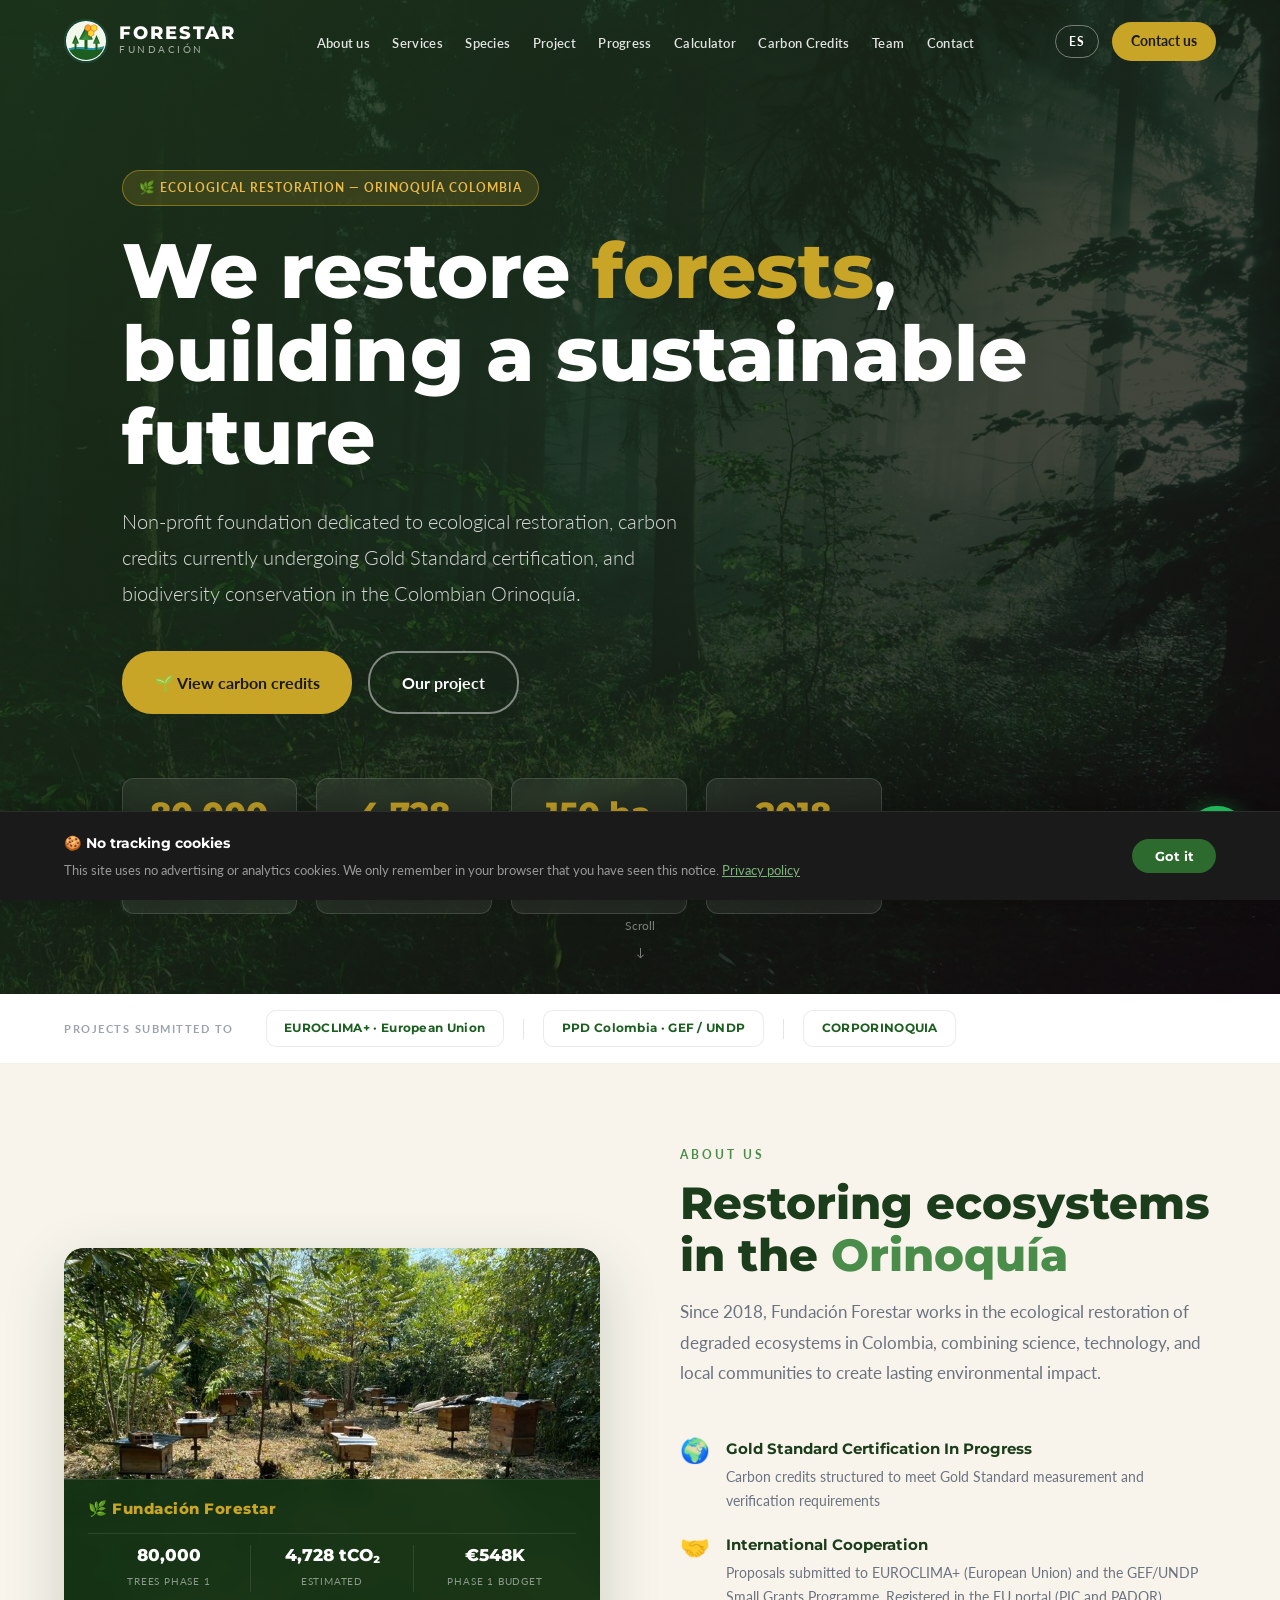
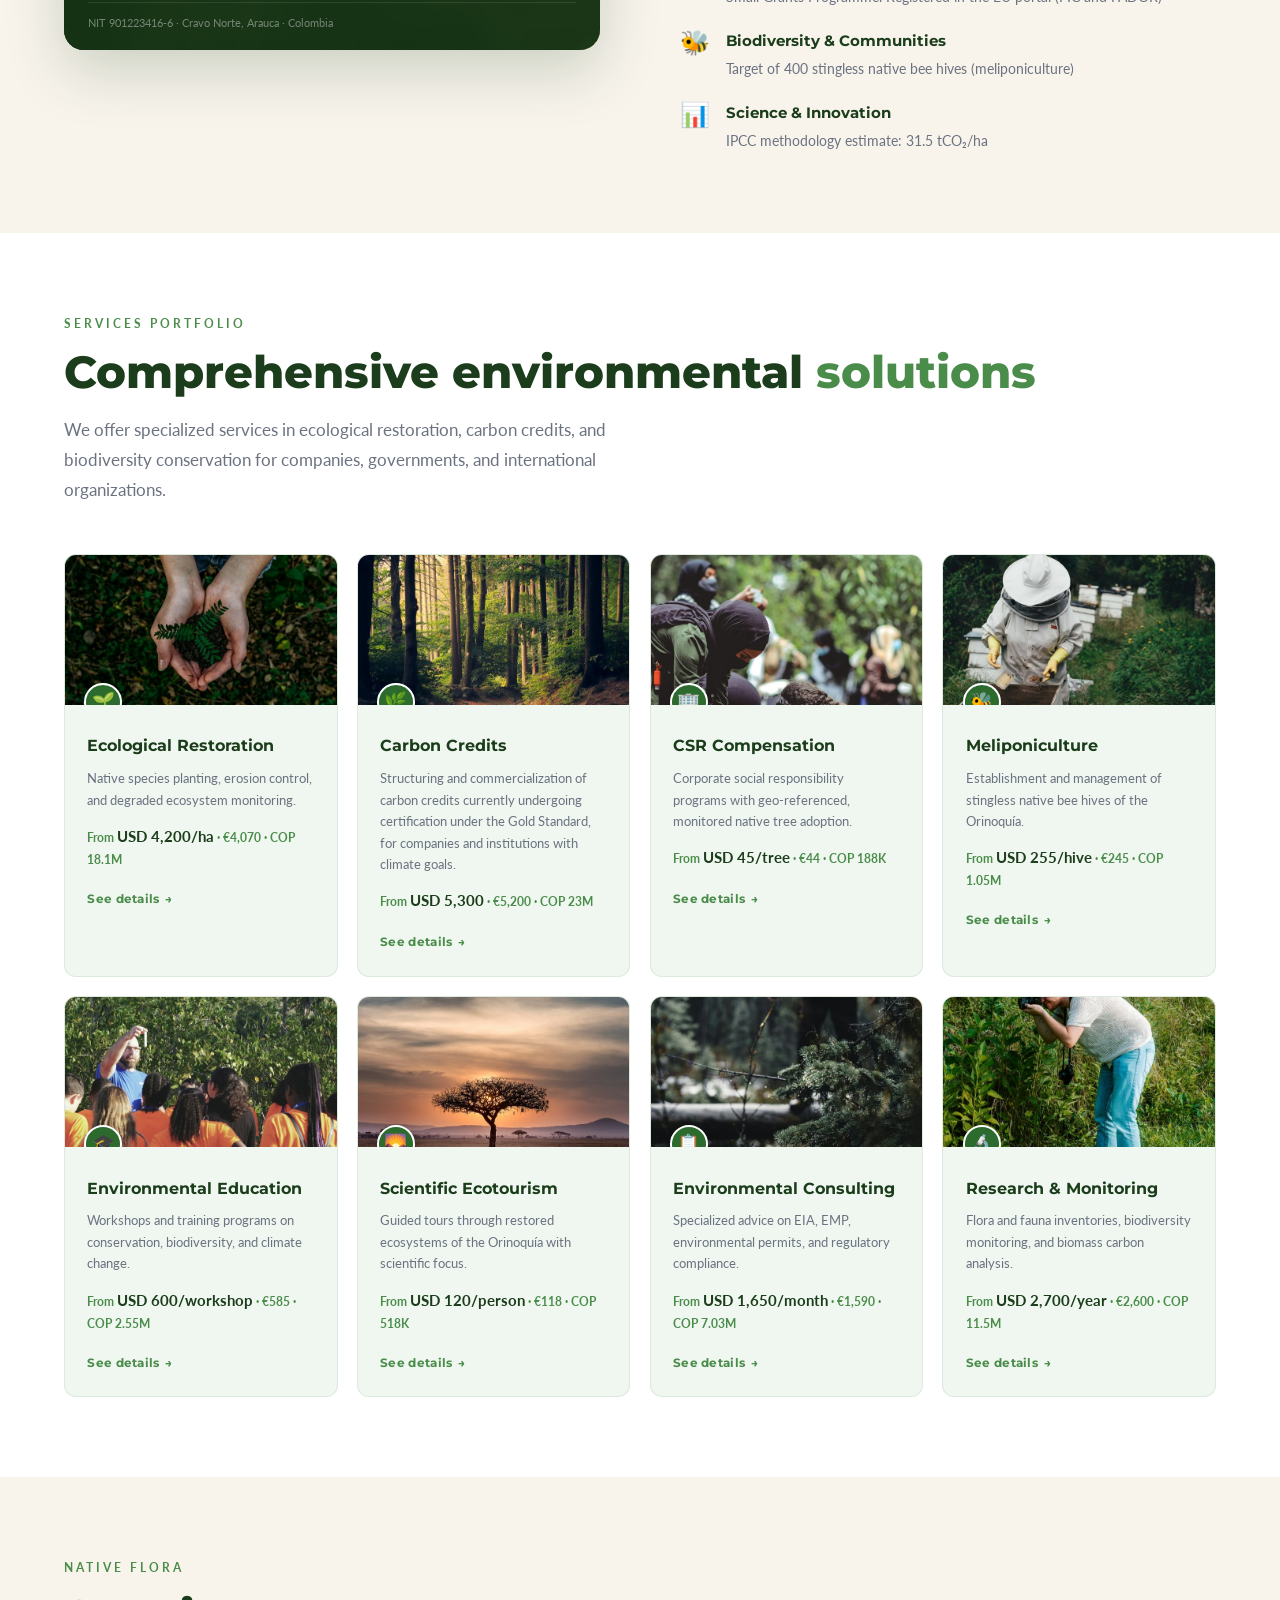
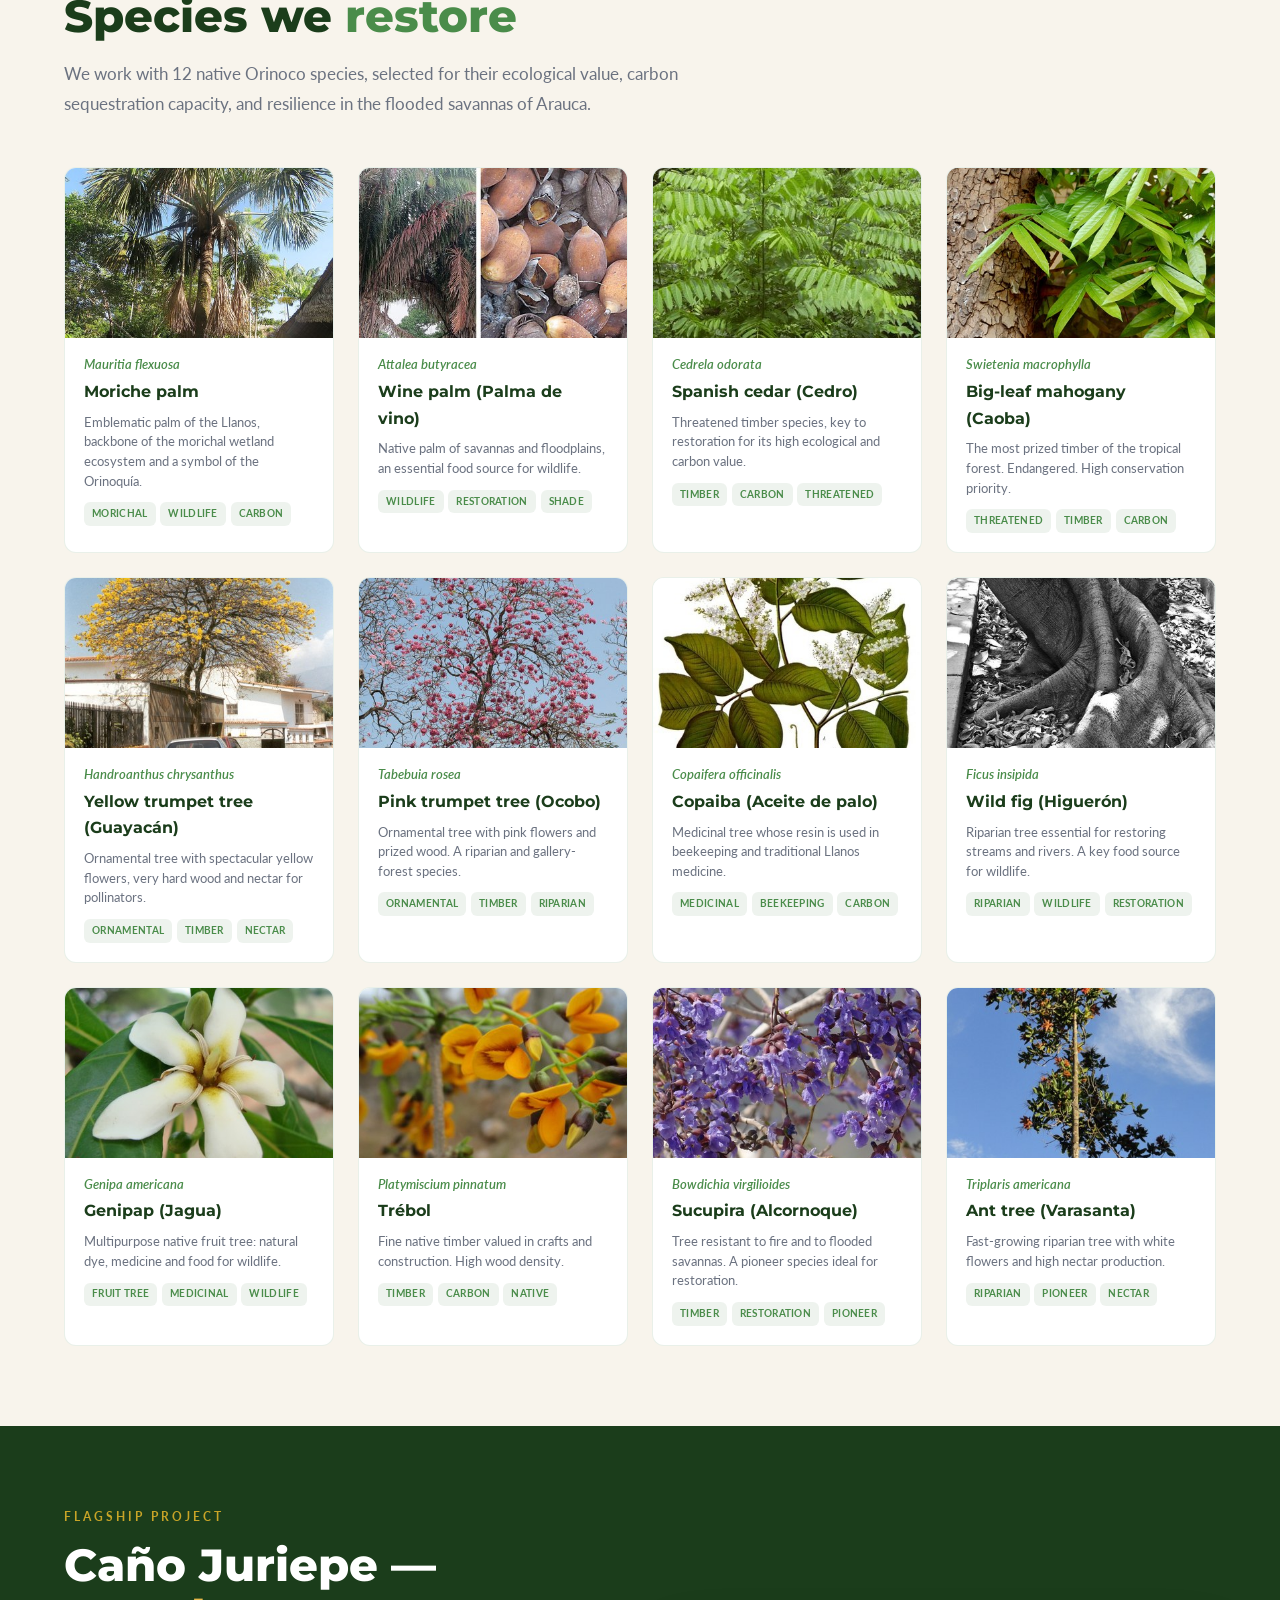
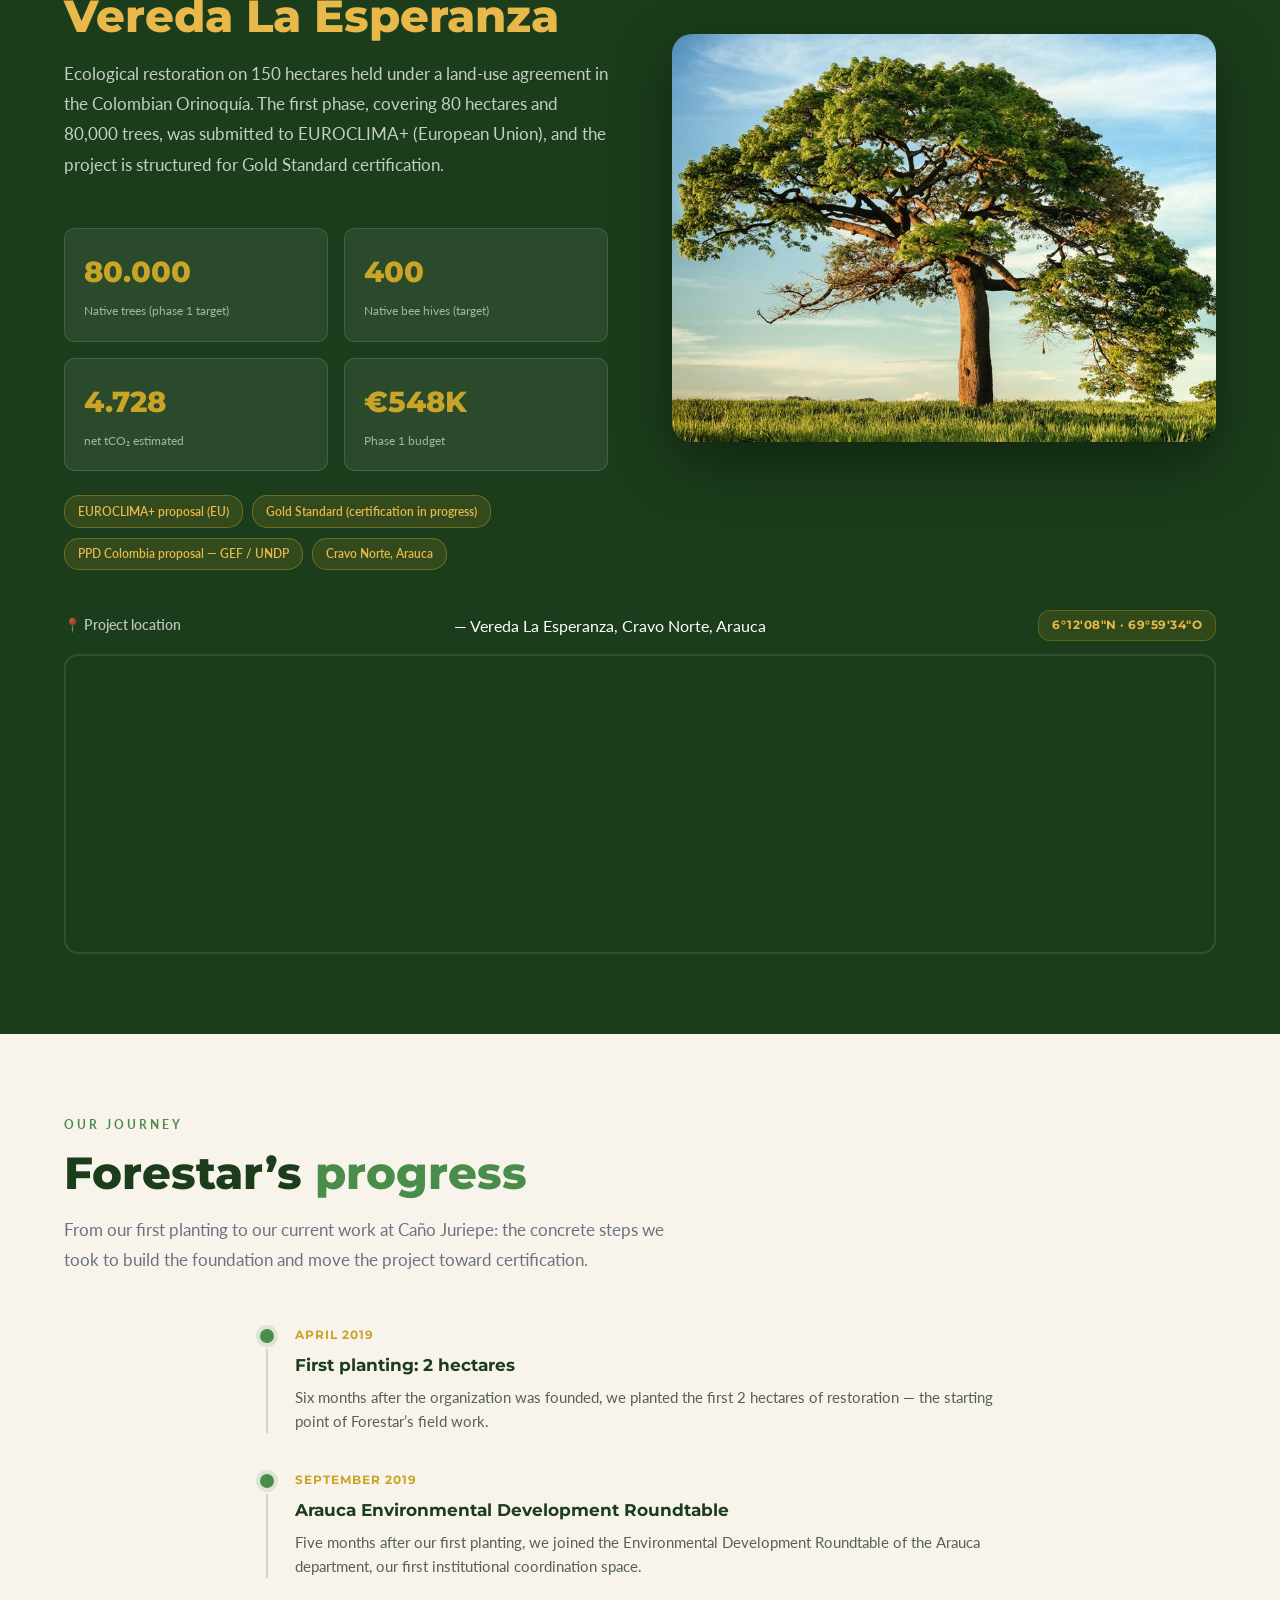
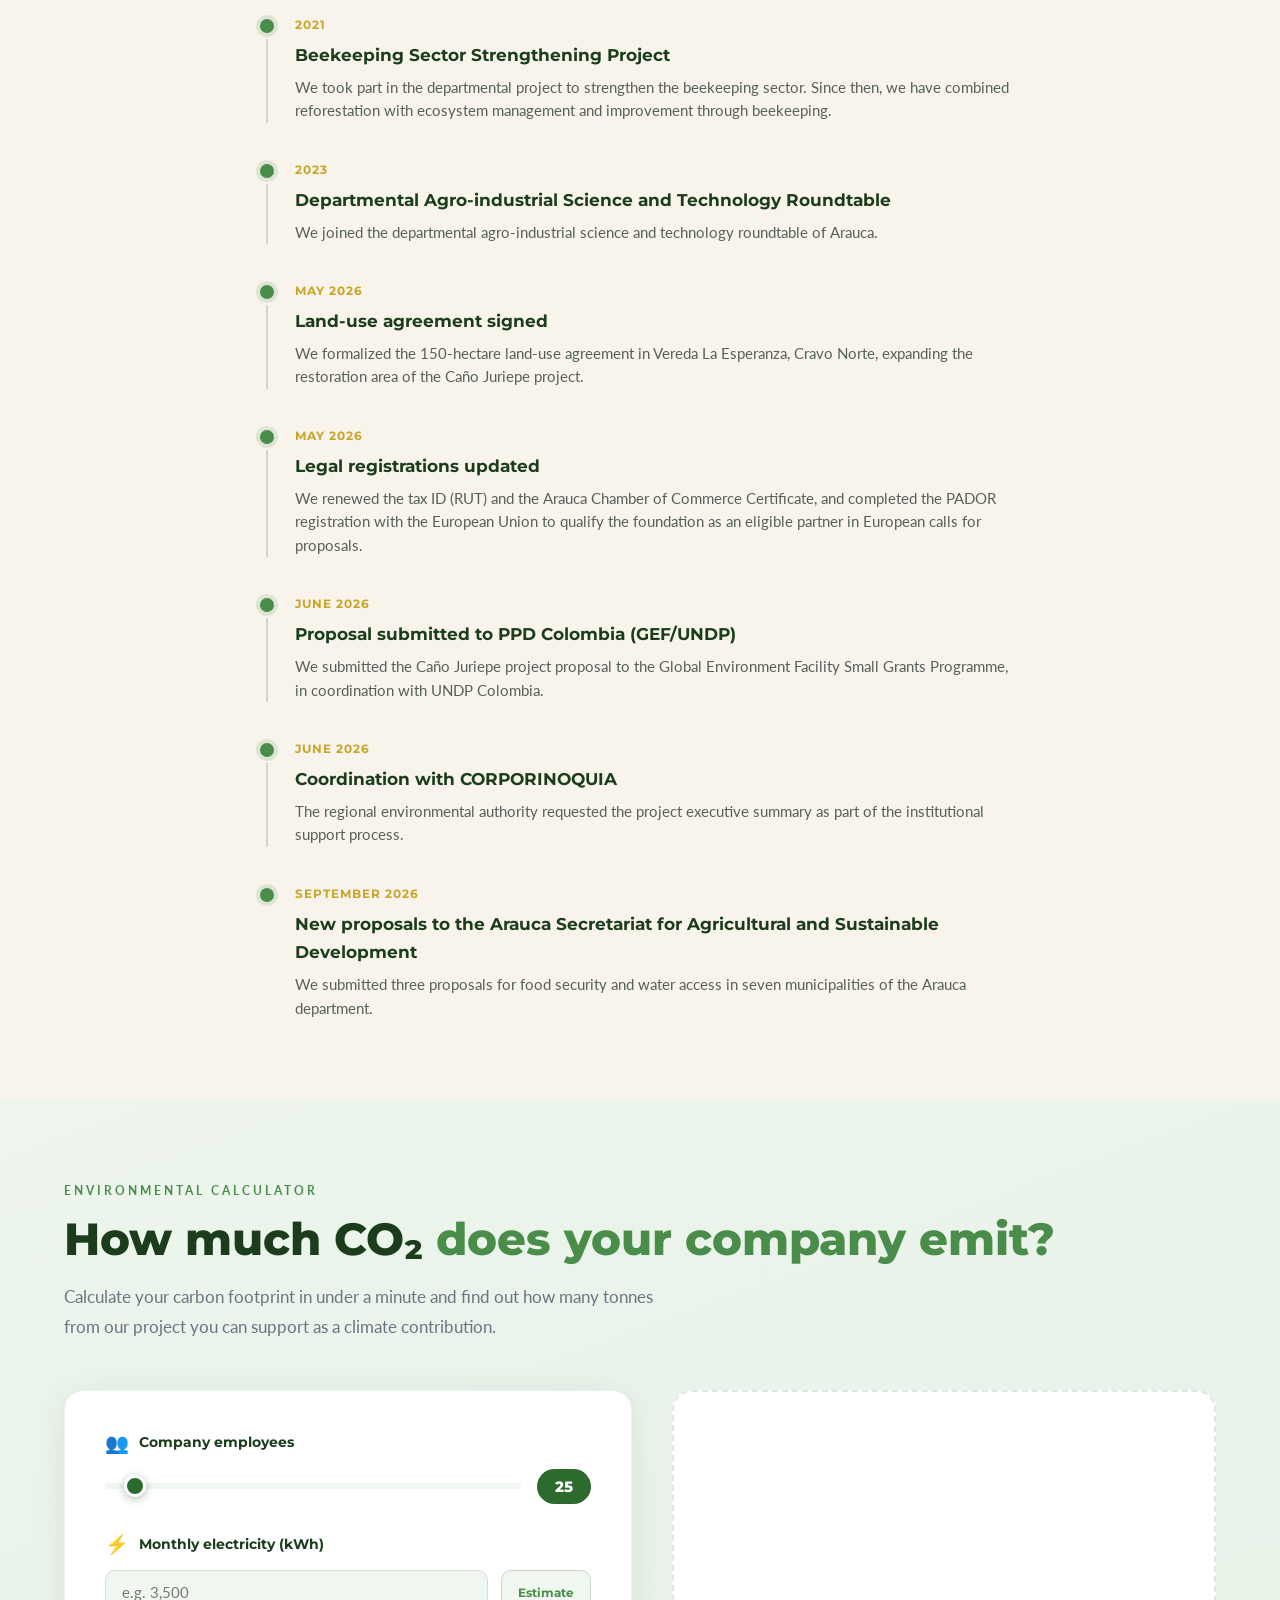
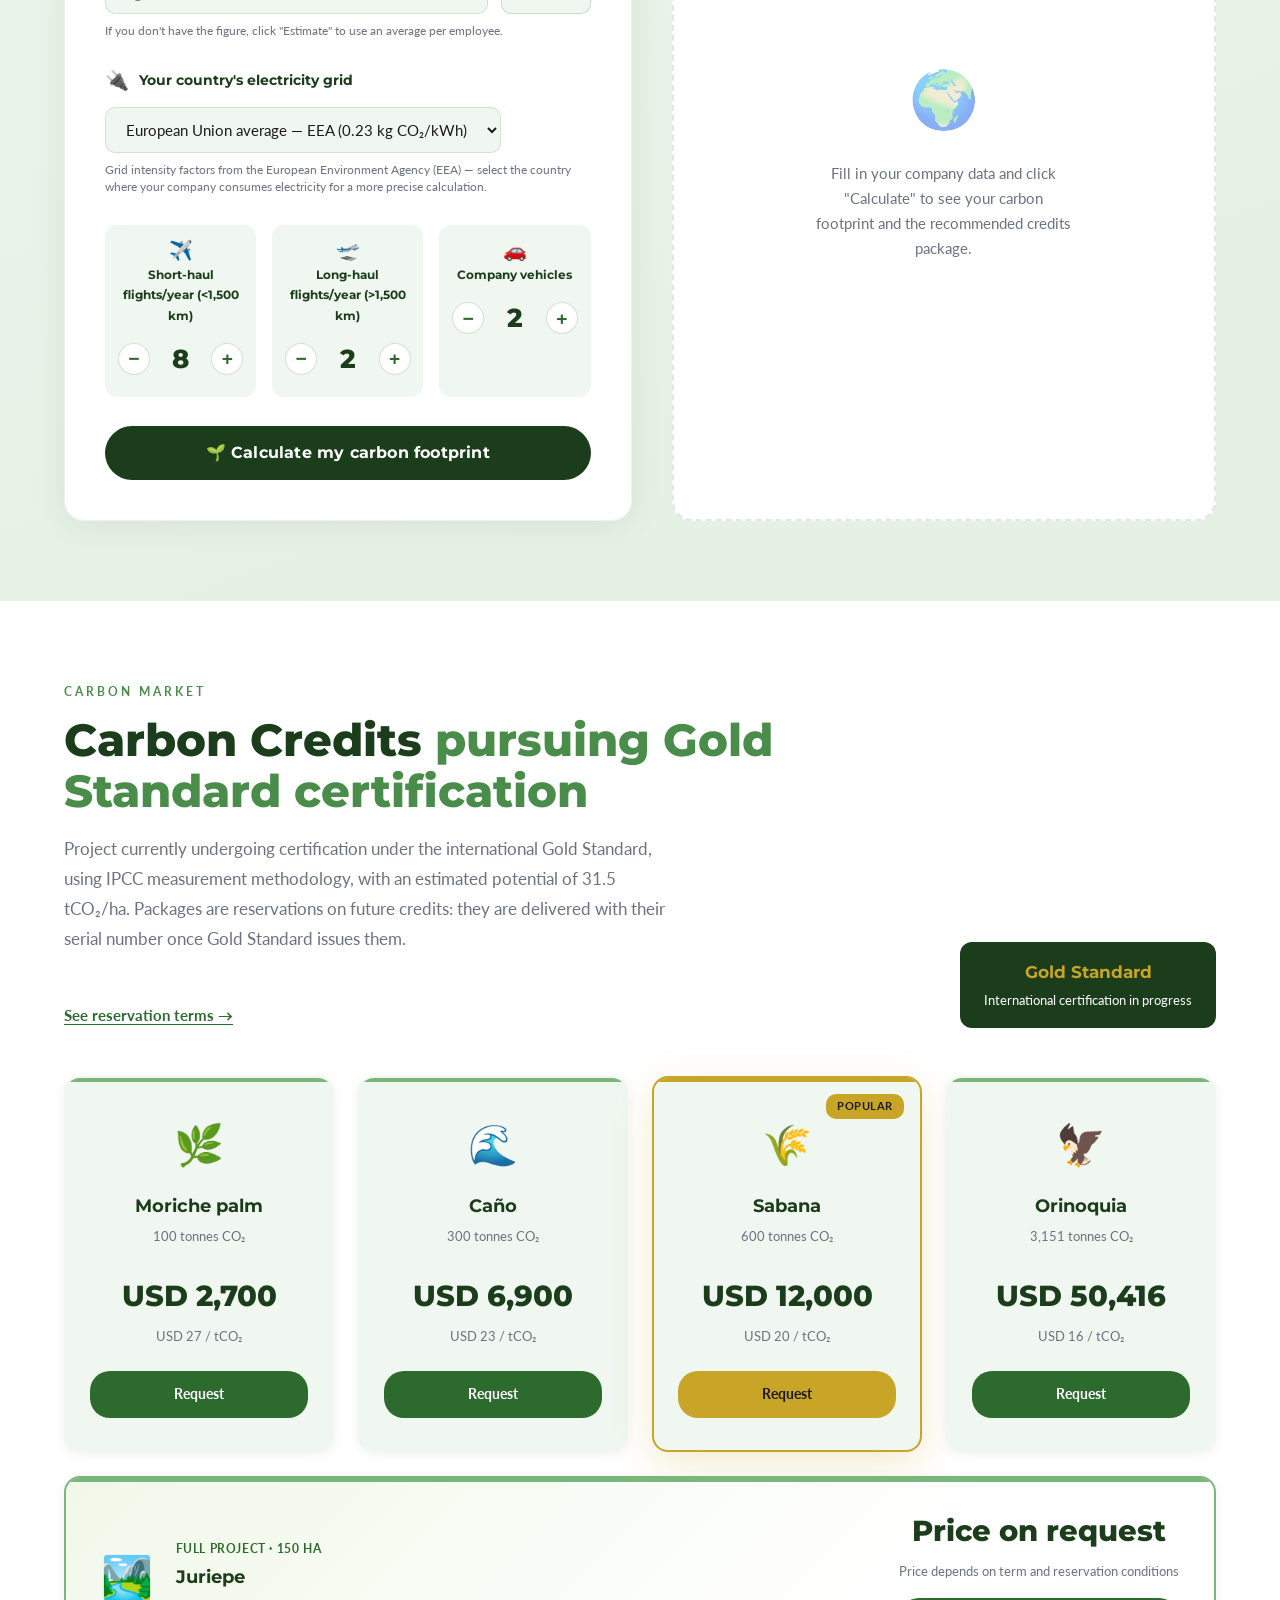
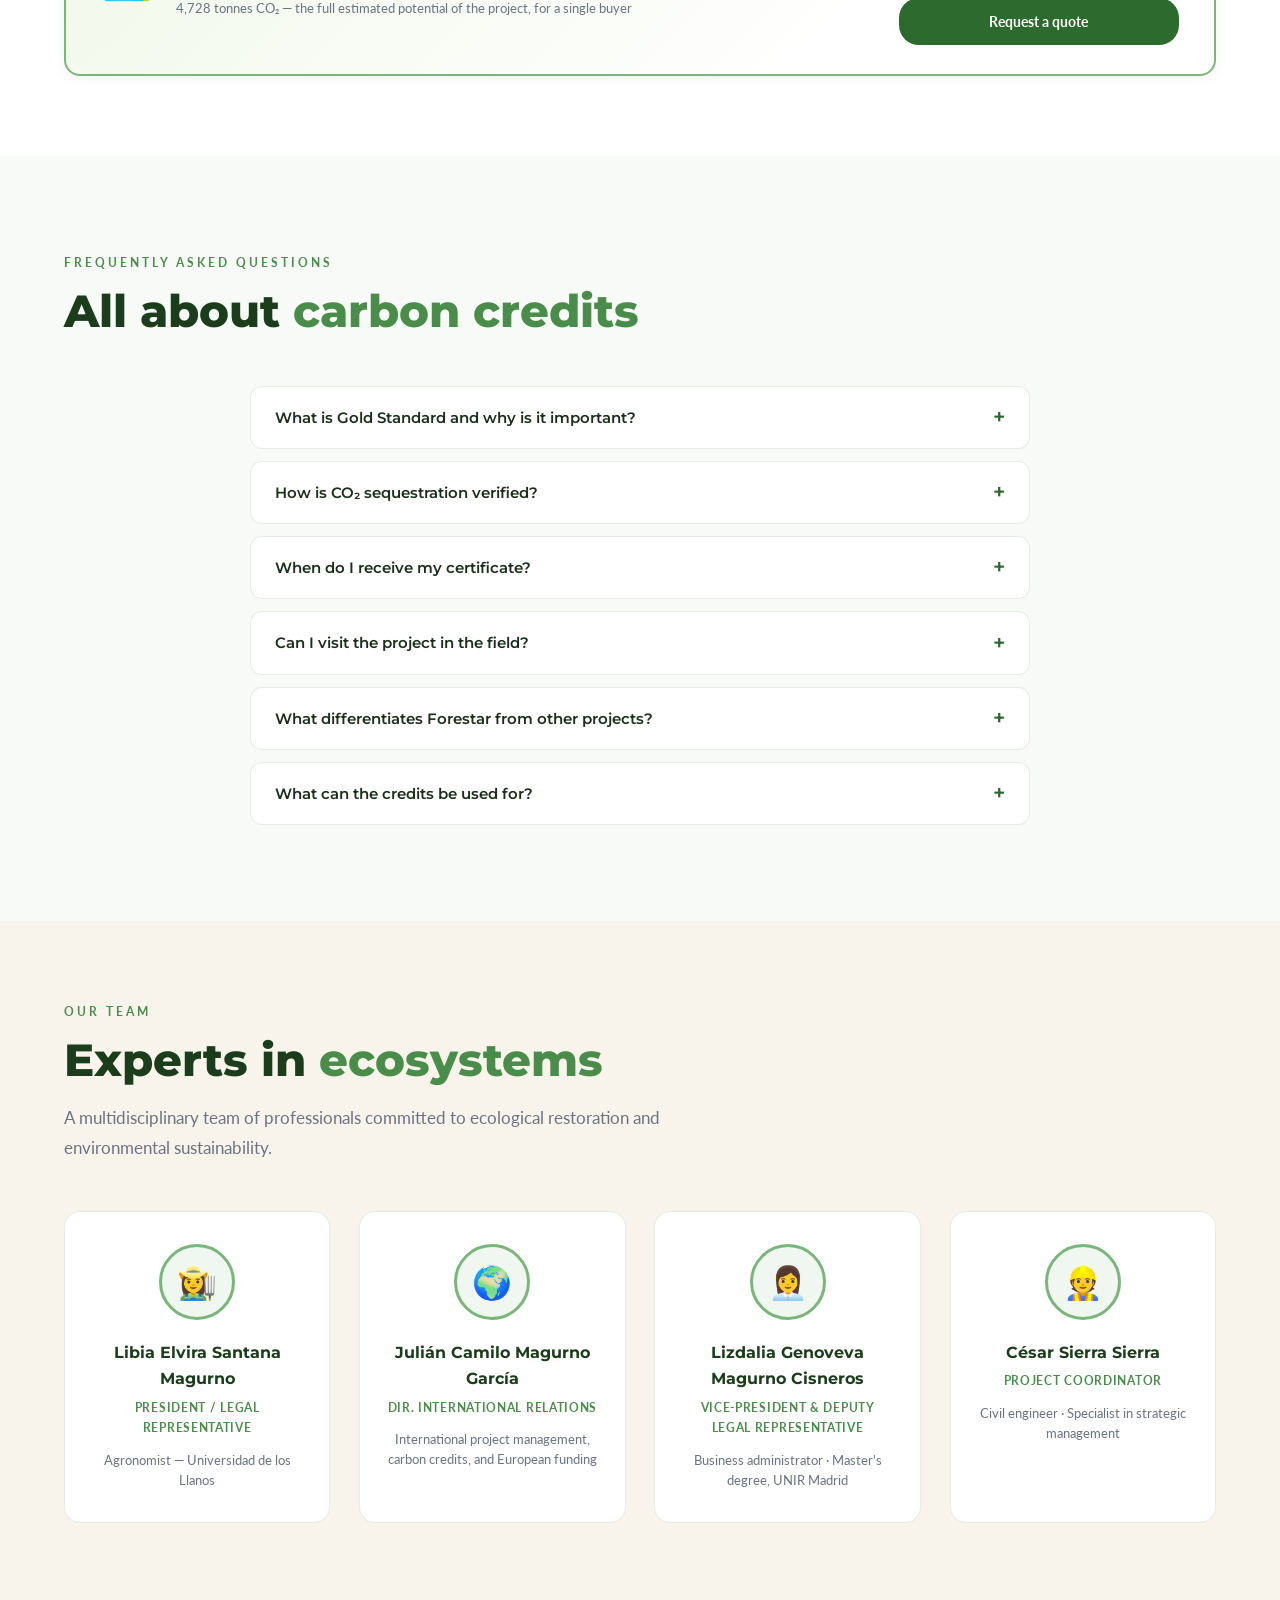
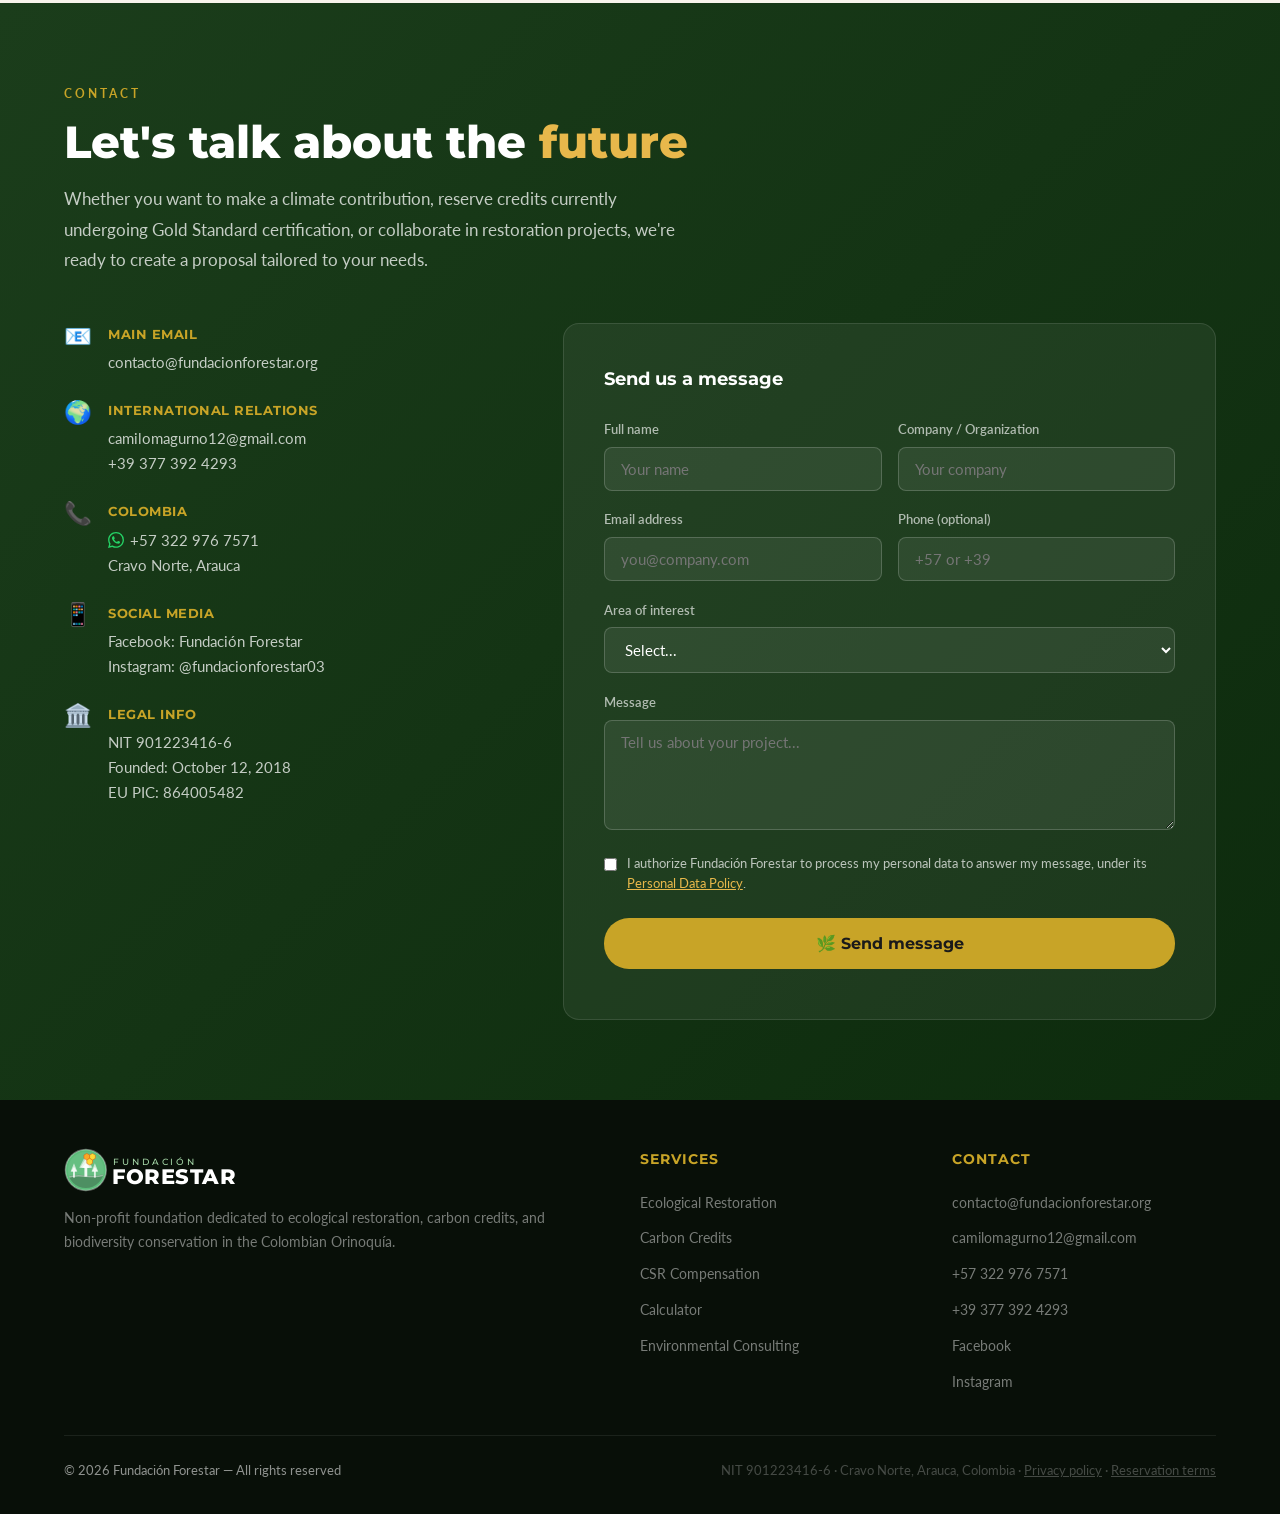
==== commit 2c98cbe5: "Quitar a Héctor Flórez y Daniel Carvajal del equipo y ajustar textos que los mencionaban Co-Authored" ====
--- a/en/index.html
+++ b/en/index.html
@@ -477,7 +477,7 @@
             </div>
             <div class="faq-item">
                 <button class="faq-question"><span data-i18n="faq-q5">What differentiates Forestar from other projects?</span><span class="faq-icon">+</span></button>
-                <div class="faq-answer"><p data-i18n="faq-a5">We are a foundation from the Llanos working in Cravo Norte since 2018. The project combines 12 native Orinoco species, meliponiculture with stingless native bees, and a technical team with a biologist and a licensed environmental engineer. We have submitted it to EUROCLIMA+ (European Union) and the GEF/UNDP Small Grants Programme.</p></div>
+                <div class="faq-answer"><p data-i18n="faq-a5">We are a foundation from the Llanos working in Cravo Norte since 2018. The project combines 12 native Orinoco species, meliponiculture with stingless native bees, and a team of professionals from the region. We have submitted it to EUROCLIMA+ (European Union) and the GEF/UNDP Small Grants Programme.</p></div>
             </div>
             <div class="faq-item">
                 <button class="faq-question"><span data-i18n="faq-q6">What can the credits be used for?</span><span class="faq-icon">+</span></button>
@@ -497,8 +497,6 @@
             <div class="team-card fade-in"><div class="team-avatar">🌍</div><div class="team-name">Julián Camilo Magurno García</div><div class="team-role" data-i18n="tm2-role">Dir. International Relations</div><div class="team-expertise" data-i18n="tm2-exp">International project management, carbon credits, and European funding</div></div>
             <div class="team-card fade-in"><div class="team-avatar">👩‍💼</div><div class="team-name">Lizdalia Genoveva Magurno Cisneros</div><div class="team-role" data-i18n="tm3-role">Vice-President &amp; Deputy Legal Representative</div><div class="team-expertise">Business administrator · Master's degree, UNIR Madrid</div></div>
             <div class="team-card fade-in"><div class="team-avatar">👷</div><div class="team-name">César Sierra Sierra</div><div class="team-role" data-i18n="tm4-role">Project Coordinator</div><div class="team-expertise">Civil engineer · Specialist in strategic management</div></div>
-            <div class="team-card fade-in"><div class="team-avatar">🔬</div><div class="team-name">Héctor Flórez Chamorro</div><div class="team-role" data-i18n="tm5-role">Specialist Biologist</div><div class="team-expertise" data-i18n="tm5-exp">Biologist — Universidad de Pamplona · 10+ years in environmental studies in the Orinoquía</div></div>
-            <div class="team-card fade-in"><div class="team-avatar">🌱</div><div class="team-name">Daniel Hernando Carvajal Speranza</div><div class="team-role" data-i18n="tm6-role">Environmental Engineer</div><div class="team-expertise" data-i18n="tm6-exp">Environmental Engineer · Specialist in Project Supervision · COPNIA licensed</div></div>
         </div>
     </div>
 </section>
--- a/css/style.css
+++ b/css/style.css
@@ -210,7 +210,7 @@
 .carbon-card.featured .btn-carbon:hover { background: var(--carbon-amber); }
 
 .team-section { background: var(--cream); }
-.team-grid { display: grid; grid-template-columns: repeat(3,1fr); gap: 1.8rem; }
+.team-grid { display: grid; grid-template-columns: repeat(4,1fr); gap: 1.8rem; }
 .team-card { border: 1px solid rgba(45,106,45,0.12); border-radius: 16px; padding: 2rem 1.5rem; text-align: center; transition: var(--t); background: var(--white); }
 .team-card:hover { box-shadow: var(--shadow); border-color: var(--forest-light); transform: translateY(-3px); }
 .team-avatar { width: 76px; height: 76px; border-radius: 50%; background: var(--light-bg); display: flex; align-items: center; justify-content: center; font-size: 2rem; margin: 0 auto 1.2rem; border: 3px solid var(--forest-light); }
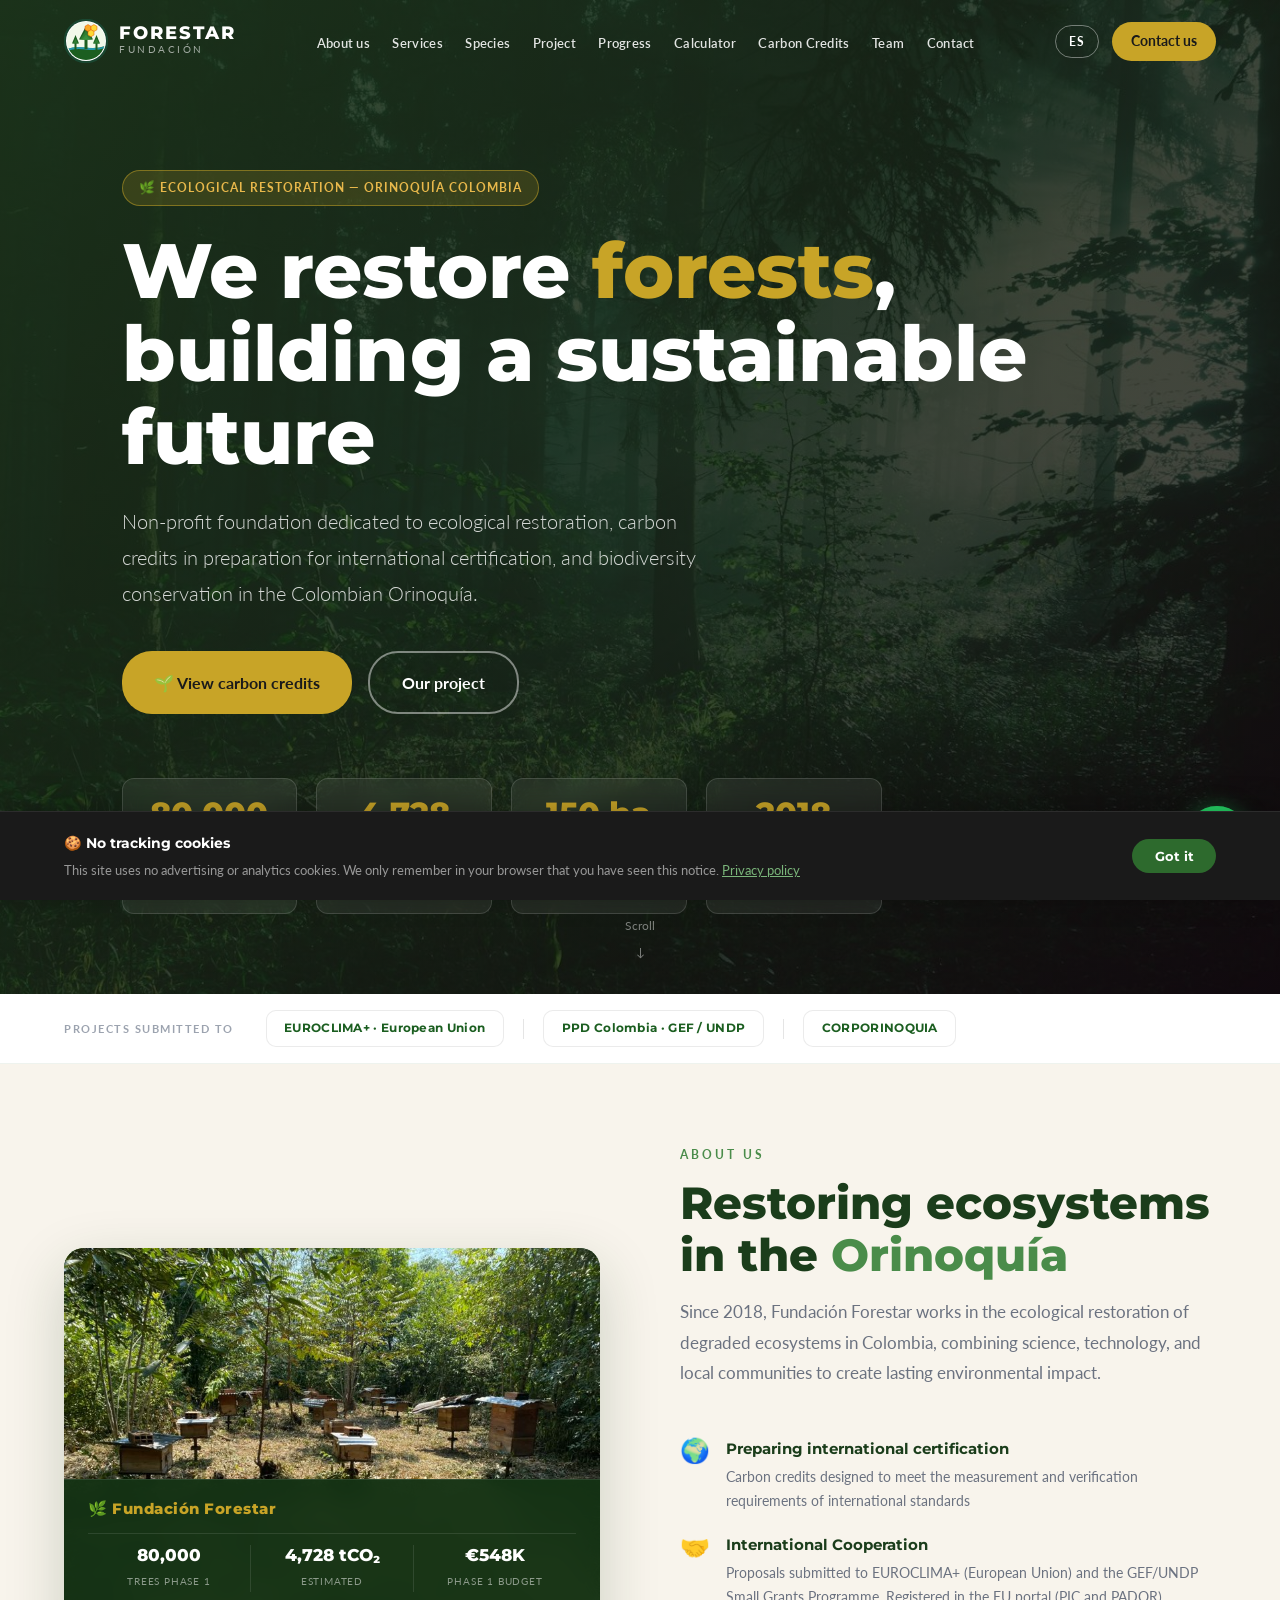
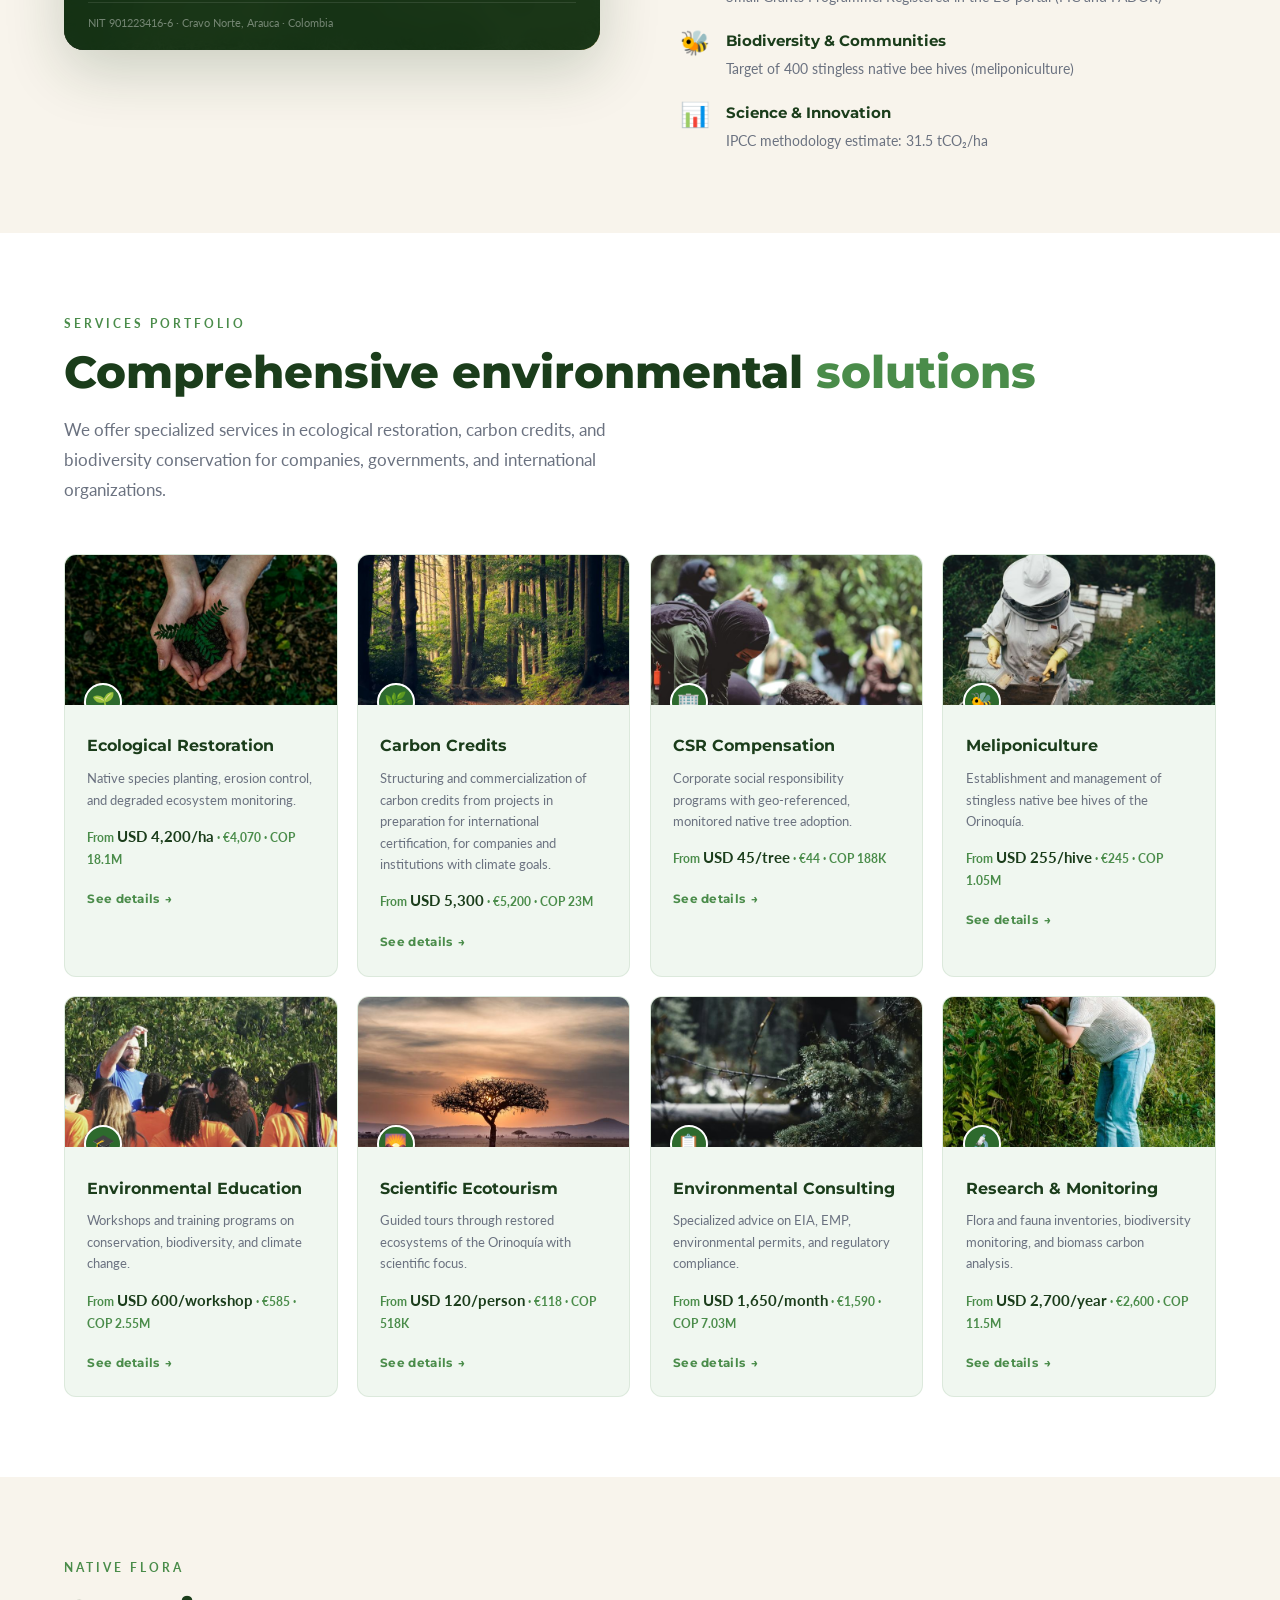
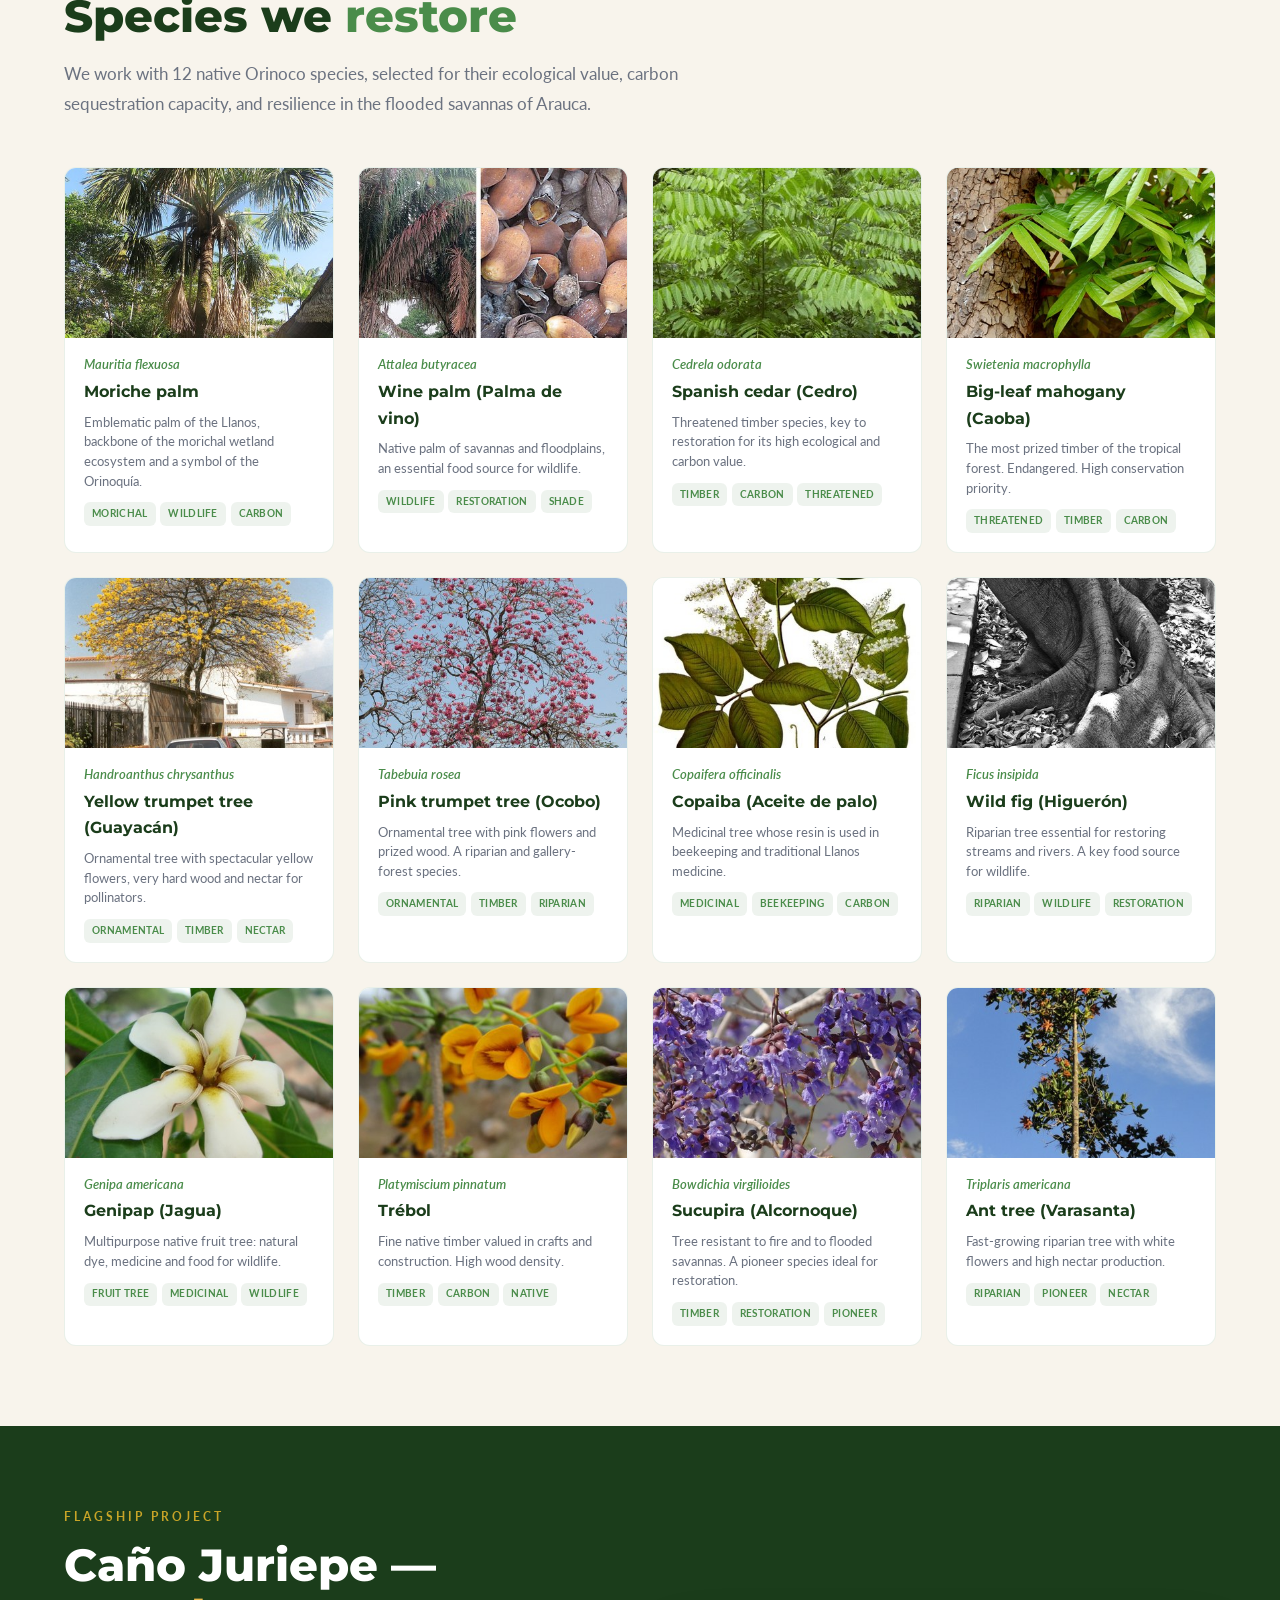
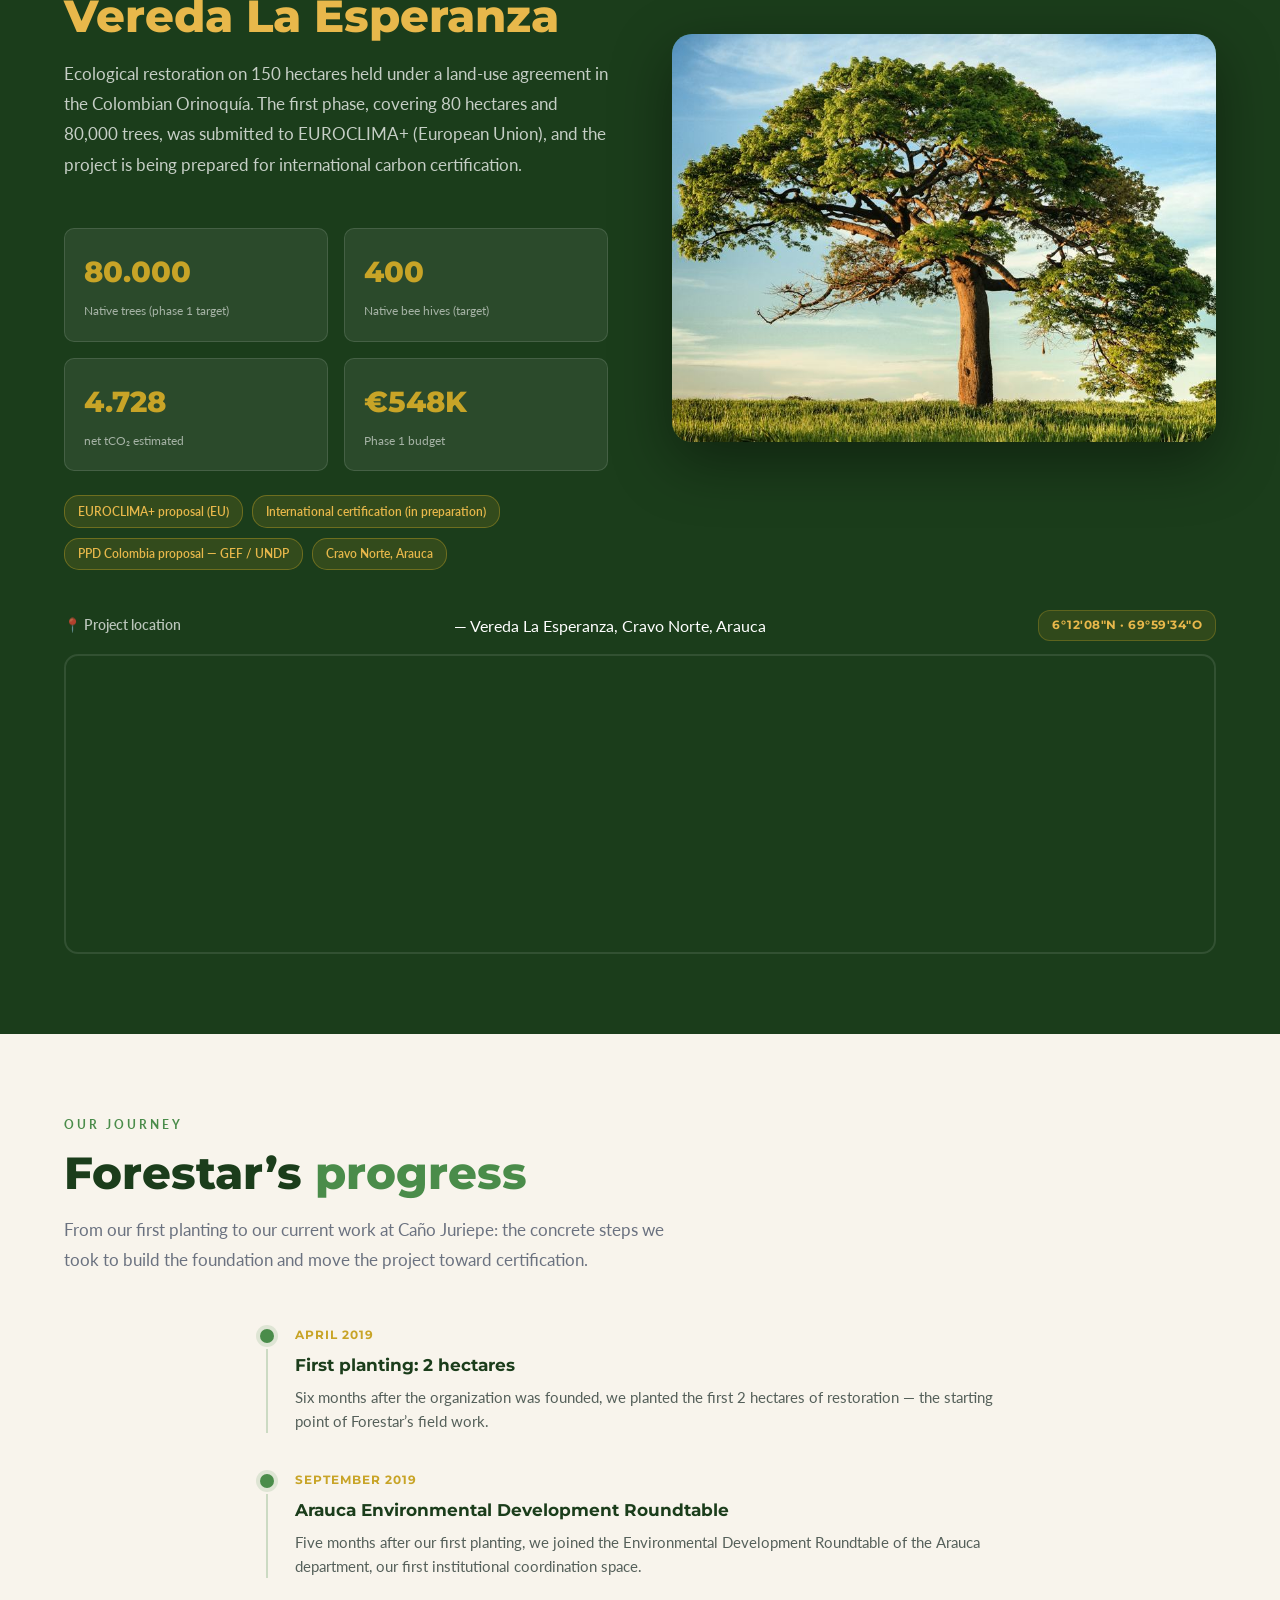
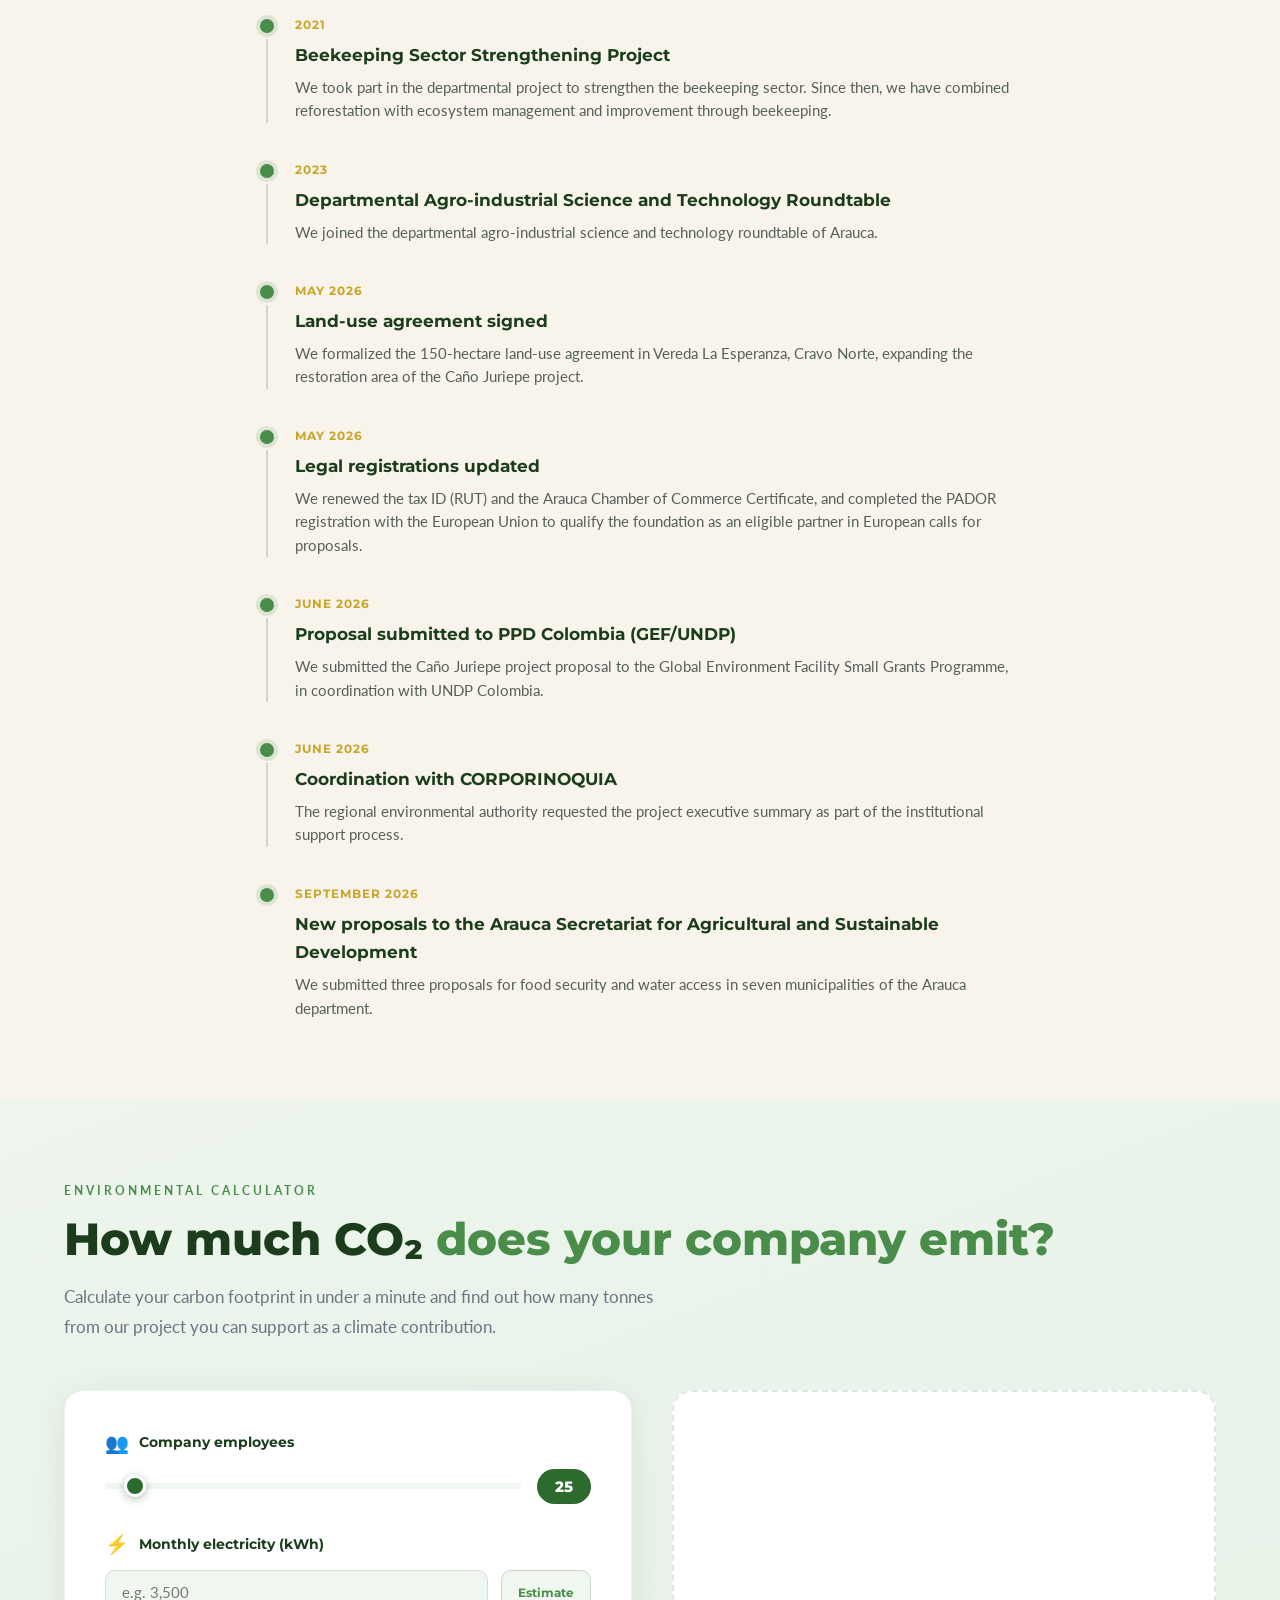
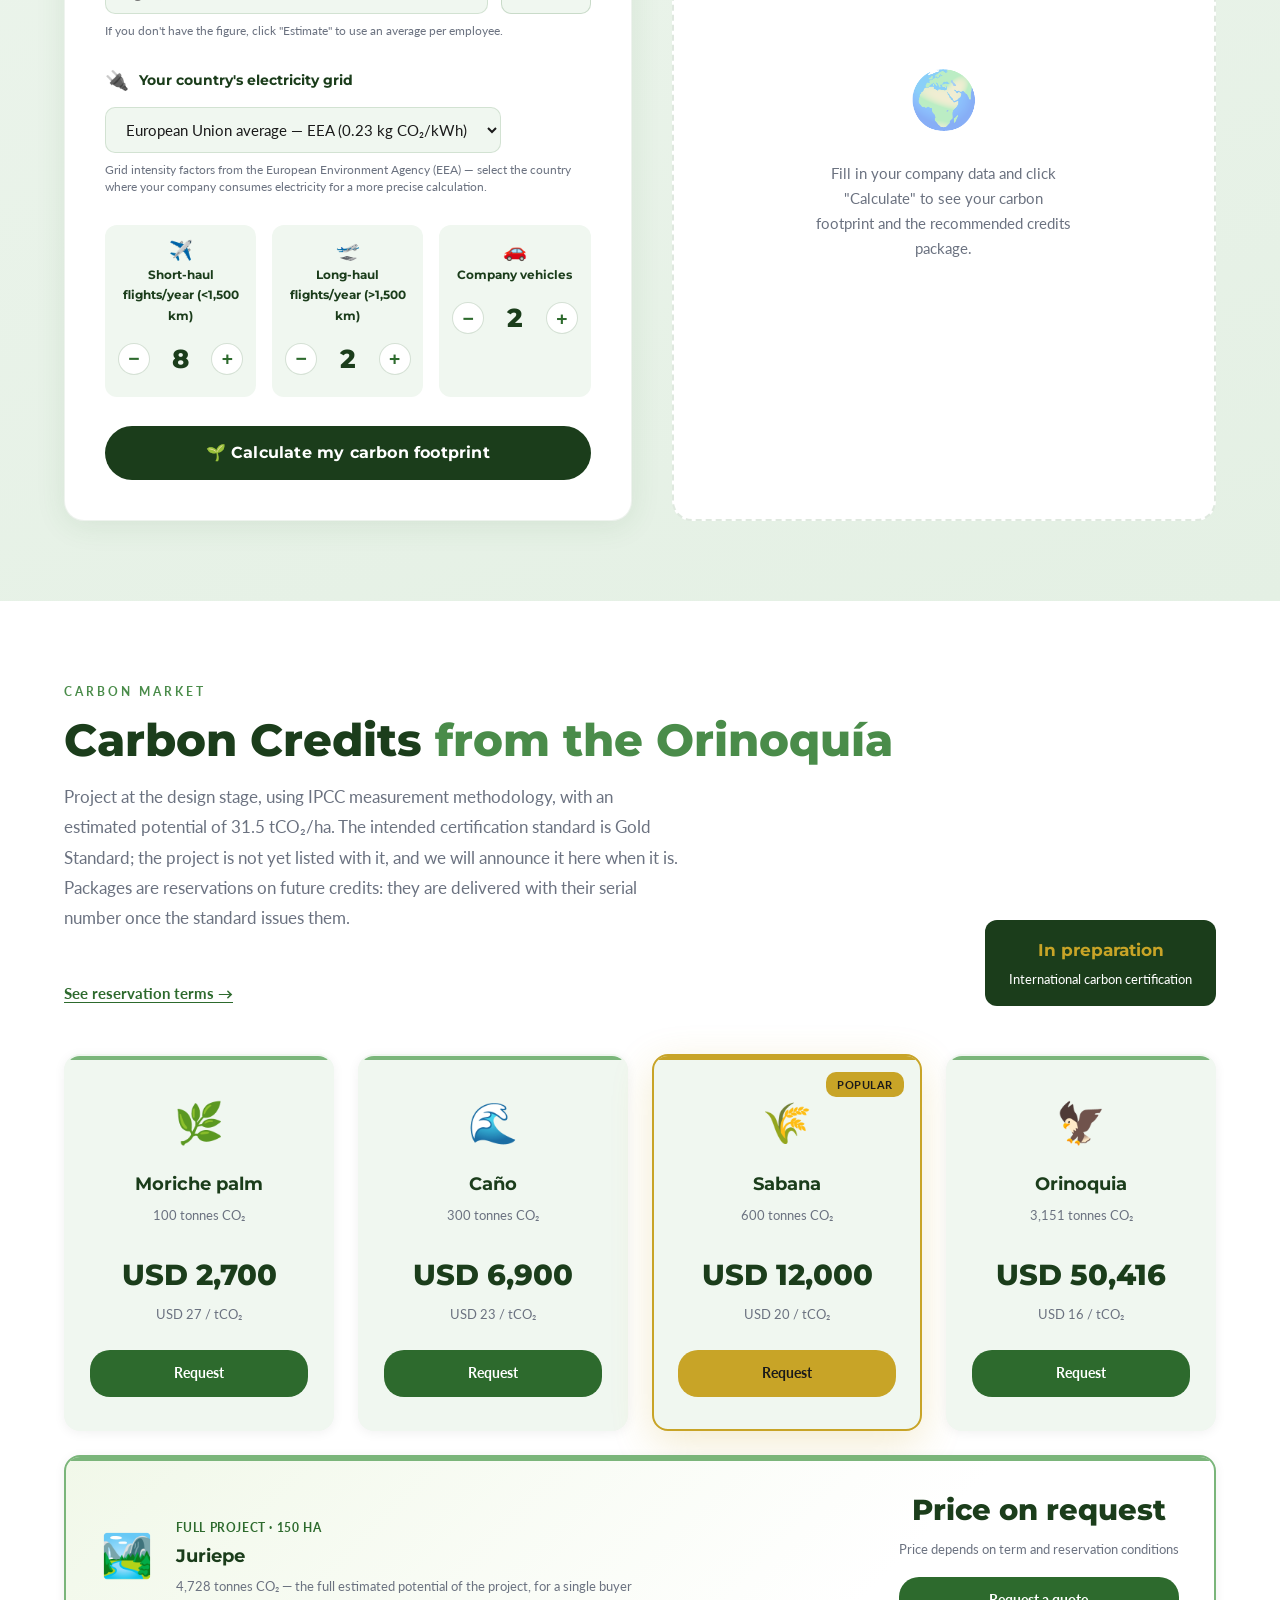
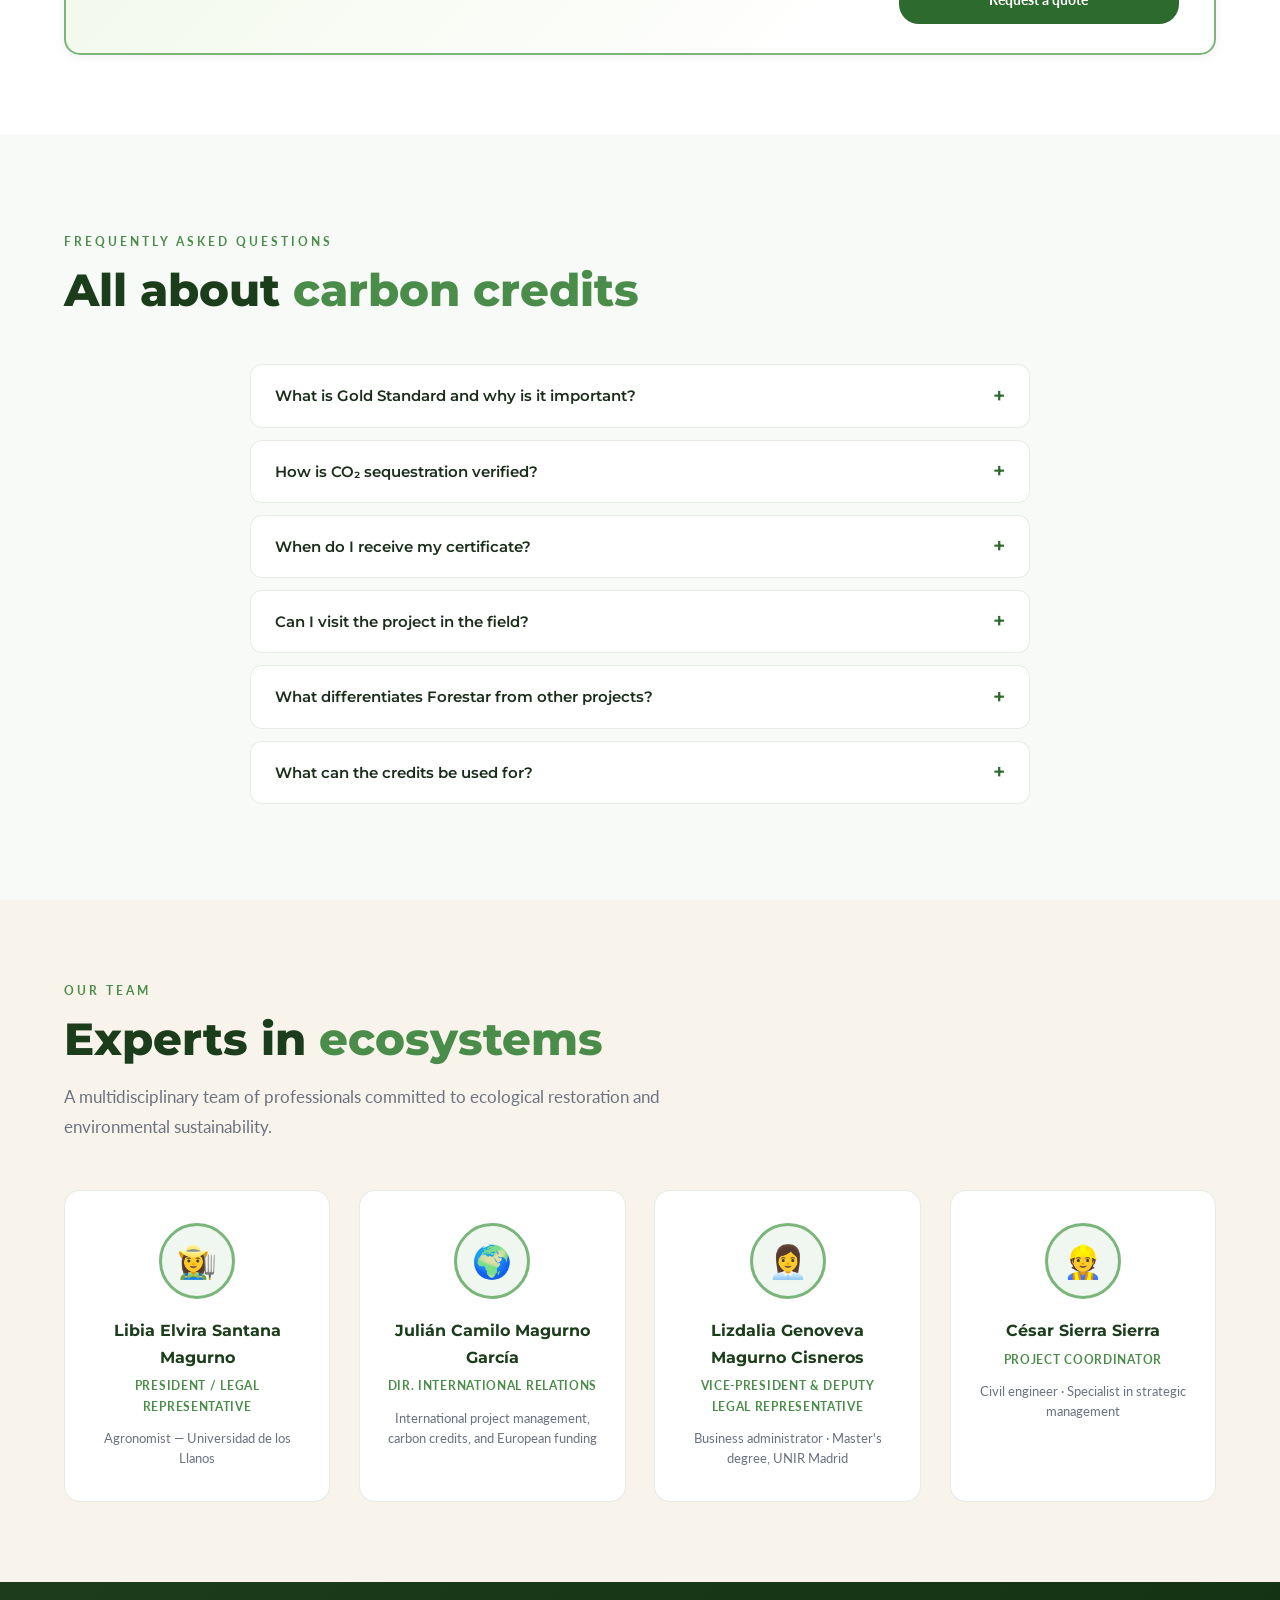
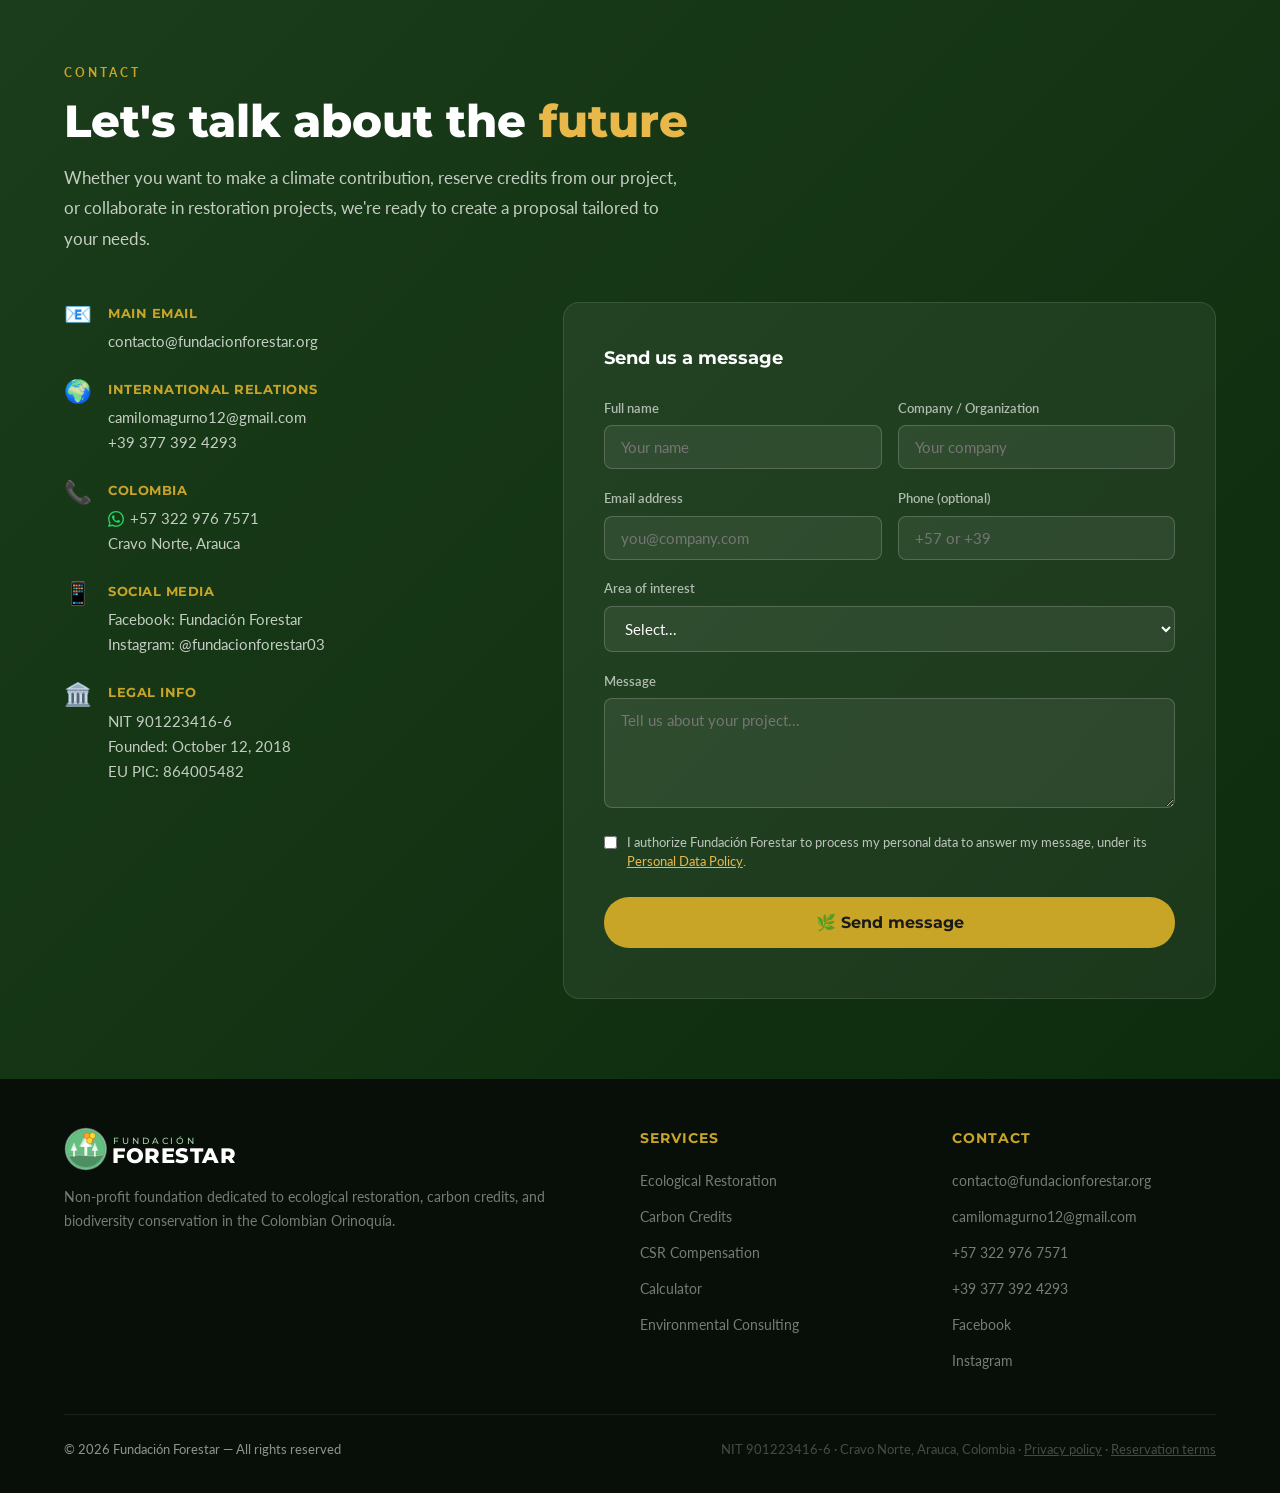
==== commit 9f751ddb: "Retirar afirmaciones de certificación Gold Standard: el proyecto aún no está inscrito Gold Standard " ====
--- a/en/index.html
+++ b/en/index.html
@@ -3,9 +3,9 @@
 <head>
     <meta charset="UTF-8">
     <meta name="viewport" content="width=device-width, initial-scale=1.0">
-    <title>Fundación Forestar — Ecological Restoration & Carbon Credits pursuing Gold Standard | Colombia</title>
-    <meta name="description" content="Fundación Forestar: ecological restoration and carbon credits pursuing Gold Standard certification, biodiversity conservation in the Colombian Orinoquía. 150 hectares under a loan-for-use agreement for restoration and 4,728 tCO₂ estimated.">
-    <meta name="keywords" content="carbon credits Colombia, ecological restoration Orinoquia, Gold Standard carbon credits, nature-based carbon removal, SBTi BVCM, biodiversity conservation Colombia">
+    <title>Fundación Forestar — Ecological Restoration & Carbon Credits | Colombia</title>
+    <meta name="description" content="Fundación Forestar: ecological restoration and carbon credits in preparation for international certification, biodiversity conservation in the Colombian Orinoquía. 150 hectares under a loan-for-use agreement for restoration and 4,728 tCO₂ estimated.">
+    <meta name="keywords" content="carbon credits Colombia, ecological restoration Orinoquia, certified carbon credits, nature-based carbon removal, SBTi BVCM, biodiversity conservation Colombia">
     <meta name="robots" content="index, follow">
     <link rel="canonical" href="https://fundacionforestar.org/en/">
     <link rel="alternate" hreflang="es" href="https://fundacionforestar.org/">
@@ -15,7 +15,7 @@
     <meta property="og:type" content="website">
     <meta property="og:url" content="https://fundacionforestar.org/en/">
     <meta property="og:title" content="Fundación Forestar — Ecological Restoration &amp; Carbon Credits | Colombia">
-    <meta property="og:description" content="150 hectares under restoration and 4,728 tCO₂ estimated — project pursuing Gold Standard certification. Colombian Orinoquía. Climate action with real nature.">
+    <meta property="og:description" content="150 hectares under restoration and 4,728 tCO₂ estimated — project in preparation for international certification. Colombian Orinoquía. Climate action with real nature.">
     <meta property="og:image" content="https://fundacionforestar.org/img/og-forestar.jpg">
     <meta property="og:image:width" content="1200">
     <meta property="og:image:height" content="630">
@@ -24,7 +24,7 @@
     <meta property="og:locale:alternate" content="es_CO">
     <!-- Twitter Card -->
     <meta name="twitter:card" content="summary_large_image">
-    <meta name="twitter:title" content="Fundación Forestar — Carbon Credits pursuing Gold Standard, Colombia">
+    <meta name="twitter:title" content="Fundación Forestar — Carbon Credits, Colombia">
     <meta name="twitter:description" content="150 ha under restoration · 4,728 tCO₂ estimated · Colombian Orinoquía">
     <meta name="twitter:image" content="https://fundacionforestar.org/img/og-forestar.jpg">
     <!-- Structured Data -->
@@ -35,7 +35,7 @@
       "name": "Fundación Forestar",
       "alternateName": "Forestar Foundation",
       "url": "https://fundacionforestar.org/en/",
-      "description": "Non-profit foundation dedicated to ecological restoration, carbon credits pursuing Gold Standard certification and biodiversity conservation in the Colombian Orinoquía since 2018.",
+      "description": "Non-profit foundation dedicated to ecological restoration, carbon credits in preparation for international certification and biodiversity conservation in the Colombian Orinoquía since 2018.",
       "foundingDate": "2018-10-12",
       "taxID": "901223416-6",
       "address": {
@@ -134,7 +134,7 @@
             <span data-i18n="hero-title-1">We restore</span> <span class="highlight" data-i18n="hero-title-2">forests</span>,<br>
             <span data-i18n="hero-title-3">building a sustainable future</span>
         </h1>
-        <p class="hero-subtitle" data-i18n="hero-subtitle">Non-profit foundation dedicated to ecological restoration, carbon credits currently undergoing Gold Standard certification, and biodiversity conservation in the Colombian Orinoquía.</p>
+        <p class="hero-subtitle" data-i18n="hero-subtitle">Non-profit foundation dedicated to ecological restoration, carbon credits in preparation for international certification, and biodiversity conservation in the Colombian Orinoquía.</p>
         <div class="hero-actions">
             <a href="#carbono" class="btn-primary" data-i18n="hero-btn1">🌱 View carbon credits</a>
             <a href="#proyecto" class="btn-secondary" data-i18n="hero-btn2">Our project</a>
@@ -183,7 +183,7 @@
                 <h2 class="section-title"><span data-i18n="about-title-1">Restoring ecosystems in the</span> <span class="section-title-accent" data-i18n="about-title-2">Orinoquía</span></h2>
                 <p class="section-desc" data-i18n="about-desc">Since 2018, Fundación Forestar works in the ecological restoration of degraded ecosystems in Colombia, combining science, technology, and local communities to create lasting environmental impact.</p>
                 <div class="about-features">
-                    <div class="about-feature"><span class="feature-icon">🌍</span><div class="feature-text"><h4 data-i18n="feat1-title">Gold Standard Certification In Progress</h4><p data-i18n="feat1-desc">Carbon credits structured to meet Gold Standard measurement and verification requirements</p></div></div>
+                    <div class="about-feature"><span class="feature-icon">🌍</span><div class="feature-text"><h4 data-i18n="feat1-title">Preparing international certification</h4><p data-i18n="feat1-desc">Carbon credits designed to meet the measurement and verification requirements of international standards</p></div></div>
                     <div class="about-feature"><span class="feature-icon">🤝</span><div class="feature-text"><h4 data-i18n="feat2-title">International Cooperation</h4><p data-i18n="feat2-desc">Proposals submitted to EUROCLIMA+ (European Union) and the GEF/UNDP Small Grants Programme. Registered in the EU portal (PIC and PADOR)</p></div></div>
                     <div class="about-feature"><span class="feature-icon">🐝</span><div class="feature-text"><h4 data-i18n="feat3-title">Biodiversity &amp; Communities</h4><p data-i18n="feat3-desc">Target of 400 stingless native bee hives (meliponiculture)</p></div></div>
                     <div class="about-feature"><span class="feature-icon">📊</span><div class="feature-text"><h4 data-i18n="feat4-title">Science &amp; Innovation</h4><p data-i18n="feat4-desc">IPCC methodology estimate: 31.5 tCO₂/ha</p></div></div>
@@ -200,7 +200,7 @@
         <p class="section-desc" data-i18n="services-desc">We offer specialized services in ecological restoration, carbon credits, and biodiversity conservation for companies, governments, and international organizations.</p>
         <div class="services-grid">
             <div class="service-card fade-in"><div class="service-img"><img src="/img/fotos/servicio-restauracion.jpg" alt="Ecological restoration"><div class="service-icon">🌱</div></div><div class="service-body"><div class="service-name" data-i18n="svc1-name">Ecological Restoration</div><p class="service-desc" data-i18n="svc1-desc">Native species planting, erosion control, and degraded ecosystem monitoring.</p><div class="service-price">From <span class="price-usd">USD 4,200/ha</span> · €4,070 · COP 18.1M</div><button class="service-more-btn">See details <span class="arr">→</span></button></div></div>
-            <div class="service-card fade-in"><div class="service-img"><img src="/img/fotos/servicio-bonos.jpg" alt="Carbon credits"><div class="service-icon">🌿</div></div><div class="service-body"><div class="service-name" data-i18n="svc2-name">Carbon Credits</div><p class="service-desc" data-i18n="svc2-desc">Structuring and commercialization of carbon credits currently undergoing certification under the Gold Standard, for companies and institutions with climate goals.</p><div class="service-price">From <span class="price-usd">USD 5,300</span> · €5,200 · COP 23M</div><button class="service-more-btn">See details <span class="arr">→</span></button></div></div>
+            <div class="service-card fade-in"><div class="service-img"><img src="/img/fotos/servicio-bonos.jpg" alt="Carbon credits"><div class="service-icon">🌿</div></div><div class="service-body"><div class="service-name" data-i18n="svc2-name">Carbon Credits</div><p class="service-desc" data-i18n="svc2-desc">Structuring and commercialization of carbon credits from projects in preparation for international certification, for companies and institutions with climate goals.</p><div class="service-price">From <span class="price-usd">USD 5,300</span> · €5,200 · COP 23M</div><button class="service-more-btn">See details <span class="arr">→</span></button></div></div>
             <div class="service-card fade-in"><div class="service-img"><img src="/img/fotos/servicio-rse.jpg" alt="CSR offsetting"><div class="service-icon">🏢</div></div><div class="service-body"><div class="service-name" data-i18n="svc3-name">CSR Compensation</div><p class="service-desc" data-i18n="svc3-desc">Corporate social responsibility programs with geo-referenced, monitored native tree adoption.</p><div class="service-price">From <span class="price-usd">USD 45/tree</span> · €44 · COP 188K</div><button class="service-more-btn">See details <span class="arr">→</span></button></div></div>
             <div class="service-card fade-in"><div class="service-img"><img src="/img/fotos/servicio-meliponicultura.jpg" alt="Meliponiculture"><div class="service-icon">🐝</div></div><div class="service-body"><div class="service-name" data-i18n="svc4-name">Meliponiculture</div><p class="service-desc" data-i18n="svc4-desc">Establishment and management of stingless native bee hives of the Orinoquía.</p><div class="service-price">From <span class="price-usd">USD 255/hive</span> · €245 · COP 1.05M</div><button class="service-more-btn">See details <span class="arr">→</span></button></div></div>
             <div class="service-card fade-in"><div class="service-img"><img src="/img/fotos/servicio-educacion.jpg" alt="Environmental education"><div class="service-icon">🎓</div></div><div class="service-body"><div class="service-name" data-i18n="svc5-name">Environmental Education</div><p class="service-desc" data-i18n="svc5-desc">Workshops and training programs on conservation, biodiversity, and climate change.</p><div class="service-price">From <span class="price-usd">USD 600/workshop</span> · €585 · COP 2.55M</div><button class="service-more-btn">See details <span class="arr">→</span></button></div></div>
@@ -239,7 +239,7 @@
             <div class="fade-in">
                 <div class="section-label" data-i18n="project-label">Flagship Project</div>
                 <h2 class="section-title" style="color:#fff"><span data-i18n="project-title-1">Caño Juriepe —</span> <span style="color:#e8b84b" data-i18n="project-title-2">Vereda La Esperanza</span></h2>
-                <p class="section-desc" style="color:rgba(255,255,255,0.75)" data-i18n="project-desc">Ecological restoration on 150 hectares held under a land-use agreement in the Colombian Orinoquía. The first phase, covering 80 hectares and 80,000 trees, was submitted to EUROCLIMA+ (European Union), and the project is structured for Gold Standard certification.</p>
+                <p class="section-desc" style="color:rgba(255,255,255,0.75)" data-i18n="project-desc">Ecological restoration on 150 hectares held under a land-use agreement in the Colombian Orinoquía. The first phase, covering 80 hectares and 80,000 trees, was submitted to EUROCLIMA+ (European Union), and the project is being prepared for international carbon certification.</p>
                 <div class="project-stats">
                     <div class="project-stat"><div class="project-stat-num">80.000</div><div class="project-stat-label" data-i18n="pstat1">Native trees (phase 1 target)</div></div>
                     <div class="project-stat"><div class="project-stat-num">400</div><div class="project-stat-label" data-i18n="pstat2">Native bee hives (target)</div></div>
@@ -247,7 +247,7 @@
                     <div class="project-stat"><div class="project-stat-num">€548K</div><div class="project-stat-label" data-i18n="pstat4">Phase 1 budget</div></div>
                 </div>
                 <div class="project-tags">
-                    <span class="project-tag">EUROCLIMA+ proposal (EU)</span><span class="project-tag">Gold Standard (certification in progress)</span><span class="project-tag">PPD Colombia proposal — GEF / UNDP</span><span class="project-tag">Cravo Norte, Arauca</span>
+                    <span class="project-tag">EUROCLIMA+ proposal (EU)</span><span class="project-tag">International certification (in preparation)</span><span class="project-tag">PPD Colombia proposal — GEF / UNDP</span><span class="project-tag">Cravo Norte, Arauca</span>
                 </div>
             </div>
             <div class="project-image fade-in">
@@ -437,11 +437,11 @@
         <div class="carbon-intro">
             <div>
                 <div class="section-label" data-i18n="carbon-label">Carbon Market</div>
-                <h2 class="section-title"><span data-i18n="carbon-title-1">Carbon Credits</span> <span class="section-title-accent" data-i18n="carbon-title-2">pursuing Gold Standard certification</span></h2>
-                <p class="section-desc" data-i18n="carbon-desc">Project currently undergoing certification under the international Gold Standard, using IPCC measurement methodology, with an estimated potential of 31.5 tCO₂/ha. Packages are reservations on future credits: they are delivered with their serial number once Gold Standard issues them.</p>
+                <h2 class="section-title"><span data-i18n="carbon-title-1">Carbon Credits</span> <span class="section-title-accent" data-i18n="carbon-title-2">from the Orinoquía</span></h2>
+                <p class="section-desc" data-i18n="carbon-desc">Project at the design stage, using IPCC measurement methodology, with an estimated potential of 31.5 tCO₂/ha. The intended certification standard is Gold Standard; the project is not yet listed with it, and we will announce it here when it is. Packages are reservations on future credits: they are delivered with their serial number once the standard issues them.</p>
                 <p class="carbon-terms"><a href="/condiciones-reserva.html#en" data-i18n="carbon-terms">See reservation terms →</a></p>
             </div>
-            <div class="carbon-badge"><strong>Gold Standard</strong><span data-i18n="carbon-badge-sub">International certification in progress</span></div>
+            <div class="carbon-badge"><strong>In preparation</strong><span data-i18n="carbon-badge-sub">International carbon certification</span></div>
         </div>
         <div class="carbon-packages">
             <div class="carbon-card fade-in"><div class="carbon-emoji">🌿</div><div class="carbon-name" data-i18n="pkg1-name">Moriche palm</div><div class="carbon-tons" data-i18n="pkg1-tons">100 tonnes CO₂</div><div class="carbon-price">USD 2,700</div><div class="carbon-price-per" data-i18n="pkg1-per">USD 27 / tCO₂</div><a href="#contacto" class="btn-carbon" data-i18n="pkg-cta">Request</a></div>
@@ -465,11 +465,11 @@
             </div>
             <div class="faq-item">
                 <button class="faq-question"><span data-i18n="faq-q2">How is CO₂ sequestration verified?</span><span class="faq-icon">+</span></button>
-                <div class="faq-answer"><p data-i18n="faq-a2">We use IPCC methodology to measure forest biomass in the field. Before any credit is issued, an independent auditor accredited by Gold Standard must verify the calculations. Our current estimate is 31.5 tCO₂/ha.</p></div>
+                <div class="faq-answer"><p data-i18n="faq-a2">We use IPCC methodology to measure forest biomass in the field. Before any credit is issued, an independent auditor accredited by the certification standard must verify the calculations. Our current estimate is 31.5 tCO₂/ha.</p></div>
             </div>
             <div class="faq-item">
                 <button class="faq-question"><span data-i18n="faq-q3">When do I receive my certificate?</span><span class="faq-icon">+</span></button>
-                <div class="faq-answer"><p data-i18n="faq-a3">Once your reservation is confirmed, we immediately send you confirmation with your package details. The official Gold Standard certificate — including serial number, GPS coordinates of the area, and issue date — is issued once the project completes its registration and verification process with Gold Standard. We keep you informed of progress at every stage.</p></div>
+                <div class="faq-answer"><p data-i18n="faq-a3">Once your reservation is confirmed, we immediately send you confirmation with your package details. The official certificate — including serial number, GPS coordinates of the area, and issue date — is issued once the project completes its registration and verification process with the certification standard. We keep you informed of progress at every stage.</p></div>
             </div>
             <div class="faq-item">
                 <button class="faq-question"><span data-i18n="faq-q4">Can I visit the project in the field?</span><span class="faq-icon">+</span></button>
@@ -481,7 +481,7 @@
             </div>
             <div class="faq-item">
                 <button class="faq-question"><span data-i18n="faq-q6">What can the credits be used for?</span><span class="faq-icon">+</span></button>
-                <div class="faq-answer"><p data-i18n="faq-a6">Gold Standard credits serve voluntary goals: ESG reporting, beyond value chain mitigation (SBTi BVCM) and neutralization of residual emissions in net-zero strategies. They do not replace reducing your own emissions, and in the European Union they cannot be used to market a product as "carbon neutral" (Directive 2024/825). For mandatory compensation before Colombian authorities, contact us and we will advise you on the applicable mechanisms.</p></div>
+                <div class="faq-answer"><p data-i18n="faq-a6">Certified credits serve voluntary goals: ESG reporting, beyond value chain mitigation (SBTi BVCM) and neutralization of residual emissions in net-zero strategies. They do not replace reducing your own emissions, and in the European Union they cannot be used to market a product as "carbon neutral" (Directive 2024/825). For mandatory compensation before Colombian authorities, contact us and we will advise you on the applicable mechanisms.</p></div>
             </div>
         </div>
     </div>
@@ -505,7 +505,7 @@
     <div class="section-inner">
         <div class="section-label" data-i18n="contact-label">Contact</div>
         <h2 class="section-title" style="color:#fff"><span data-i18n="contact-title-1">Let's talk about the</span> <span style="color:#e8b84b" data-i18n="contact-title-2">future</span></h2>
-        <p class="section-desc" style="color:rgba(255,255,255,0.75)" data-i18n="contact-desc">Whether you want to make a climate contribution, reserve credits currently undergoing Gold Standard certification, or collaborate in restoration projects, we're ready to create a proposal tailored to your needs.</p>
+        <p class="section-desc" style="color:rgba(255,255,255,0.75)" data-i18n="contact-desc">Whether you want to make a climate contribution, reserve credits from our project, or collaborate in restoration projects, we're ready to create a proposal tailored to your needs.</p>
         <div class="contact-grid">
             <div class="contact-info">
                 <div class="contact-item"><span class="contact-icon">📧</span><div class="contact-detail"><h4 data-i18n="ci1-title">Main email</h4><a href="mailto:contacto@fundacionforestar.org">contacto@fundacionforestar.org</a></div></div>
